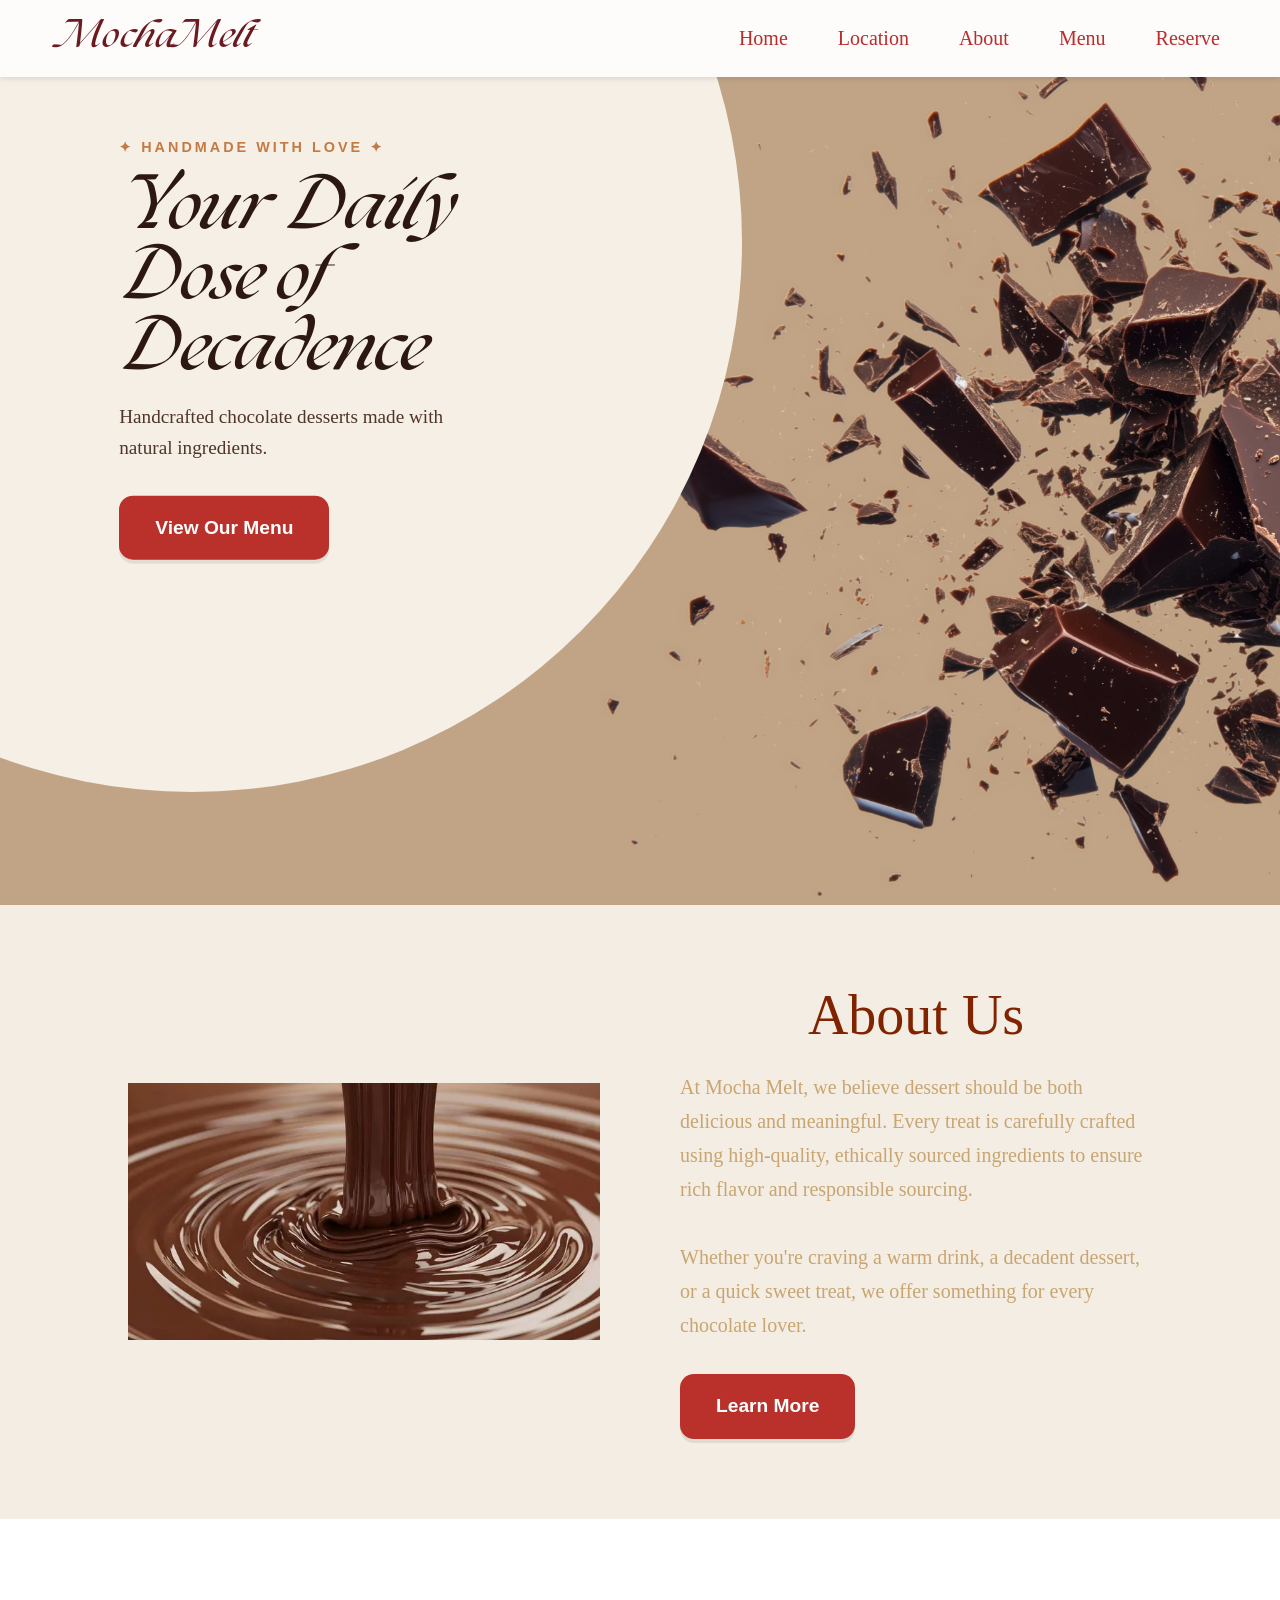
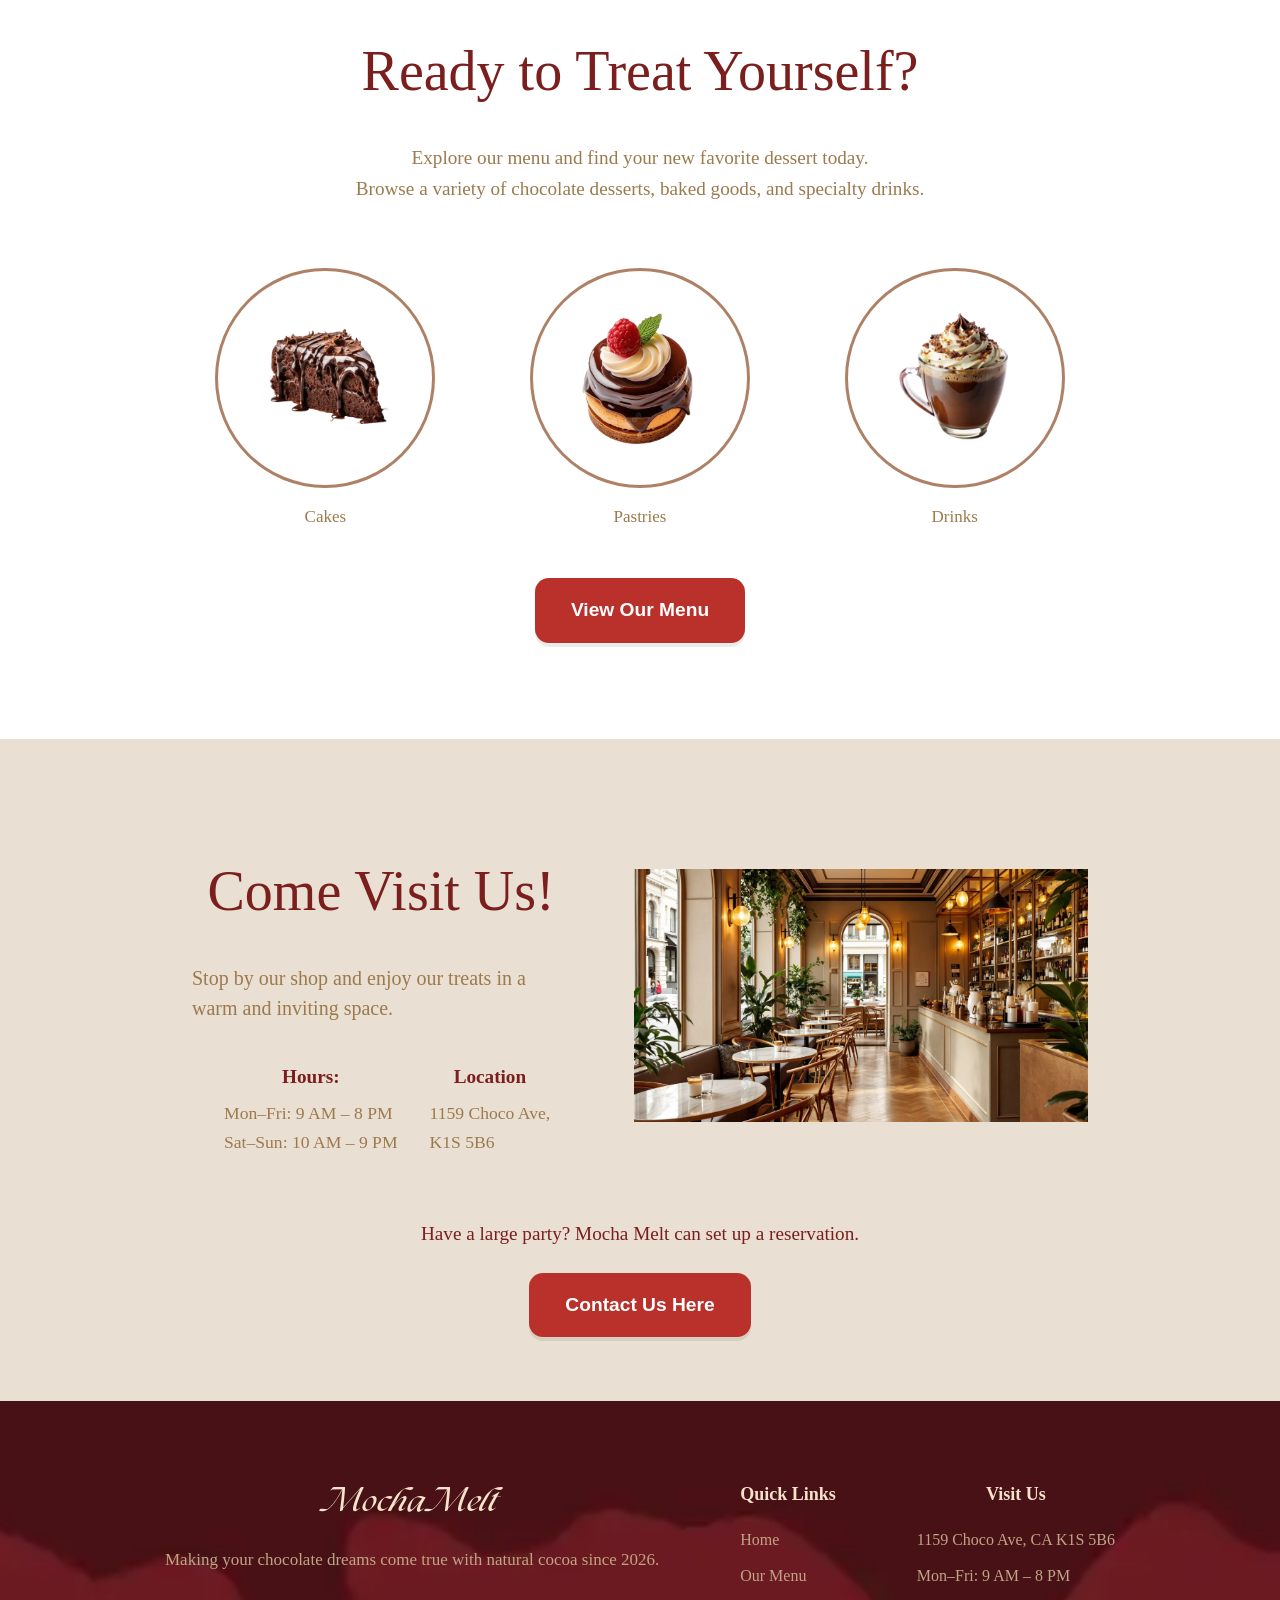
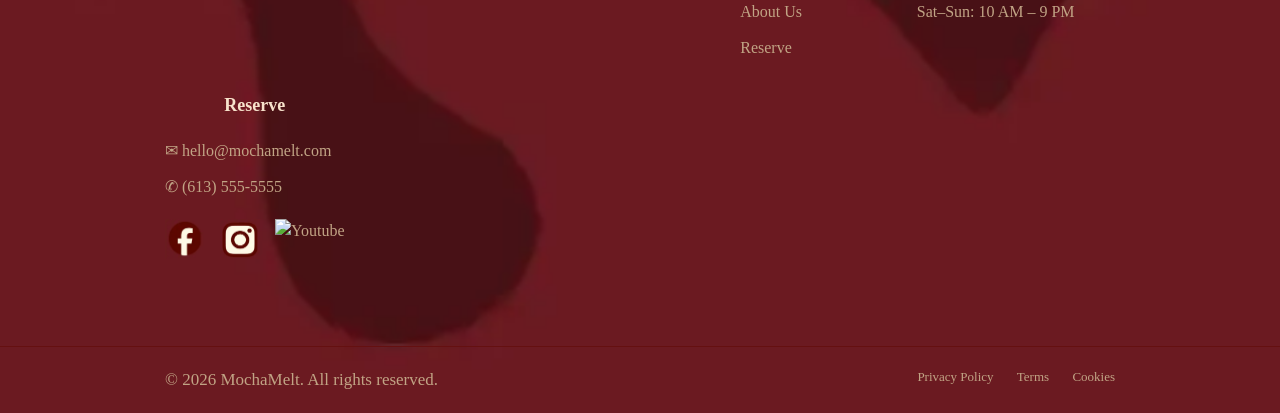
==== index.html @ 1f212d86 "loction contact" ====
<!DOCTYPE html>
<html lang="en">
<head>
  <meta charset="UTF-8">
  <meta name="viewport" content="width=device-width, initial-scale=1.0, viewport-fit=cover">
  <title>Mocha Melt | Home page</title>
  <link rel="stylesheet" href="style.css">
</head>
<body>

<!--update check-->
<!------------------NAVIGATION--------------->
<nav class="navbar">
  <a href="index.html"> 
      <h1>MochaMelt</h1></a> 
  
  <ul class="nav-menu">
      <li class="nav-item">
          <a href="index.html" >Home</a></li>

      <li class="nav-item">
          <a href="index.html#Location">Location</a></li>

      <li class="nav-item">
          <a href="about.html">About</a></li>

      <li class="nav-item">
          <a href="menu.html">Menu</a></li>

      <li class="nav-item">
          <a href="contacts.html">Reserve</a></li>
  </ul>
  <div class="hamburger">
      <span class="bar"></span>
      <span class="bar"></span>
      <span class="bar"></span>
  </div>
</nav> 

<main>
  <!-- Hero Section (home) -->
  <section id="home" class="hero">
    <div class="hero-bg"></div>
    <div class="container">
      <div class="hero-content">
        <div class="hero-badge">✦ handmade with love ✦</div>
        <h1 class="hero-title">Your Daily<br>Dose of<br>Decadence</h1>
        <p class="hero-desc">
          Handcrafted chocolate desserts made with natural ingredients.
        </p>
        <a href="menu.html" class="home-button" id="viewMenu">View Our Menu</a>
      </div>
    </div>
  </section>

  <!-- About Us section with Learn More & View Our Menu buttons -->
  <section id="about" class="about-section">
    <div class="about-wrapper">
      <div class="about-image">
        <img src="Assets/choco_pour.webp" alt="Chocolate pouring">
      </div>
      <div class="about-text">
        <h3>About Us</h3>
        <p>At Mocha Melt, we believe dessert should be both delicious and meaningful. Every treat is carefully crafted using high-quality, ethically sourced ingredients to ensure rich flavor and responsible sourcing.<br><br>Whether you're craving a warm drink, a decadent dessert, or a quick sweet treat, we offer something for every chocolate lover.</p>
        <div class="button-group">
          <a href="about.html" class="home-button" id="learnMore">Learn More</a>
        </div>
      </div>
    </div>
  </section>

  <!-- Menu Highlights (Drinks, Pastries, Cake) -->
  <section id="menu-highlight" class="menu-highlight">
    <div class="container">
      <div class="section-header">
        <h2>Ready to Treat Yourself?</h2>
        <p>Explore our menu and find your new favorite dessert today.<br>Browse a variety of chocolate desserts, baked goods, and specialty drinks.</p>
      </div>
      <div class="cards-grid">
        <!-- Drinks card -->
        <div class="home-menucard">
          <div class="homeMenuCircle">
            <img src="Assets/cake1.webp" alt="Chocolate Cakes" class="homeMenuImg">
          </div>
          <p>Cakes</p>
        </div>
        <!-- Pastries card -->
        <div class="home-menucard">
          <div class="homeMenuCircle">
            <img src="Assets/cake2.webp" alt="Chocolate Pastries" class="homeMenuImg">
          </div>
          <p>Pastries</p>
        </div>
        <!-- Cake card -->
        <div class="home-menucard">
          <div class="homeMenuCircle">
            <img src="Assets/drink2.webp" alt="Chocolate Drinks" class="homeMenuImg">
          </div>
          <p>Drinks</p>
        </div>
      </div>
      <a href="menu.html" class="home-button" id="viewMenu">View Our Menu</a>
    </div>
  </section>

  <!-- Location -->
  <section id="visit" class="visit-section">
    <div class="container visit-grid">
      <div class="visit-left">
        <h2>Come Visit Us!</h2>
        <p class="visit-desc">
          Stop by our shop and enjoy our treats in a warm and inviting space.
        </p>
  
        <div class="visit-details">
          <div class="visit-item">
            <div class="visit-icon">
              <i class="fas fa-map-marker-alt"></i>
            </div>
  
            <div class="visit-text">
              <h4>Hours:</h4>
              <p>Mon–Fri: 9 AM – 8 PM<br>Sat–Sun: 10 AM – 9 PM</p>
            </div>
  
            <div class="visit-text">
              <h4>Location</h4>
              <p>1159 Choco Ave,<br>K1S 5B6</p>
            </div>
          </div>
        </div>
      </div>
  
      <div class="visit-right">
        <img src="Assets/shop.webp" alt="Cafe interior">
      </div>
  
    </div>
  
    <div class="visit-cta">
      <p>Have a large party? Mocha Melt can set up a reservation.</p>
      <a href="contacts.html" class="home-button">Contact Us Here</a>
    </div>
  </section>

</main>

<footer class="footer">
  <div class="footer-top">

      <div class="footer-column">
          <h3>Mocha Melt</h3>
          <p>Making your chocolate dreams come true with natural cocoa since 2026.</p>
      </div>
      
      <div class="footer-column">
          <h4>Quick Links</h4>
          <ul>
              <li><a href="index.html">Home</a></li>
              <li><a href="menu.html">Our Menu</a></li>
              <li><a href="about.html">About Us</a></li>
              <li><a href="contacts.html">Reserve</a></li>
          </ul>
      </div>

      <div class="footer-column">
          <h4>Visit Us</h4>
          <ul>
              <li>1159 Choco Ave, CA K1S 5B6</li>
              <li>Mon–Fri: 9 AM – 8 PM</li>
              <li>Sat–Sun: 10 AM – 9 PM</li>
          </ul>
      </div>

      <div class="footer-column">
          <h4>Reserve</h4>
          <ul>
              <li>✉ hello@mochamelt.com</li>
              <li>✆ (613) 555-5555</li>
          </ul>

          <div class="socials">
              <a href="#"><img src="Assets/facebook.webp" alt="Facebook"></a>
              <a href="#"><img src="Assets/insta.webp" alt="Instagram"></a>
              <a href="#"><img src="Assets/youtube.webp" alt="Youtube"></a>
          </div>
      </div>
  </div>    

  <div class="footer-bottom">
      <p>© 2026 MochaMelt. All rights reserved.</p>
      <div>
          <a href="#">Privacy Policy</a>
          <a href="#">Terms</a>
          <a href="#">Cookies</a>
      </div>
  </div>
</footer>



<button id="back-to-top">↑</button>
<!--JS Link-->
<script src="file.js"></script>
<script src="file.js" defer></script>

</body>
</html>
---- style.css ----
/*------------------- FONTS ---------------------*/

@font-face{
    font-family: 'Jost';
    src: url('fonts/Jost-VariableFont_wght.ttf');

    font-family: 'The Seasons';
    src: url('fonts/Fontspring-DEMO-theseasons-it.otf');

    font-family: 'The Seasons bdit';
    src: url('fonts/Fontspring-DEMO-theseasons-bdit.otf');
}  


/*---------------------------------- UNIVERSAL ---------------------------------*/
* {
    margin: 0;
    padding: 0;
    box-sizing: border-box;
}
h2 {
    font-size: 55px;
    color: #6b1a21;
    line-height: 2;
    text-align: center;
    font-weight: 50;
    font-family: 'The Seasons';
}
p {
    font-family: 'Jost';
    font-size: 17px;
}
h3{
    font-family: 'The Seasons';
    font-size: 50px;
    text-align: center;
    color: #802301;
    font-weight: 20;
}
h4 {
    font-family: 'Jost';
    color: #802301;
    text-align: center;
}


.home-button{
    display: inline-block;
    background-color: #B9312A; /* deep red */
    color: #ffffff;            /* soft white */
    
    padding: 18px 36px;
    border-radius: 14px;
    
    font-size: 1.2rem;
    font-weight: 600;
    text-decoration: none;
    
    box-shadow: 0 4px 0 rgba(0, 0, 0, 0.08);
    
    transition: all 0.2s ease;
}
.home-button:hover {
    background-color: #9E2620;
    transform: translateY(2px);
}

/*---------------------------------- NAV ----------------------------------*/
h1 {
    color: #6b1a21;
    font-size: 35px;
    font-weight: bold;
    letter-spacing: 0.3px;
    font-family: 'The Seasons bdit';
    font-weight: 150;
    animation: slideInLeft 1s ease-out forwards;
    display: inline-block;
}

.navbar {
    display: flex;
    justify-content: space-between;
    align-items: center;
    padding: 12px 60px;    
    background-color: #fefcfa;
    box-shadow: 0 2px 5px rgb(0,0,0,0.1);
    position: sticky;
    top: 0;
    z-index: 1000;
    width: 100%;
}

.nav-menu {
    display: flex;
    align-items: center;
    gap: 30px;
}

.navbar a {
    font-size: 20px;
    font-family: 'Jost';   
    text-decoration: none;
    color: #b72d2c;
}
.navbar ul {
    display: flex;
    list-style: none;
    margin: 0;       
    padding: 0;  
    gap: 50px;
    align-items: center;
}
.navbar a:hover {
    color: #651010;
    transform: scale(1.05);
    display:inline-block;
}

/* Responsive Hamburger */
.hamburger{
    display: none;
    cursor: pointer;
}
.bar{
    display: block;
    width: 25px;
    height: 3px;
    margin: 5px auto;
    background-color: #6b1a21;
}

body {
    font-family: 'Inter', sans-serif;
    background-color: #FFFCF7;
    color: #2C1810;
    line-height: 1.5;
    scroll-behavior: smooth;
}

/* ===== HERO SECTION ===== */

.hero {
/*---Animation---*/ /*AI-Assisted: How to use keyframes*/
@keyframes slideInLeft {
    from {
        opacity: 0;
        transform: translateX(-50px);
    }
    to {
        opacity: 1;
        transform: translateX(0); 
    }
}
@keyframes slideInRight {
    from {
        opacity: 0;
        transform: translateX(50px);
    }
    to {
        opacity: 1;
        transform: translateX(0); 
    }
}
@keyframes slideInUp {
    from {
        transform: translateY(50px);
        opacity: 0;
    }
    to {
        transform: translateY(0); 
        opacity: 1;
    }
}
}
/*---------------------------------- HOME PAGE ---------------------------------*/

/* ===== HERO SECTION =====/* ===== HERO SECTION – circle centered on text ===== */
.hero {
    background: linear-gradient(107deg, #F9EFE2 0%, #FCF5EA 100%);
    padding: 4rem 0 5rem 0;
    position: relative;
    overflow: hidden;

    position: relative;
    min-height: 92vh;
    display: flex;
    align-items: flex-start;   
    padding-top: 8%;
    background: #c1a485;
}

.hero-bg {
    position: absolute;
    inset: 0;
    background-image: url("Assets/Choco_hero.webp");
    background-size: 100%; 
    background-position: 600px center; 
    background-repeat: no-repeat;
    z-index: 0;
}

.hero::before {
    content: '';
    position: absolute;
  
    width: 1100px;
    height: 1100px;
  
    background: #F5EFE6;
    border-radius: 50%;
  
    top: 20%;
    left: 15%; 
    transform: translate(-50%, -50%);
  
    z-index: 2;
}
  
.container {
    position: relative;
    z-index: 3;
}
  
.hero-content {
    margin-left: 25%;
    transform: translateY(-10%);
    max-width: 1800px;
}

.hero-desc{
    font-size: 1.35rem;
    line-height: 1.6;
}

.hero-img {
    position: absolute;
    top: 0;
    right: 0;
    width: 55%;
    height: 100%;
    z-index: 1;
    overflow: hidden;
}

.hero-img img {
    width: 100%;
    height: 100%;
    object-fit: cover;
    object-position: center right;
}

.hero-badge {
    font-size: 0.9rem;
    text-transform: uppercase;
    letter-spacing: 3px;
    color: #C47A44;
    font-weight: 600;
}

.hero-title {
    font-size: 4.2rem;   
    line-height: 1.05;
    letter-spacing: -1px;
    margin: 1rem 0 1rem 0;
    color: #2C1810;
}
.hero-desc {
    font-size: 1.2rem;
    color: #4F3527;
    margin-bottom: 2rem;
    max-width: 500px;
}
  
/*------Hero for all non-home pages--------*/
.extra-hero {
    background-color: #c1a485; 
    height: 300px;
    position: relative;
    display: flex;
    justify-content: center;
    align-items: flex-end; /*AI-Assisted: how to push the circle down */
}
.circle p {
    color: #a38b54;
    max-width: 500px;
    margin: 0 auto;
    font-style: italic;
}
.circle {
    background-color: #f2ecde; 
    width: 530px;
    height: 250px;
    border-top-left-radius: 250px;
    border-top-right-radius: 250px;
    border: 5px solid #9a7c39;
    border-bottom: none; 
    display: flex;
    flex-direction: column;
    justify-content: center;
    align-items: center;
    text-align: center;
    padding: 40px;
}



/*---------------------------------- FOOTER ---------------------------------*/
.footer {
    background-image: url("Assets/Footerbg.webp"); 
    background-size: cover;
    background-position: center;
    color: #c1a485;
    font-family: 'Jost';
}

/* TOP SECTION */
.footer-top {
    display: flex;
    flex-wrap: wrap;
    justify-content: space-between;
    padding: 80px 165px; 
    gap: 20px;
}

/* Headings */
.footer-column h3 {
    margin-bottom: 20px;
    font-size: 30px;
    color: #f7e2cb;
    font-family: 'The Seasons bdit';
}
.footer-column h4 {
    margin-bottom: 20px;
    color: #f7e2cb;
    font-size: 18px;
}

/* Text */
.footer-column p {
    line-height: 1.6;
}
.footer-column ul {
    list-style: none;
    padding: 0;
}
.footer-column li {
    margin-bottom: 12px;
}
.footer-column a {
    text-decoration: none;
    color: #c1a485;
    transition: 0.3s;
}
.footer-column a:hover {
    color: #fefcfa;
}

/* Socials */
.socials {
    display: flex;
    gap: 15px;
    margin-top: 20px;
}

.socials img {
    width: 40px;
    height: 40px;
}

/* BOTTOM SECTION */
.footer-bottom {
    border-top: 1px solid #651010;
    display: flex;
    justify-content: space-between;
    padding: 20px 165px;
    font-size: 13px;
}
.footer-bottom a {
    margin-left: 20px;
    text-decoration: none;
    color: #c1a485;
}
.footer-bottom a:hover {
    color: #f7e2cb;
}



/*---------------------------------- Back to Top button ---------------------------------*/
#back-to-top {
    position: fixed;
    bottom: 30px;
    right: 30px;
    width: 50px;
    height: 50px;
    border-radius: 50%;
    background-color: #651010;
    color: white;
    font-size: 25px;
    padding: 40px;
    border: none;
    display: flex;
    align-items: center;
    justify-content: center;
    opacity: 0;
    pointer-events: none; 
    transition: opacity 0.4s;
}

#back-to-top:hover {
    background-color: #b72d2c;
}

#back-to-top.active {
    opacity: 1;
    pointer-events: auto;
}



/*------About for Homepage------*/
.about-section {
    padding: 5rem 0;
    background: #F3EDE4; /* soft beige */
}

.about-wrapper {
    display: flex;
    align-items: center;
    justify-content: space-between;
    gap: 5rem;
    flex-wrap: wrap;
    margin-left: 10%;
    margin-right: 10%;
}
  
.about-image {
    flex: 1;
    max-width: 520px;
}
  
.about-image img {
    width: 100%;
    height: auto;
    display: block;
}
  
.about-text {
    flex: 1;
    max-width: 520px;
}
  
.about-text h3 {
    font-size: 3.5rem;
    line-height: 1.1;
    margin-bottom: 1.5rem;
    font-family: "The Seasons";
}
  
.about-text p {
    font-size: 1.25rem;
    line-height: 1.7;
    margin-bottom: 2rem;
    color: rgb(201, 165, 113);
    font-family: "Jost";
}
  
.button-group {
    display: flex;
    gap: 1.2rem;
    flex-wrap: wrap;
}


/*---------------------------------- Menu Homepage ---------------------------------*/
.menu-highlight {
    padding: 6rem 0;
    background: #ffffff;
    text-align: center;
}

.section-header h2 {
    font-size: 3.5rem;
    color: #7A1E1E;
    font-family: 'Playfair Display', serif;
    margin-bottom: 1rem;
}

.section-header p {
    font-size: 1.2rem;
    color: #9C7A4D;
    line-height: 1.6;
    max-width: 700px;
    margin: 0 auto 4rem;
}

.cards-grid {
    display: flex;
    justify-content: center;
    gap:3rem;
    margin-left: 15%;
    margin-right: 15%;
    flex-wrap: wrap;
    margin-bottom: 3rem;
}

.home-menucard {
    text-align: center;
}

.cards-grid div {
    display: flex;
    flex-direction: column;
    align-items: center; 
    text-align: center;
    max-width: 280px; 
    margin: 0 auto; 
    padding-left: 0;
}

.homeMenuCircle {
    width: 220px;
    height: 220px;
    background: #ffffff; 
    border-radius: 50%;
    border: #a16d4fdb, solid, 3px;
  
    display: flex;
    align-items: center;
    justify-content: center;
  
    margin-bottom: 1.5rem;
}

.homeMenuCircle img {
    width: 140px;
    height: auto;
    object-fit: contain;
}

.home-menucard:hover{
    transform: scale(1.05);
    transition: transform 0.3s ease;        
}

.home-menucard h3 {
    font-size: 1.3rem;
    color: #9C7A4D;
    font-weight: 500;
}
.home-menucard p {
    margin-top: 1rem;
    color: #9C7A4D;
}

/*----------------- Home Contact Section ------------------*/
.visit-section {
    background: #E9DFD2;
    padding: 6rem 0 4rem;
}

.visit-grid {
    display: grid;
    margin-left: 15%;
    margin-right: 15%;
    grid-template-columns: 1fr 1.2fr;
    align-items: center;
    gap: 4rem;
}

.visit-left h2 {
    font-size: 3.5rem;
    color: #7A1E1E;
    font-family: 'Playfair Display', serif;
    margin-bottom: 1rem;
}
  
.visit-desc {
    font-size: 1.25rem;
    color: #9C7A4D;
    margin-bottom: 2.5rem;
}
  
.visit-item {
    display: flex;
    align-items: flex-start;
    gap: 2rem;
}
  
.visit-icon {
    font-size: 3rem;
    color: #C7342E;
}
  
.visit-text h4 {
    font-size: 1.2rem;
    color: #7A1E1E;
    margin-bottom: 0.5rem;
}
  
.visit-text p {
    font-size: 1.1rem;
    color: #9C7A4D;
    line-height: 1.6;
}
  
.visit-right img {
    width: 100%;
    display: block;
}
  
.visit-cta {
    text-align: center;
    margin-top: 4rem;
}
  
.visit-cta p {
    font-size: 1.2rem;
    color: #7A1E1E;
    margin-bottom: 1.5rem;
}
  
.visit-cta .btn {
    padding: 18px 40px;
    font-size: 1.2rem;
    border-radius: 12px;
}


/*------------------------Story Section -------------------------*/

.Story-section{
    display: flex;
    flex-direction: row; 
    background-color: #f2ecde;
    margin: 0 auto;
    padding: 70px 10% 80px 10%;  
    align-items: flex-start;  
    justify-content: center;
    gap: 80px;  
}
/* LEFT SIDE: TEXT */
.OurStory {
    display: flex;
    flex-direction: column;
    align-items: flex-start;
    max-width: 500px;
    animation: slideInLeft 1s ease-out forwards;
    display: inline-block;     
 
}
.Story-section h3 {
    color: #6b1a21;
    letter-spacing: 3px;
    text-align: left;
    margin-top:0;
}
.Story-section p {
    display:flex;
    margin-top: 25px;
    color:#98562a;
    text-align: justify;
    max-width: 700px;
}
.story-image-container{
    display:flex;                    
    padding-left:3px;                       
}
.story-image-container img {
    width: 100%;                                                      
    max-width: 350px;          
    height: auto;
    border-radius: 15px;
    border: 4px solid #673700;
    border-radius: 10px;
    box-shadow: 15px 15px 0px  #6d3d013a;
    animation: slideInRight 1s ease-out forwards;
    display: inline-block;                                                                                               
}



/********************* First Accordion - Section: Making Treats *****************/
.Treats-header{
    margin-Top: 80px;
}
.Treats-header h3 {
    text-align: center;
    letter-spacing: 3px;
    margin-bottom: 10px;
}
.Treats-header p {
    color:#9b6a49;
    margin: 0 auto 5px auto;
    max-width: 1100px;
    text-align: center;
    margin-bottom: 80px;
}
.accordion-container {
    display: flex;
    padding-top: 50px;
    align-items: center; 
    justify-content: center;
    gap: 50px;                                                                                     
    max-width: 1100px;  
    margin: 0px auto;                                                                             
    padding: 40px 20px;
}
/* THE IMAGE SIDE */
.accordion-image-side {
   flex: 1;
   display: flex;
   justify-content: flex-end;              
   border-radius: 13px;
   overflow: hidden;
   padding-right:1px;
}
.accordion-image-side img {
    margin-top: 0; 
    max-width: 400px;
    max-height: 550px;        
    width: 100%;
    height: auto;
    border: 2px solid #a45801;
    border-radius: 10px;
}
.accordion-image-side:hover{
    transform: scale(1.02);
    transition: transform 0.7s ease;  
}
/* THE ACCORDION LIST SIDE */
.Treats-accordion {
    flex: 1;
    padding: 3px;
    margin: 3px;
    text-align:left;
}
.accordion-image-side img {
    transition: opacity 0.3s ease-in-out;
}

/*-------------- INDIVIDUAL ITEMS labels of the accordion -------------*/
.Treats-accordion li {
    list-style: none;
    margin-bottom: 17px;
    padding: 7px;
    border: 2px solid #9632004d;
    border-radius: 7px;
    background-color: #f2ecde;
    box-shadow: 4px 4px 10px rgba(172, 119, 101, 0.358);
}

/* Accordion Header: Styles the clickable title area (Jost font, dark red color) */
.Treats-accordion label{
    display:flex;
    align-items: center;
    padding: 10px 20px;
    cursor: pointer;
    font-size:medium;
    font-weight: bold;
    color: #651010;
    font-family: "Jost";
} 
.Treats-accordion li:hover {
    transform: scale(0.99);
    transition: transform 0.3s ease;  
        
}
/* Icon: Adds the '+' sign before the label text, what it looks before being cliked/checked */
label::before{
    content: url('Assets/Plus-sign.png');
    margin-right: 10px;
}
/* Functional: Hides the actual radio button circles so they don't clutter the design */
input[type="radio"]{
    display: none;
}
/* Hidden Content: The 'box' that holds the description. Starts at 0 height to stay hidden. */
.Treats-accordion .content{
    color: #98562a;
    padding: 0px 15px;      
    line-height: 24px;
    max-height: 0;
    overflow: hidden;
    background-color: #fffde8a7;       
    border-radius: 7px;
    transition:max-height 0.7s ease;
}
/* Opening Logic: When a radio button is clicked, expand the content box below it */
.Treats-accordion input[type='radio']:checked + label + .content{
   max-height: 450px;
    padding: 10px 15px 25px 15px;
    border: 2px solid #87401c82;
    border-radius: 10px;
}
/* Icon Change: Swaps the '+' for '---' when the section is active/open */
.Treats-accordion input[type='radio']:checked + label::before{
    content: url('Assets/minus-sign.png');
    color: #080300;        
}

/* Word Color Change: Changes the label text color when the radio is checked */
.Treats-accordion input[type='radio']:checked + label {
    color: #ffffff;
    transform: scale(1.05);
}

/* This targets the container when the radio inside it is checked */
.Treats-accordion li:has(input[type='radio']:checked) {
    background-color:#C1A485;
    transition: background-color 0.3s ease; 
}

/* Inner Text: Styles the paragraph inside the opened content area */
.Treats-accordion .content p {
    margin: 15px 10px 1px 13px ;  
    font-weight: smaller;  
}



/*********************** Values section Attributes  ********************/

/*Values parent fex container:*/ 
.OurValues {
    background-color: #f2ecde;
    display: flex;
    flex-direction: column;
    align-items: center; 
    gap: 40px;
    padding: 80px 50px;
}
.Values-header h3 {
    letter-spacing: 3px;
}

.Values-header p {
    font-size: 17px;
    color:#9b6a49;
    text-align: center;
    max-width: 970px;
    margin-bottom: 15px;
}
/* The Actual Grid: Handles the 4 columns */
.Values-grid {
    display: grid;
    grid-template-columns:repeat(4, 1fr);
    gap: 30px;
    width: 100%;
    max-width: 1200px;
}
.Values-grid h4 {
    margin-top: 21px;
    font-size: 17px;
    color: #9d3e0a;
}
.Values-grid p {
    margin-top: 12px;
    max-width: 800px;  
    font-size: 15px;
    color: #a8836b;
    line-height: 22px;
}
/*Individual Items: Center the icon and text inside each box */
.Values-grid div {
    display: flex;
    flex-direction: column;
    align-items: center; 
    text-align: center;
    max-width: 280px; 
    margin: 0 auto; 
    padding-left: 0;
}
.Val-Icons {
    width: 180px;
    height: auto;
    margin-bottom: 15px;
    border-radius: 50%;
    padding: 30px;
    background-color: #fefcfa;
    border: #a16d4fdb 3.37px solid;
    object-fit: cover;
}
.Quality-section:hover,
.Ethical-section:hover,
.Transperency-Section:hover,
.Customer-Section:hover {
    transform: scale(1.05);
    transition: transform 0.3s ease;        
}



/********** Second Accordion- Section: FAQ  **********/

.Asked-Questions {
    display: flex;
    flex-direction: column; 
    align-items: center; 
    justify-content: center; 
    width: 100%;
    padding: 70px 20px 70px 20px;
    background-color: #fefcfa;
}
/*--------- INDIVIDUAL ITEMS labels of the accordion ----------*/
.Frequent-QNA {
    width: 90%;               
    max-width: 800px;         
    margin: 0 auto;           
    padding: 0;
    list-style: none;
    text-align: left;          
}
.questions-header h3 {
    margin-top: 20px;
    letter-spacing: 4px;
    padding-bottom: 15px;
    text-align: center;
}
.questions-header p {
    font-size: 17px;
    color:#a07b62;
    text-align: center;
    max-width: 800px;
    margin: 0 auto 15px auto; 
    padding: 0 20px 53px 20px;
}

.Frequent-QNA li {
    width: 100%;
     border: 2px solid #b67d3c6b;
    border-radius: 10px;
    margin-bottom: 20px;
    padding: 10px;
    border-radius: 7px;
    background-color: #f2ecde;
    border-radius: 7px;
    
}

.Frequent-QNA li label {
    display: flex;
    align-items: center;
    padding: 20px 20px;
    cursor: pointer;
    font-size: 18px;
    font-weight: bold;
    color: #651010;
    font-family: "Jost";
    width: 100%;
}
.Frequent-QNA li:hover {
    transform: scale(0.99);
    transition: transform 0.3s ease;
    box-shadow: 0px 2px 10px rgba(0,0,0,0.25);        
}
/* Icon: Adds the '+' sign before the label text */
label::before{ content:
     url('Assets/Plus-sign.png');
    margin-right: 10px;
}
input[type="radio"]{
    display: none;
}
/* Hidden content*/
.Frequent-QNA .content{
color: #98562a;
    padding: 0 15px;      
    line-height: 24px;
    max-height: 0;
    overflow: hidden;
    background-color: #fffde8a7;       
    border-radius: 7px;
    transition:max-height 0.7s ease;
}
/* Opening Logic*/
.Frequent-QNA input[type='radio']:checked + label + .content {
    max-height: 450px;
    padding: 10px 15px 25px 15px;
    border: 2px solid #87401c82;
    border-radius: 10px;
}
/* sSwaps the '+' for '---' when the section is active/open */
.Frequent-QNA input[type='radio']:checked + label::before{
    content: url('Assets/minus-sign.png');
    color: #c84d00;        
}

.Frequent-QNA input[type='radio']:checked + label {
    color: #ffffff;
}
.Frequent-QNA li:has(input[type='radio']:checked) {
   background-color:#C1A485;
    transition: background-color 0.3s ease;
}
.Frequent-QNA .content p {
    margin: 20px 10px 1px 13px ; 
    font-weight: normal;                                                                     
}







/*---------------------------------- MENU PAGE ---------------------------------*/
/*text*/
.Menu-text{
    animation: slideInUp 1s ease-out forwards;
}
.Menu-text p {
    font-size: 20px;
    text-align: center;
    color: #651010;
}

.Menu-text a{
    color: #b72d2c;
    text-decoration: none;
    font-weight: 500;
    padding: 10px;
    transition: transform 0.2s ease;
    display: inline-block; /*AI-Assisted: Solved why animation was not working by adding this line*/

}
.Menu-text a:hover{
    color: #651010;
}

.JS-Menu-controls {
    display: flex;
    justify-content: center; 
    align-items: flex-end; /*AI-Assisted: Resolved height issue by using flex-end instead of center*/
    gap: 30px;
    margin: 10px;
}


/* Search Bar */
.menu-search input {
    padding: 5px 15px;
    font-size: 16px;
    border-radius: 30px;
    border: 2px solid #cda258;
    outline: none;
    width: 250px;
    font-family: 'Jost';
    color: #651010;
    background-color: #fefcfa;
}
.menu-search input::placeholder{
    color:#c1a485
}


/* FILTER BUTTONS */
.filter-buttons {
    display: flex;
    flex-wrap: wrap; 
    gap: 20px;
    margin-bottom: 0;
}

.filter-btn {
    padding: 5px 15px;
    background-color: #c1a485;
    color: white;
    border: none;
    border-radius: 7px;
    cursor: pointer;
    font-family: 'Jost';
    font-size: 14px;
    transition: 0.2s;
    font-weight: 400;
    max-width: 70px;
}

.filter-btn:hover {
    background-color: #c1a485;
    transform: scale(1.1);
}

.filter-btn.active {
    background-color: #8c6d4c;
}




/*------CARDS----------*/
#menu {
    padding: 100px 20px;
    background-color: #f2ecde;
}
.apology {
    color:#a38b54 ;
}
.menu-gallery {
    display: grid;
    grid-template-columns: repeat(3, 300px);
    gap: 30px;
    justify-content: center;
    margin-top: 30px;
}

.menu-card {
    background: #fefcfa;
    border-radius: 10px;
    padding: 25px;
    text-align: left;
    box-shadow: 0px 5px 25px rgba(0,0,0,0.25);

    display: flex;
    flex-direction: column;
    height: 100%;
    margin: 0 auto;
}
.menu-card:hover{
    box-shadow: 0px 15px 25px rgba(144, 80, 67, 0.25);
}
.menu-card img {
    width: 100%;
    height: 270px;
    object-fit: cover;
    background-color: #651010;
    border-radius: 10px;
    margin-bottom: 16px;
}

/* -------- INFO -------- */
.content {
    flex-grow: 1;
    display: flex;
    flex-direction: column;
    justify-content: space-between;
}
.menu-header {
    display: flex;
    justify-content: space-between;
    align-items: center;
    min-height: 40px;
}

.menu-header h4 {
    font-size: 22px;
    font-weight: 600;
    color: #651010;
    text-align: left;
}

.price {
    color: #651010;
    font-size: 16px;
    font-family: 'Jost';
}

/* TEXT ROWS */
.calories {
    color: #651010;
    font-size: 16px;
    font-weight: 600;
    min-height: 20px;
    padding: 5px 0;
}

.desc {
    color: #98562a;
    font-size: 15px;
    min-height: 60px;
    padding: 5px 0;
}

/* AI-Assisted: remove uneven spacing */
.menu-header,
.calories,
.desc {
    margin-bottom: 5px;
}

/* -------- BUTTON -------- */
.button {
    margin-top: auto;
    width: 100%;
    padding: 10px;
    border: solid 2px #cda258;
    border-radius: 30px;
    color: #b72d2c;
    background-color: #fdfbf4;

    font-family: 'Jost';
    font-size: 16px;
    font-weight: 500;

    cursor: pointer;
    transition: 0.3s;
    display: flex;
    justify-content: center;
    align-items: center;
}

.button:hover {
    background-color: #fdfbf4;
    transform: scale(0.9);
    border: solid 2px #98562a;
}
















/*---------------------------------- CONTACT PAGE ---------------------------------*/

.contact-wrapper {
    background-color: #f2ecde;
    display: flex;
    justify-content: center;
    padding: 120px 0 80px;
}

.form-card {
    background: #fefcfa;
    width: 550px;
    padding: 40px;
    border-radius: 6px;
    box-shadow: 0 6px 14px rgba(0,0,0,0.15);
    animation: slideInUp 1s ease-out forwards;
}


/*text*/
.form-card h3 {
    margin-bottom: 8px;
    text-align: left;
}
.form-card p {
    margin-bottom: 20px;
    color: #a38b54;
}


/*labels*/
label {
    display: block;
    font-size: 14px;  
    font-family: 'Jost';
    color: #7b2b2b; 
    margin: 15px 0 5px; 
    font-weight: 600;
}

/* Ai-Assisted: Blocks  + signs that were appearing*/
.contact-page label::before {
    content: none !important;
}

input, textarea {
    width: 100%;
    padding: 12px;
    border: 1px solid #cda258;
    background: #ffffff; 
    outline: none;
    font-family: 'Jost';
    border-radius: 4px;
}

input:focus, textarea:focus {
    border-color: #7b2b2b;
    box-shadow: 0 0 5px rgba(123, 43, 43, 0.1);
}


button {
    margin-top: 30px;
    padding: 12px;
    border: none;
    background: #7b2b2b;
    color: white;
    font-family: 'Jost';
    font-size: 14px;
    font-weight: bold;
    border-radius: 4px;
    cursor: pointer;
    width: 130px;
    display: block;
    margin-left: auto;
    margin-right: auto;
    margin-top: 30px;    
    transition: ease-in 0.1s;
}

button:hover {
    background: #5c1f1f;
    transform: scale(0.9);
}

.thank-you-message {
    margin-top: 20px;
}

#thankYouMessage{
    font-size: 16px;
    font-family: 'Jost';
    color: #6b1a21;
    text-align: center;
}



/*---------------------------------- RESPONSIVENESS ---------------------------------*/

/*---------------------------------- PHONE ---------------------------------*/
@media (max-width: 768px) {

    /* -------- NAV -------- */
    .hamburger{
        display:block;
    }

    .navbar {
        padding: 12px 20px;
    }

    .navbar ul{
        gap: 15px;
    }

    .nav-menu{
        position: fixed;
        left: -100%;
        top: 60px;
        flex-direction: column;
        width: 100%;
        text-align: center;
        transition: 0.3s;
        background-color: #fefcfa; 
    }

    .nav-item{
        margin: 16px 0;
    }

    .nav-menu.active{
        left: 0;
    }

    /* ------------------ Hero ------------------ */
    .hero-grid {
        grid-template-columns: 1fr;
        gap: 2rem;
    }
    .hero::before {
        left: 50%;
        transform: translate(-50%, -50%);
        width: 85vw;
        top: 45%;
    }
    .hero-title {
        font-size: 2.5rem;
    }
    .hero-img {
        position: relative;
        width: 100%;
        height: 300px;
    }

    .hero-img img {
        object-position: center;
    }

    /* ------------ Home ------------ */
    .about-wrapper {
        flex-direction: column;
    }
    
    .about-text {
        max-width: 100%;
    }
    
    .about-text h2 {
        font-size: 2.3rem;
    }
    
    .about-text p {
        font-size: 1.1rem;
    }
    
    .button-group {
        justify-content: center;
    }
    
    .visit-grid {
        grid-template-columns: 1fr;  
        gap: 2rem;
    }

    .visit-left {
        text-align: center;
    }
    
    .visit-item {
        flex-direction: column;
        align-items: center;
        gap: 1.5rem;
    }
    
    .visit-text {
        text-align: center;
    }
    
      .visit-right img {
        margin-top: 1rem;
    }
    
    .visit-left h2 {
        font-size: 2.3rem;
    }
    
    .visit-desc {
        font-size: 1.1rem;
    }
    /* ------------ About Page ------------ */
    .accordion-container {
        flex-direction: column;
        align-items: center;
        gap: 20px;
        padding: 0 20px;
    }

    .accordion-image-side {
        width: 100%;
        max-width: 400px;
        order: 1;
    }

    .Treats-accordion {
        width: 100%;
        order: 2;
    }

    .Values-grid {
        grid-template-columns: 1fr;
        gap: 40px;
    }

    .Story-section {
        flex-direction: column;
        align-items: center;
        text-align: center;
        padding: 40px 20px;
        gap: 30px;
    }

    .story-image-container img {
        width: 100%;
        max-width: 350px;
    }

    @keyframes appear {
        from { 
            opacity: 0;
            transform: translateY(30px) scale(0.8); /* Starts lower and smaller */
        }
        to {
            opacity: 1;
            transform: translateY(0) scale(1); /* Ends at natural position and size */
        }
    }

    /* ------------ Menu Page ------------ */
    .JS-Menu-controls {
        flex-direction: column;
        align-items: center;
        gap: 15px;
    }

    .menu-search input {
        width: 100%;
        max-width: 300px;
    }

    .menu-gallery {
        grid-template-columns: 1fr;
        gap: 20px;
    }
    .filter-buttons {
        display: flex;
        flex-wrap: wrap;
        justify-content: center;
        gap: 10px;
        max-width: 320px;
        margin: 0 auto;
    }
    /*AI-Assisted: Gave responsive spacing to buttons*/
    .filter-btn {
        flex: 1 1 auto; 
        min-width: 80px;
        text-align: center;
    }

    .menu-card img {
        width: 100%;
        aspect-ratio: 1; /*AI-Assisted: Helped maintian image sizing*/
    }

    .menu-gallery {
        grid-template-columns: 1fr;
        gap: 20px;
        max-width: 300px;
        margin: 0 auto; 
    }

    /* ------------ Contact/Reserve Page ------------ */
    .contact-wrapper {
        padding: 60px 20px;
    }

    .form-card {
        width: 100%;
        padding: 25px 20px;
    }

    button {
        width: 100%;
    }

    /* ------ Footer ----- */
    .footer-top {
        flex-direction: column;
        padding: 40px 20px;
        text-align: center;
    }

    .footer-bottom {
        flex-direction: column;
        padding: 20px;
        gap: 10px;
        text-align: center;
    }

    .socials {
    flex-direction: column;
    text-align: center;
    }

    #back-to-top {
        width: 45px;
        height: 45px;
        padding: 0;
        font-size: 20px;
    }
}

/*---------------------------------- TABLET ---------------------------------*/
@media (min-width: 768px) and (max-width: 1024px) {

    /* -------- NAV -------- */
    .navbar {
        padding: 15px 40px;
    }

    /* -------- Other heroes -------- */
    .extra-hero {
        height: 250px;
    }

    .circle {
        width: 400px;
        height: 220px;
    }

    /* ------------ About Page ------------ */
    .accordion-container {
        flex-direction: column;
        align-items: center;
    }

    .Values-grid {
        grid-template-columns: repeat(2, 1fr);
    }
    .Treats-header p {
        max-width: 700px;
        width: 100%;
        margin: 0 auto;
        padding: 0 20px;
    }
    /* ------------ Menu Page ------------ */
    .menu-gallery {
        grid-template-columns: repeat(2, 300px); /* 2 cards */
        justify-content: center;
    }

    /* ------------ Reserve Page ------------ */
    .form-card {
        width: 90%;
        max-width: 500px;
    }

    /* -------- FOOTER -------- */
    .footer-top {
        display: grid;
        grid-template-columns: repeat(2, 1fr);
        padding: 60px;
    }

    .footer-bottom {
        padding: 20px 60px;
    }
    
}
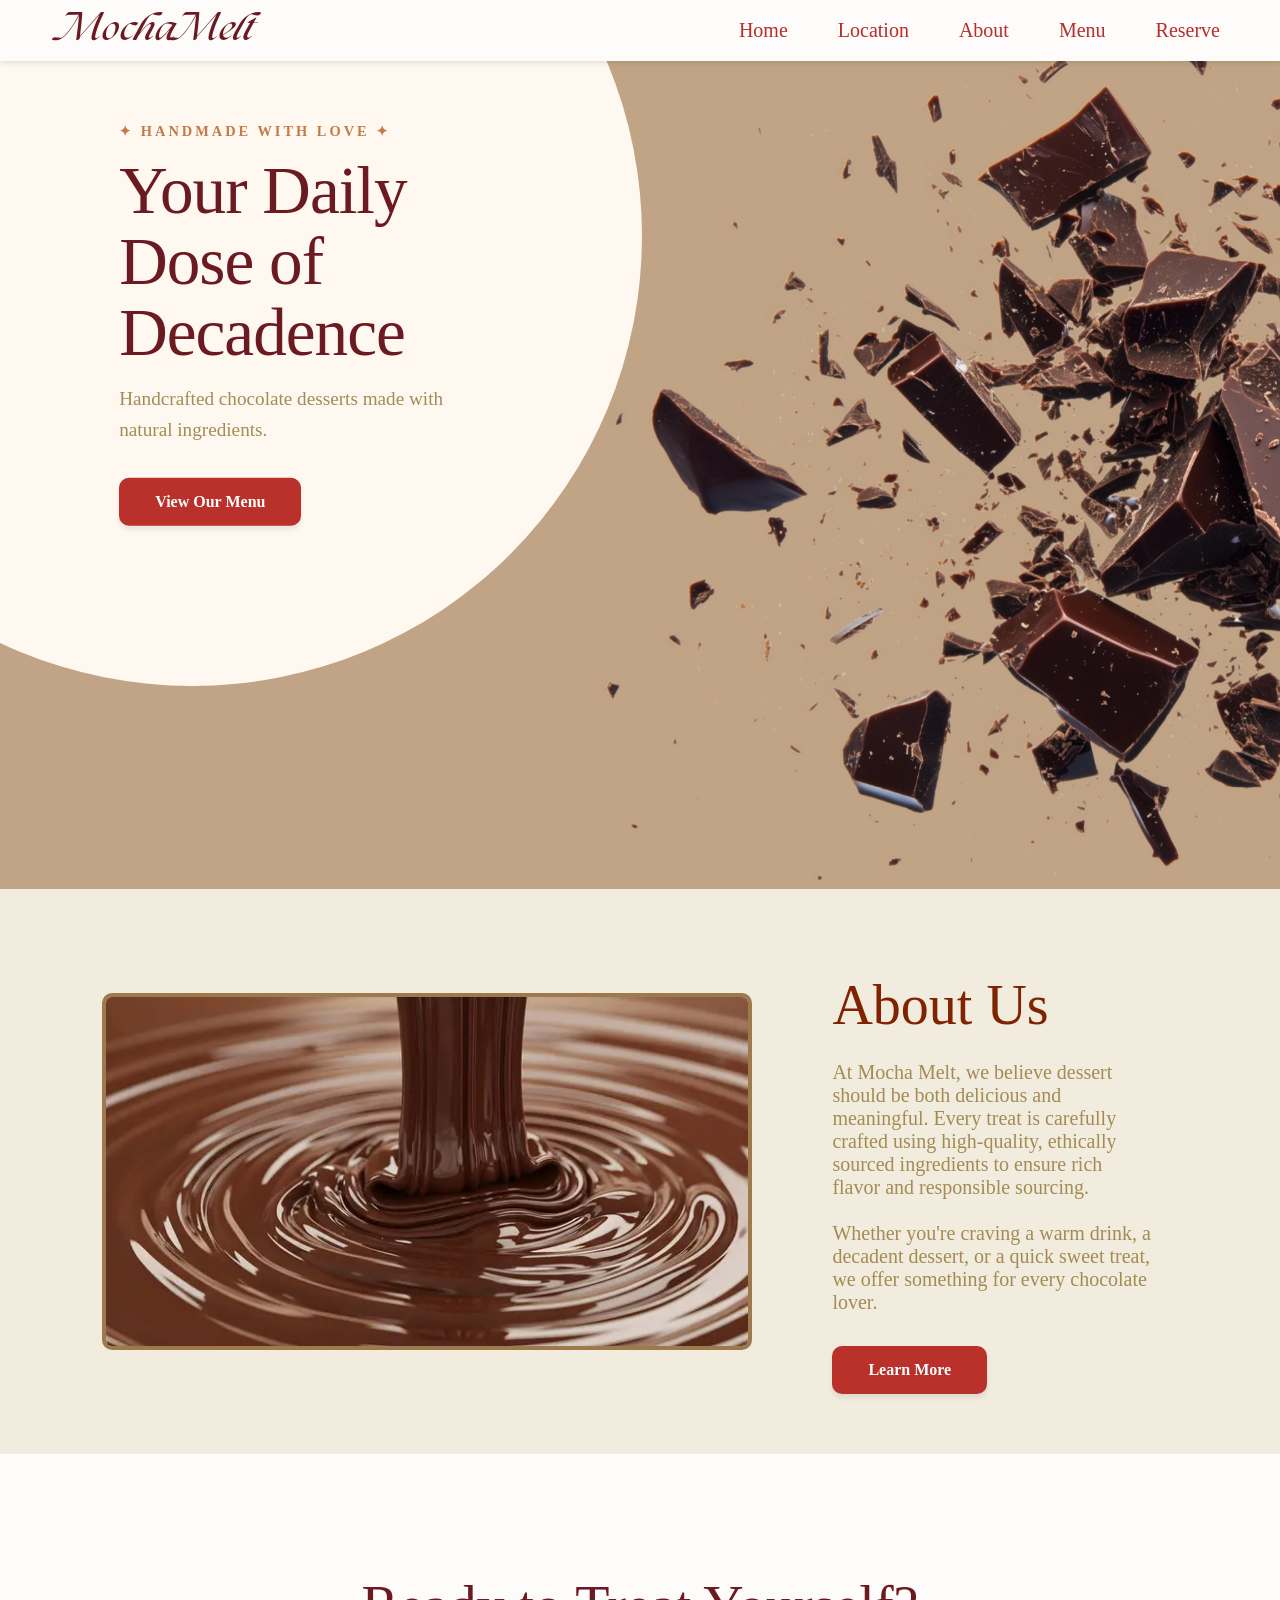
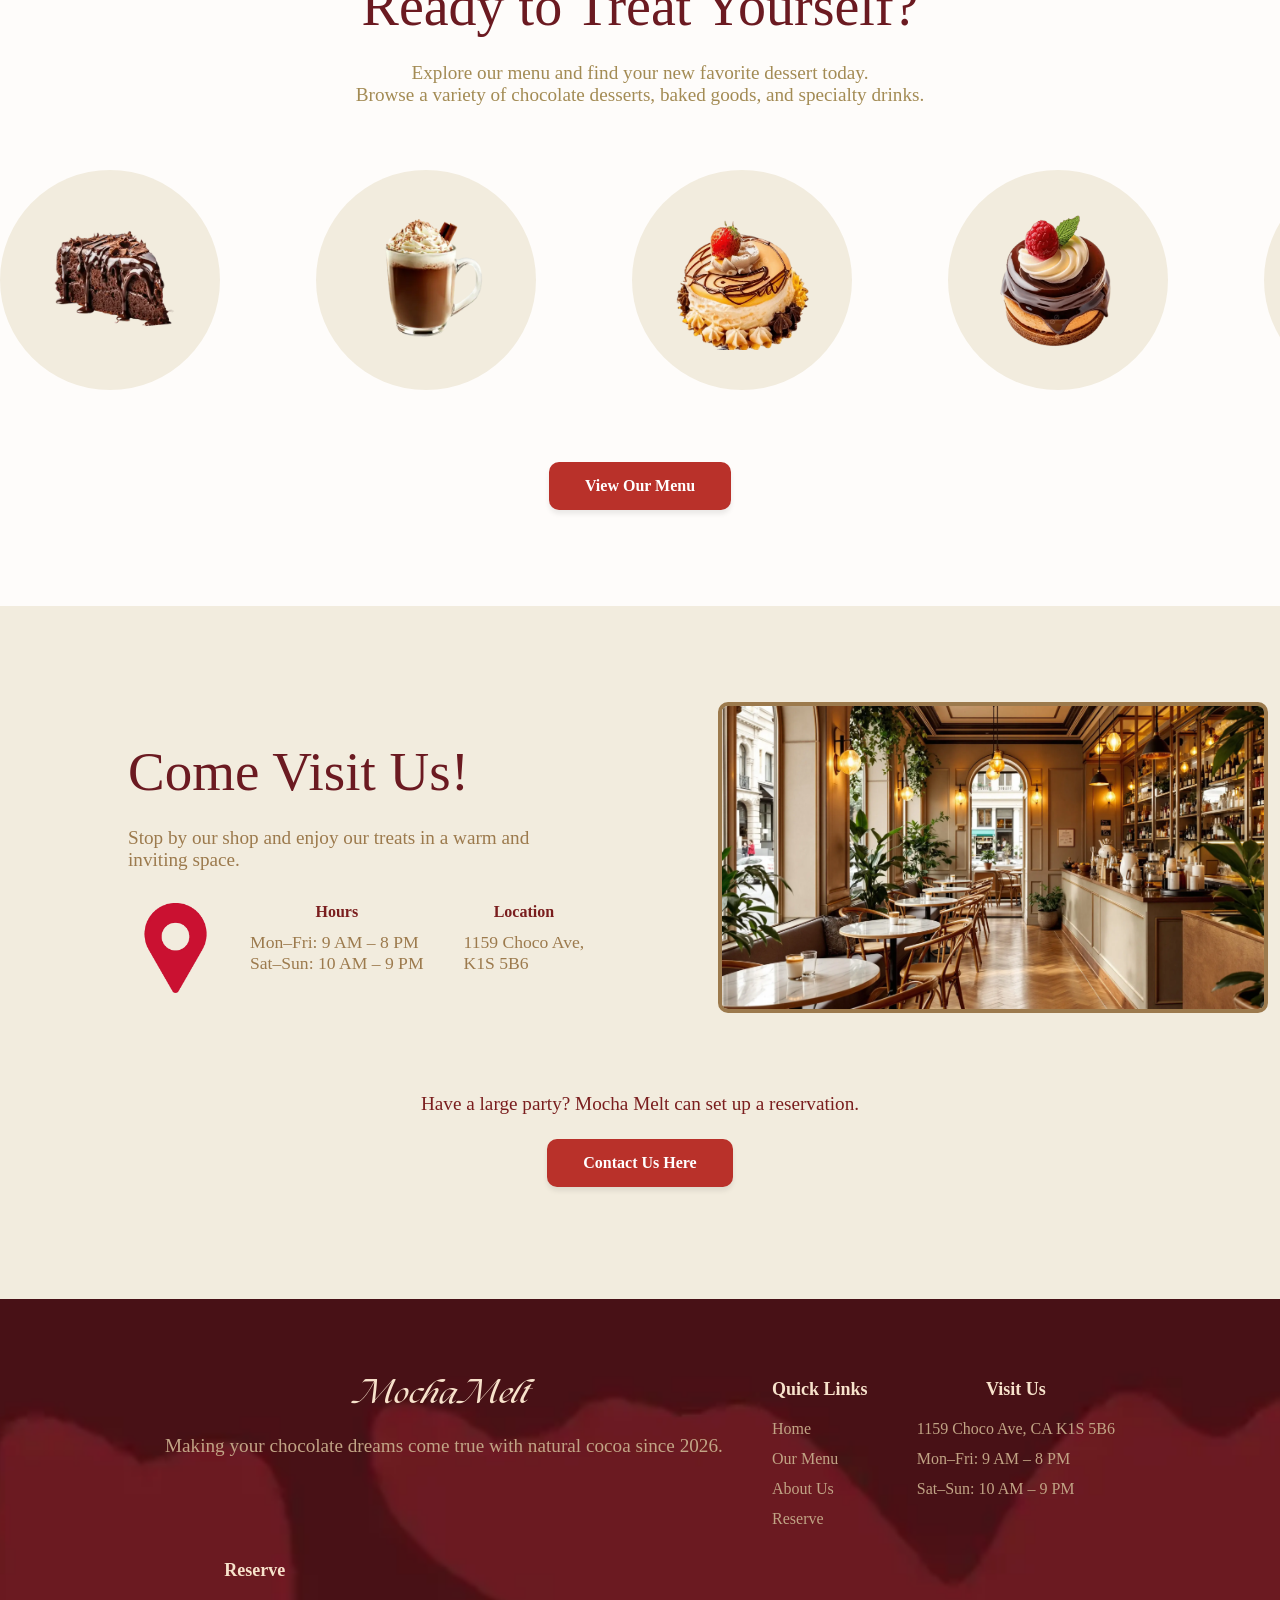
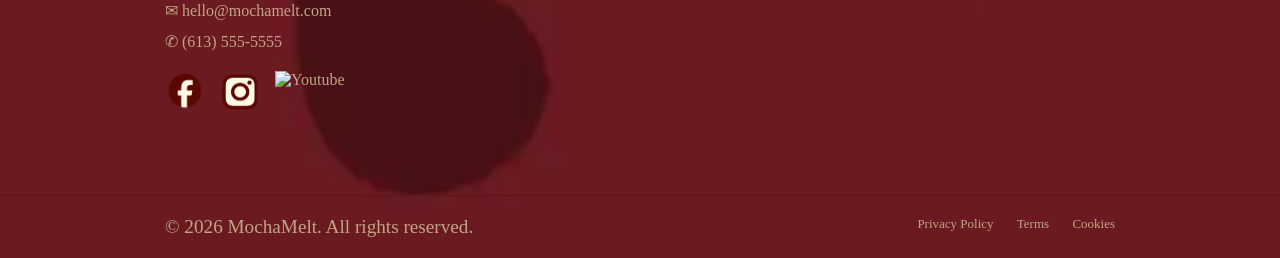
==== commit c281cb5b: "Home carousel + overall review and polish" ====
--- a/index.html
+++ b/index.html
@@ -44,7 +44,7 @@
     <div class="container">
       <div class="hero-content">
         <div class="hero-badge">✦ handmade with love ✦</div>
-        <h1 class="hero-title">Your Daily<br>Dose of<br>Decadence</h1>
+        <h2 class="hero-title">Your Daily<br>Dose of<br>Decadence</h2>
         <p class="hero-desc">
           Handcrafted chocolate desserts made with natural ingredients.
         </p>
@@ -57,7 +57,7 @@
   <section id="about" class="about-section">
     <div class="about-wrapper">
       <div class="about-image">
-        <img src="Assets/choco_pour.webp" alt="Chocolate pouring">
+        <img src="Assets/choco_pour.webp" alt="Chocolate pouring" loading="lazy">
       </div>
       <div class="about-text">
         <h3>About Us</h3>
@@ -69,79 +69,140 @@
     </div>
   </section>
 
-  <!-- Menu Highlights (Drinks, Pastries, Cake) -->
+  <!-- Menu Highlights -->
   <section id="menu-highlight" class="menu-highlight">
     <div class="container">
       <div class="section-header">
         <h2>Ready to Treat Yourself?</h2>
         <p>Explore our menu and find your new favorite dessert today.<br>Browse a variety of chocolate desserts, baked goods, and specialty drinks.</p>
       </div>
-      <div class="cards-grid">
-        <!-- Drinks card -->
-        <div class="home-menucard">
-          <div class="homeMenuCircle">
-            <img src="Assets/cake1.webp" alt="Chocolate Cakes" class="homeMenuImg">
-          </div>
-          <p>Cakes</p>
-        </div>
-        <!-- Pastries card -->
-        <div class="home-menucard">
-          <div class="homeMenuCircle">
-            <img src="Assets/cake2.webp" alt="Chocolate Pastries" class="homeMenuImg">
-          </div>
-          <p>Pastries</p>
-        </div>
-        <!-- Cake card -->
-        <div class="home-menucard">
-          <div class="homeMenuCircle">
-            <img src="Assets/drink2.webp" alt="Chocolate Drinks" class="homeMenuImg">
-          </div>
-          <p>Drinks</p>
-        </div>
-      </div>
-      <a href="menu.html" class="home-button" id="viewMenu">View Our Menu</a>
-    </div>
+
+   <!-- Carousel-->
+    <div class="cards-wrapper">
+      <div class="cards-track">
+
+        <div class="home-menucard">
+          <div class="homeMenuCircle">
+            <img src="Assets/cake1.webp" alt="Chocolate Cakes"loading="lazy">
+          </div>
+        </div>
+
+        <div class="home-menucard">
+          <div class="homeMenuCircle">
+            <img src="Assets/drink1.webp" alt="Chocolate Drinks"loading="lazy">
+          </div>
+        </div>
+
+        <div class="home-menucard">
+          <div class="homeMenuCircle">
+            <img src="Assets/cake3.webp" alt="Chocolate Cakes"loading="lazy">
+          </div>
+        </div>                 
+
+        <div class="home-menucard">
+          <div class="homeMenuCircle">
+            <img src="Assets/cake2.webp" alt="Chocolate Pastries"loading="lazy">
+          </div>
+        </div>
+
+        <div class="home-menucard">
+          <div class="homeMenuCircle">
+            <img src="Assets/drink2.webp" alt="Chocolate Drinks"loading="lazy">
+          </div>
+        </div>
+
+        <div class="home-menucard">
+          <div class="homeMenuCircle">
+            <img src="Assets/cake4.webp" alt="Chocolate Cakes"loading="lazy">
+          </div>
+        </div> 
+
+        <div class="home-menucard">
+          <div class="homeMenuCircle">
+            <img src="Assets/drink3.webp" alt="Chocolate Drinks"loading="lazy">
+          </div>
+        </div>
+
+        <div class="home-menucard">
+          <div class="homeMenuCircle">
+            <img src="Assets/cake8.webp" alt="Chocolate Cakes"loading="lazy">
+          </div>
+        </div> 
+        
+        <div class="home-menucard">
+          <div class="homeMenuCircle">
+            <img src="Assets/drink1.webp" alt="Chocolate Drinks"loading="lazy">
+          </div>
+        </div>
+
+        <div class="home-menucard">
+          <div class="homeMenuCircle">
+            <img src="Assets/cake6.webp" alt="Chocolate Cakes"loading="lazy">
+          </div>
+        </div>
+        
+        <div class="home-menucard">
+          <div class="homeMenuCircle">
+            <img src="Assets/cake7.webp" alt="Chocolate Cakes"loading="lazy">
+          </div>
+        </div> 
+      </div>
+    </div>
+
+    <a href="menu.html" class="home-button">View Our Menu</a>
+
+  </div>
+</section>
   </section>
 
-  <!-- Location -->
-  <section id="visit" class="visit-section">
-    <div class="container visit-grid">
-      <div class="visit-left">
-        <h2>Come Visit Us!</h2>
-        <p class="visit-desc">
-          Stop by our shop and enjoy our treats in a warm and inviting space.
-        </p>
-  
-        <div class="visit-details">
-          <div class="visit-item">
-            <div class="visit-icon">
-              <i class="fas fa-map-marker-alt"></i>
+ <!-- Location -->
+<section id="Location" class="visit-section">
+  <div class="container visit-grid">
+
+    <div class="visit-left">
+      <h2>Come Visit Us!</h2>
+      <p class="visit-desc">
+        Stop by our shop and enjoy our treats in a warm and inviting space.
+      </p>
+
+      <div class="visit-details">
+        <div class="visit-item">
+          <div class="visit-icon">
+            <img src="Assets/pin.webp" alt="Location pin" loading="lazy">
+          </div>
+
+          <div class="visit-info">
+            <div class="visit-text">
+              <h4>Hours</h4>
+              <p>
+                Mon–Fri: 9 AM – 8 PM<br>
+                Sat–Sun: 10 AM – 9 PM
+              </p>
             </div>
-  
-            <div class="visit-text">
-              <h4>Hours:</h4>
-              <p>Mon–Fri: 9 AM – 8 PM<br>Sat–Sun: 10 AM – 9 PM</p>
-            </div>
-  
             <div class="visit-text">
               <h4>Location</h4>
-              <p>1159 Choco Ave,<br>K1S 5B6</p>
+              <p>
+                1159 Choco Ave,<br>
+                K1S 5B6
+              </p>
             </div>
           </div>
         </div>
       </div>
-  
-      <div class="visit-right">
-        <img src="Assets/shop.webp" alt="Cafe interior">
-      </div>
-  
-    </div>
-  
-    <div class="visit-cta">
-      <p>Have a large party? Mocha Melt can set up a reservation.</p>
-      <a href="contacts.html" class="home-button">Contact Us Here</a>
-    </div>
-  </section>
+    </div>
+
+    <div class="visit-right">
+      <img src="Assets/shop.webp" alt="Cafe interior" loading="lazy">
+    </div>
+
+  </div>
+
+  <div class="visit-cta">
+    <p>Have a large party? Mocha Melt can set up a reservation.</p>
+    <a href="contacts.html" class="home-button">Contact Us Here</a>
+  </div>
+
+</section>
 
 </main>
 
@@ -201,7 +262,6 @@
 
 <button id="back-to-top">↑</button>
 <!--JS Link-->
-<script src="file.js"></script>
 <script src="file.js" defer></script>
 
 </body>
--- a/style.css
+++ b/style.css
@@ -17,6 +17,9 @@
     margin: 0;
     padding: 0;
     box-sizing: border-box;
+}
+html {
+    scroll-behavior: smooth;
 }
 h2 {
     font-size: 55px;
@@ -28,7 +31,7 @@
 }
 p {
     font-family: 'Jost';
-    font-size: 17px;
+    font-size: 1.2rem;
 }
 h3{
     font-family: 'The Seasons';
@@ -43,27 +46,6 @@
     text-align: center;
 }
 
-
-.home-button{
-    display: inline-block;
-    background-color: #B9312A; /* deep red */
-    color: #ffffff;            /* soft white */
-    
-    padding: 18px 36px;
-    border-radius: 14px;
-    
-    font-size: 1.2rem;
-    font-weight: 600;
-    text-decoration: none;
-    
-    box-shadow: 0 4px 0 rgba(0, 0, 0, 0.08);
-    
-    transition: all 0.2s ease;
-}
-.home-button:hover {
-    background-color: #9E2620;
-    transform: translateY(2px);
-}
 
 /*---------------------------------- NAV ----------------------------------*/
 h1 {
@@ -129,148 +111,7 @@
     background-color: #6b1a21;
 }
 
-body {
-    font-family: 'Inter', sans-serif;
-    background-color: #FFFCF7;
-    color: #2C1810;
-    line-height: 1.5;
-    scroll-behavior: smooth;
-}
-
-/* ===== HERO SECTION ===== */
-
-.hero {
-/*---Animation---*/ /*AI-Assisted: How to use keyframes*/
-@keyframes slideInLeft {
-    from {
-        opacity: 0;
-        transform: translateX(-50px);
-    }
-    to {
-        opacity: 1;
-        transform: translateX(0); 
-    }
-}
-@keyframes slideInRight {
-    from {
-        opacity: 0;
-        transform: translateX(50px);
-    }
-    to {
-        opacity: 1;
-        transform: translateX(0); 
-    }
-}
-@keyframes slideInUp {
-    from {
-        transform: translateY(50px);
-        opacity: 0;
-    }
-    to {
-        transform: translateY(0); 
-        opacity: 1;
-    }
-}
-}
-/*---------------------------------- HOME PAGE ---------------------------------*/
-
-/* ===== HERO SECTION =====/* ===== HERO SECTION – circle centered on text ===== */
-.hero {
-    background: linear-gradient(107deg, #F9EFE2 0%, #FCF5EA 100%);
-    padding: 4rem 0 5rem 0;
-    position: relative;
-    overflow: hidden;
-
-    position: relative;
-    min-height: 92vh;
-    display: flex;
-    align-items: flex-start;   
-    padding-top: 8%;
-    background: #c1a485;
-}
-
-.hero-bg {
-    position: absolute;
-    inset: 0;
-    background-image: url("Assets/Choco_hero.webp");
-    background-size: 100%; 
-    background-position: 600px center; 
-    background-repeat: no-repeat;
-    z-index: 0;
-}
-
-.hero::before {
-    content: '';
-    position: absolute;
-  
-    width: 1100px;
-    height: 1100px;
-  
-    background: #F5EFE6;
-    border-radius: 50%;
-  
-    top: 20%;
-    left: 15%; 
-    transform: translate(-50%, -50%);
-  
-    z-index: 2;
-}
-  
-.container {
-    position: relative;
-    z-index: 3;
-}
-  
-.hero-content {
-    margin-left: 25%;
-    transform: translateY(-10%);
-    max-width: 1800px;
-}
-
-.hero-desc{
-    font-size: 1.35rem;
-    line-height: 1.6;
-}
-
-.hero-img {
-    position: absolute;
-    top: 0;
-    right: 0;
-    width: 55%;
-    height: 100%;
-    z-index: 1;
-    overflow: hidden;
-}
-
-.hero-img img {
-    width: 100%;
-    height: 100%;
-    object-fit: cover;
-    object-position: center right;
-}
-
-.hero-badge {
-    font-size: 0.9rem;
-    text-transform: uppercase;
-    letter-spacing: 3px;
-    color: #C47A44;
-    font-weight: 600;
-}
-
-.hero-title {
-    font-size: 4.2rem;   
-    line-height: 1.05;
-    letter-spacing: -1px;
-    margin: 1rem 0 1rem 0;
-    color: #2C1810;
-}
-.hero-desc {
-    font-size: 1.2rem;
-    color: #4F3527;
-    margin-bottom: 2rem;
-    max-width: 500px;
-}
-  
+
 /*------Hero for all non-home pages--------*/
 .extra-hero {
     background-color: #c1a485; 
@@ -302,6 +143,45 @@
     padding: 40px;
 }
 
+/*---Animation---*/ /*AI-Assisted: How to use keyframes*/
+@keyframes slideInLeft {
+    from {
+        opacity: 0;
+        transform: translateX(-50px);
+    }
+    to {
+        opacity: 1;
+        transform: translateX(0); 
+    }
+}
+@keyframes slideInRight {
+    from {
+        opacity: 0;
+        transform: translateX(50px);
+    }
+    to {
+        opacity: 1;
+        transform: translateX(0); 
+    }
+}
+@keyframes slideInUp {
+    from {
+        transform: translateY(50px);
+        opacity: 0;
+    }
+    to {
+        transform: translateY(0); 
+        opacity: 1;
+    }
+}
+@keyframes scrollMenu {
+    from {
+        transform: translateX(0);
+    }
+    to {
+        transform: translateX(-50%);
+    }
+}
 
 
 /*---------------------------------- FOOTER ---------------------------------*/
@@ -383,8 +263,6 @@
 .footer-bottom a:hover {
     color: #f7e2cb;
 }
-
-
 
 /*---------------------------------- Back to Top button ---------------------------------*/
 #back-to-top {
@@ -418,50 +296,184 @@
 
 
 
+
+/*---------------------------------- HOME PAGE ---------------------------------*/
+
+/* ===== HERO SECTION – circle centered on text ===== */
+.hero {
+    background: linear-gradient(107deg, #F9EFE2 0%, #FCF5EA 100%);
+    padding: 4rem 0 5rem 0;
+    position: relative;
+    overflow: hidden;
+
+    position: relative;
+    min-height: 92vh;
+    display: flex;
+    align-items: flex-start;   
+    padding-top: 8%;
+    background: #c1a485;
+}
+
+.hero-bg {
+    position: absolute;
+    inset: 0;
+    background-image: url("Assets/Choco_hero.webp");
+    background-size: 100%; 
+    background-position: 600px center; 
+    background-repeat: no-repeat;
+    z-index: 0;
+    animation: slideInRight 2s ease-out forwards;
+
+}
+
+.hero::before {
+    content: '';
+    position: absolute;
+  
+    width: 900px;
+    height: 900px;
+  
+    background: #fff8f0;
+    border-radius: 50%;
+  
+    top: 20%;
+    left: 15%; 
+    transform: translate(-50%, -49%);
+  
+    z-index: 2;
+}
+  
+.container {
+    position: relative;
+    z-index: 3;
+}
+  
+.hero-content {
+    margin-left: 25%;
+    transform: translateY(-10%);
+    max-width: 1800px;
+}
+
+.hero-desc{
+    font-size: 1.35rem;
+    line-height: 1.6;
+}
+
+.hero-img {
+    position: absolute;
+    top: 0;
+    right: 0;
+    width: 55%;
+    height: 100%;
+    z-index: 1;
+    overflow: hidden;
+}
+
+.hero-img img {
+    width: 100%;
+    height: 100%;
+    object-fit: cover;
+    object-position: center right;
+}
+
+.hero-badge {
+    font-size: 0.9rem;
+    text-transform: uppercase;
+    letter-spacing: 3px;
+    color: #C47A44;
+    font-weight: 600;
+}
+
+.hero-title {
+    font-size: 4.2rem;   
+    line-height: 1.05;
+    letter-spacing: -1px;
+    margin: 1rem 0 1rem 0;
+    color: #6b1a21;
+    text-align: left;
+    animation: slideInLeft 1s ease-out forwards;
+}
+.hero-desc {
+    font-size: 1.2rem;
+    color: #a38b54;
+    margin-bottom: 2rem;
+    max-width: 500px;
+}
+
+.home-button{
+    display: inline-block;
+    background-color: #B9312A; 
+    color: #ffffff;
+    
+    padding: 15px 36px;
+    border-radius: 10px;
+    
+    font-size: 1rem;
+    font-weight: 600;
+    font-family: 'Jost';
+    text-decoration: none;
+    
+    box-shadow: 0 4px 5px 0 rgba(0, 0, 0, 0.08);
+    
+    transition: all 0.2s ease;
+}
+.home-button:hover {
+    background-color: #9E2620;
+    transform: translateY(2.5px);
+}
+
+
 /*------About for Homepage------*/
 .about-section {
-    padding: 5rem 0;
-    background: #F3EDE4; /* soft beige */
+    background: #f2ecde; 
+    padding: 60px 0;
+
 }
 
 .about-wrapper {
     display: flex;
     align-items: center;
-    justify-content: space-between;
     gap: 5rem;
     flex-wrap: wrap;
-    margin-left: 10%;
-    margin-right: 10%;
-}
-  
+    padding-right: 10%;
+    padding-left: 8%;
+}
+
 .about-image {
-    flex: 1;
-    max-width: 520px;
-}
-  
+    flex: 1.2;
+}
+
 .about-image img {
-    width: 100%;
-    height: auto;
+    width: 650px;
+    height: 100%;
+    object-fit: cover;
     display: block;
+    border-radius: 10px;
+    border: 4px solid #9C7A4D;
+
+}
+.about-image img:hover{
+    transform: scale(1.02);
+    transition: transform 0.5s ease;  
+    box-shadow: 0px 10px 25px rgba(144, 80, 67, 0.25);
 }
   
 .about-text {
     flex: 1;
-    max-width: 520px;
+    max-width: 550px;
 }
   
 .about-text h3 {
     font-size: 3.5rem;
-    line-height: 1.1;
     margin-bottom: 1.5rem;
-    font-family: "The Seasons";
+    margin-top: 1.5rem;
+    text-align: left;
 }
   
 .about-text p {
     font-size: 1.25rem;
-    line-height: 1.7;
     margin-bottom: 2rem;
-    color: rgb(201, 165, 113);
+    color: #a38b54;
     font-family: "Jost";
 }
   
@@ -472,30 +484,25 @@
 }
 
 
-/*---------------------------------- Menu Homepage ---------------------------------*/
+
+/*-------------- Menu Section -------------------*/
 .menu-highlight {
     padding: 6rem 0;
-    background: #ffffff;
+    background: #fefcfa;
     text-align: center;
 }
 
 .section-header h2 {
     font-size: 3.5rem;
-    color: #7A1E1E;
-    font-family: 'Playfair Display', serif;
-    margin-bottom: 1rem;
 }
 
 .section-header p {
-    font-size: 1.2rem;
-    color: #9C7A4D;
-    line-height: 1.6;
+    color: #a38b54;
     max-width: 700px;
     margin: 0 auto 4rem;
 }
 
 .cards-grid {
-    display: flex;
     justify-content: center;
     gap:3rem;
     margin-left: 15%;
@@ -503,6 +510,18 @@
     flex-wrap: wrap;
     margin-bottom: 3rem;
 }
+.cards-wrapper {
+    overflow: hidden;
+    width: 100%;
+    margin: 3rem 0;
+}
+
+.cards-track {
+    display: flex;
+    gap: 6rem;
+    width: max-content;
+    animation: scrollMenu 25s linear infinite; /*AI-Assisted: How to make animaiton infinite*/
+}
 
 .home-menucard {
     text-align: center;
@@ -521,9 +540,8 @@
 .homeMenuCircle {
     width: 220px;
     height: 220px;
-    background: #ffffff; 
+    background: #f2ecde; 
     border-radius: 50%;
-    border: #a16d4fdb, solid, 3px;
   
     display: flex;
     align-items: center;
@@ -539,7 +557,7 @@
 }
 
 .home-menucard:hover{
-    transform: scale(1.05);
+    transform: scale(0.95);
     transition: transform 0.3s ease;        
 }
 
@@ -548,37 +566,30 @@
     color: #9C7A4D;
     font-weight: 500;
 }
-.home-menucard p {
-    margin-top: 1rem;
-    color: #9C7A4D;
-}
-
-/*----------------- Home Contact Section ------------------*/
+
+/*----------------- Home Location Section ------------------*/
 .visit-section {
-    background: #E9DFD2;
+    background: #f2ecde;
     padding: 6rem 0 4rem;
 }
 
 .visit-grid {
     display: grid;
-    margin-left: 15%;
-    margin-right: 15%;
-    grid-template-columns: 1fr 1.2fr;
+    margin-left: 10%;
+    margin-right: 0;
+    grid-template-columns: 1fr 1.1fr;
     align-items: center;
-    gap: 4rem;
+    gap: 5rem;
 }
 
 .visit-left h2 {
-    font-size: 3.5rem;
-    color: #7A1E1E;
-    font-family: 'Playfair Display', serif;
-    margin-bottom: 1rem;
+    text-align: left;
 }
   
 .visit-desc {
-    font-size: 1.25rem;
     color: #9C7A4D;
-    margin-bottom: 2.5rem;
+    margin-bottom: 2rem;
+    max-width: 420px;
 }
   
 .visit-item {
@@ -587,31 +598,44 @@
     gap: 2rem;
 }
   
-.visit-icon {
-    font-size: 3rem;
-    color: #C7342E;
+.visit-icon img{
+    width: 90px;
+    height: 90px;
+}
+
+.visit-info {
+    display: flex;
+    gap: 2.5rem;
 }
   
 .visit-text h4 {
-    font-size: 1.2rem;
+    font-size: 1rem;
     color: #7A1E1E;
-    margin-bottom: 0.5rem;
+    margin-bottom: 0.7rem;
 }
   
 .visit-text p {
     font-size: 1.1rem;
     color: #9C7A4D;
-    line-height: 1.6;
 }
   
 .visit-right img {
     width: 100%;
+    max-width: 550px;
+    border-radius: 10px;
     display: block;
+    border: 4px solid #9C7A4D;
+}
+.visit-right img:hover{
+    transform: scale(1.03);
+    transition: transform 0.5s ease;
+    box-shadow: 0px 10px 25px rgba(144, 80, 67, 0.25);
 }
   
 .visit-cta {
     text-align: center;
-    margin-top: 4rem;
+    margin-top: 5rem;
+    margin-bottom: 3rem;
 }
   
 .visit-cta p {
@@ -627,8 +651,10 @@
 }
 
 
+
+/*---------------------------------- ABOUT PAGE ---------------------------------*/
+
 /*------------------------Story Section -------------------------*/
-
 .Story-section{
     display: flex;
     flex-direction: row; 
@@ -658,7 +684,7 @@
 .Story-section p {
     display:flex;
     margin-top: 25px;
-    color:#98562a;
+    color:#a38b54;
     text-align: justify;
     max-width: 700px;
 }
@@ -671,7 +697,7 @@
     max-width: 350px;          
     height: auto;
     border-radius: 15px;
-    border: 4px solid #673700;
+    border: 4px solid #9C7A4D;
     border-radius: 10px;
     box-shadow: 15px 15px 0px  #6d3d013a;
     animation: slideInRight 1s ease-out forwards;
@@ -690,11 +716,11 @@
     margin-bottom: 10px;
 }
 .Treats-header p {
-    color:#9b6a49;
+    color:#a38b54;
     margin: 0 auto 5px auto;
     max-width: 1100px;
     text-align: center;
-    margin-bottom: 80px;
+    margin-bottom: 40px;
 }
 .accordion-container {
     display: flex;
@@ -702,7 +728,7 @@
     align-items: center; 
     justify-content: center;
     gap: 50px;                                                                                     
-    max-width: 1100px;  
+    max-width: 1300px;  
     margin: 0px auto;                                                                             
     padding: 40px 20px;
 }
@@ -721,7 +747,7 @@
     max-height: 550px;        
     width: 100%;
     height: auto;
-    border: 2px solid #a45801;
+    border: 4px solid #9C7A4D;
     border-radius: 10px;
 }
 .accordion-image-side:hover{
@@ -835,8 +861,7 @@
 }
 
 .Values-header p {
-    font-size: 17px;
-    color:#9b6a49;
+    color:#a38b54;
     text-align: center;
     max-width: 970px;
     margin-bottom: 15px;
@@ -851,13 +876,13 @@
 }
 .Values-grid h4 {
     margin-top: 21px;
-    font-size: 17px;
+    font-size: 20px;
     color: #9d3e0a;
 }
 .Values-grid p {
     margin-top: 12px;
     max-width: 800px;  
-    font-size: 15px;
+    font-size: 17px;
     color: #a8836b;
     line-height: 22px;
 }
@@ -918,8 +943,7 @@
     text-align: center;
 }
 .questions-header p {
-    font-size: 17px;
-    color:#a07b62;
+    color:#a38b54;
     text-align: center;
     max-width: 800px;
     margin: 0 auto 15px auto; 
@@ -1368,6 +1392,7 @@
     }
     .hero-title {
         font-size: 2.5rem;
+
     }
     .hero-img {
         position: relative;
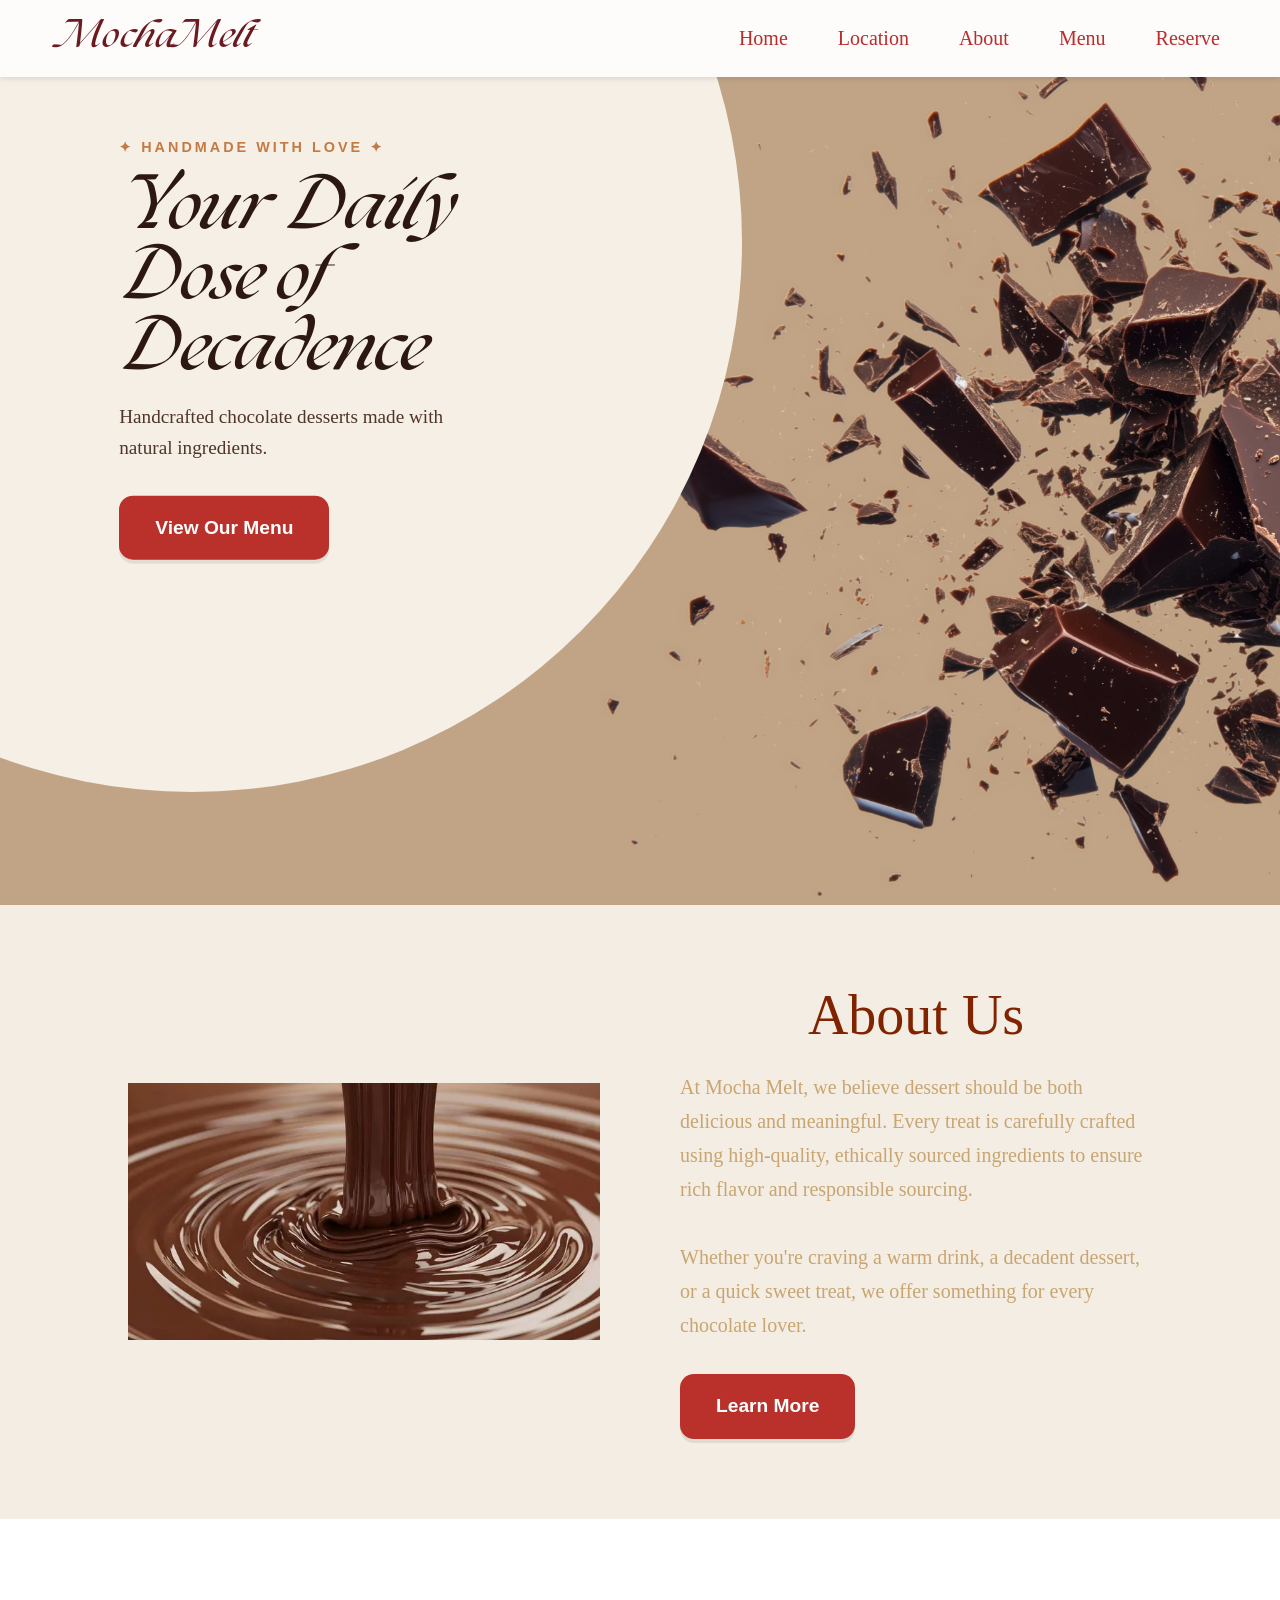
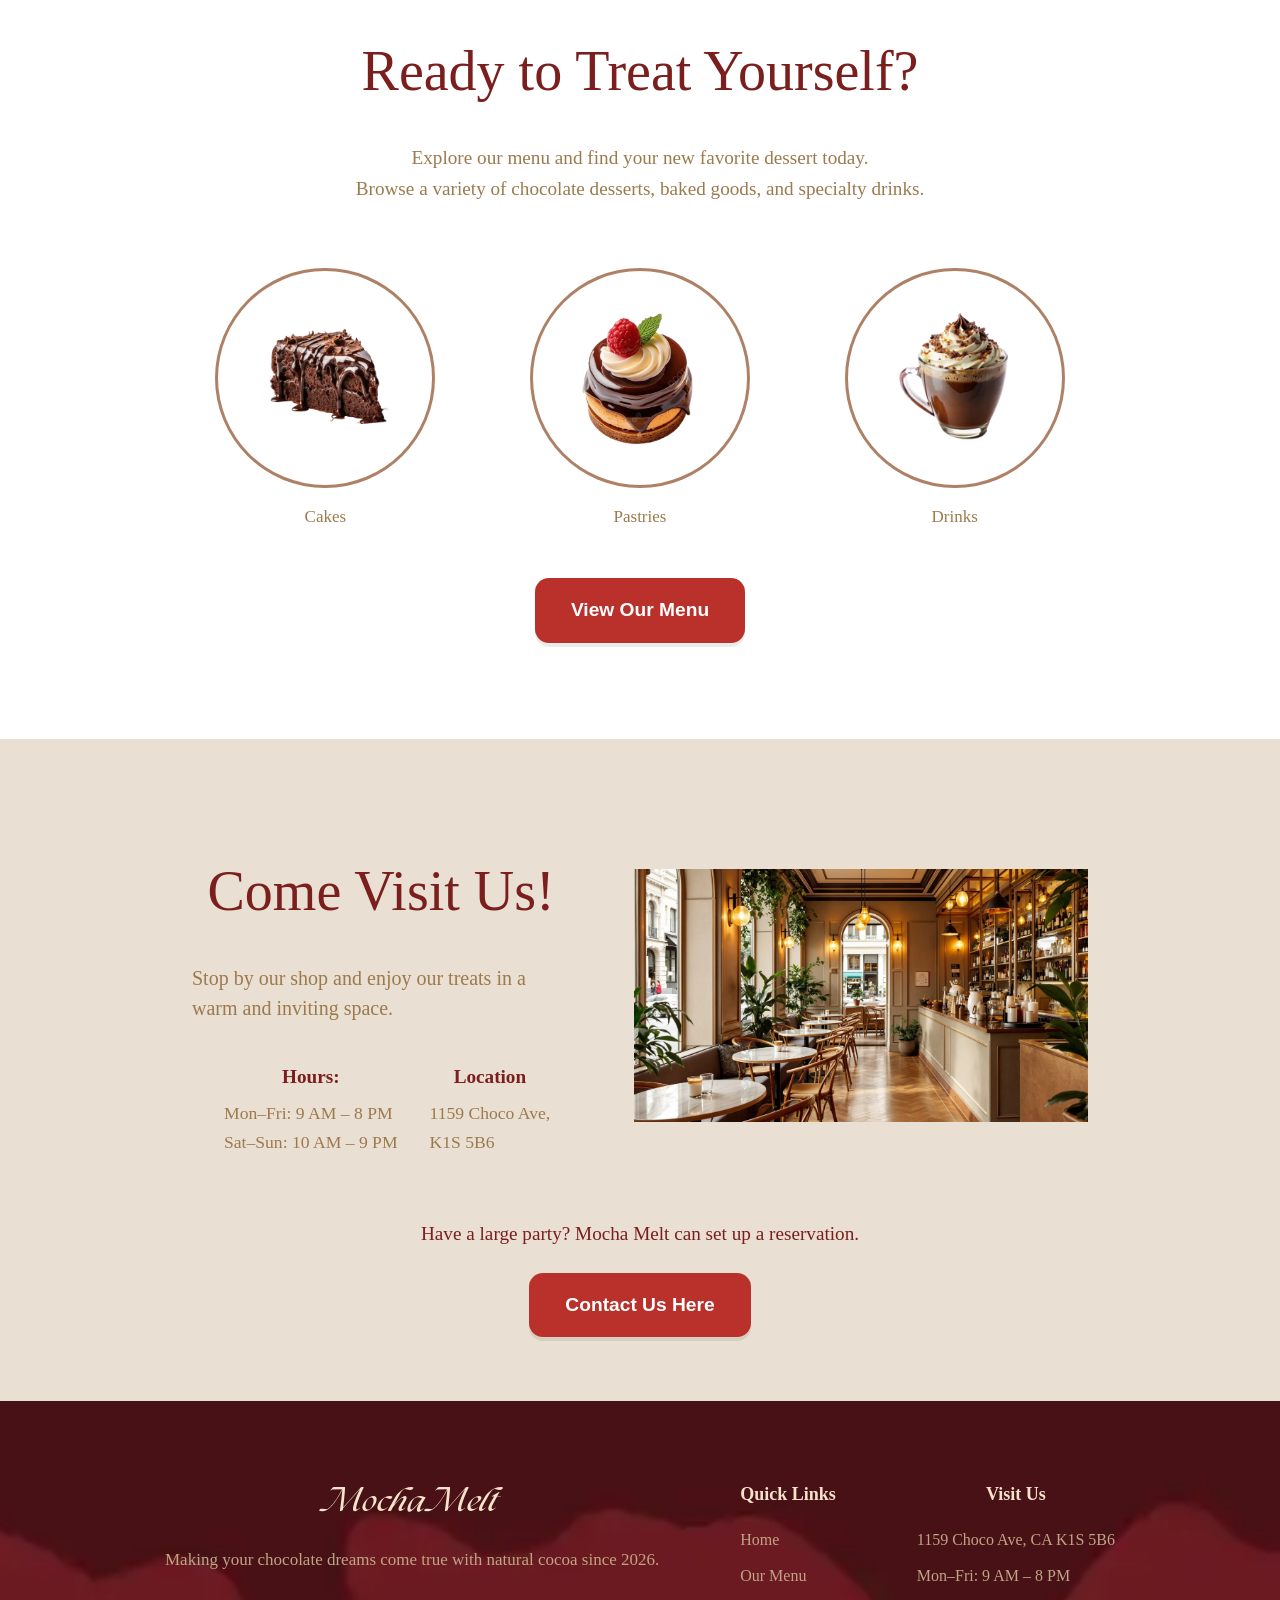
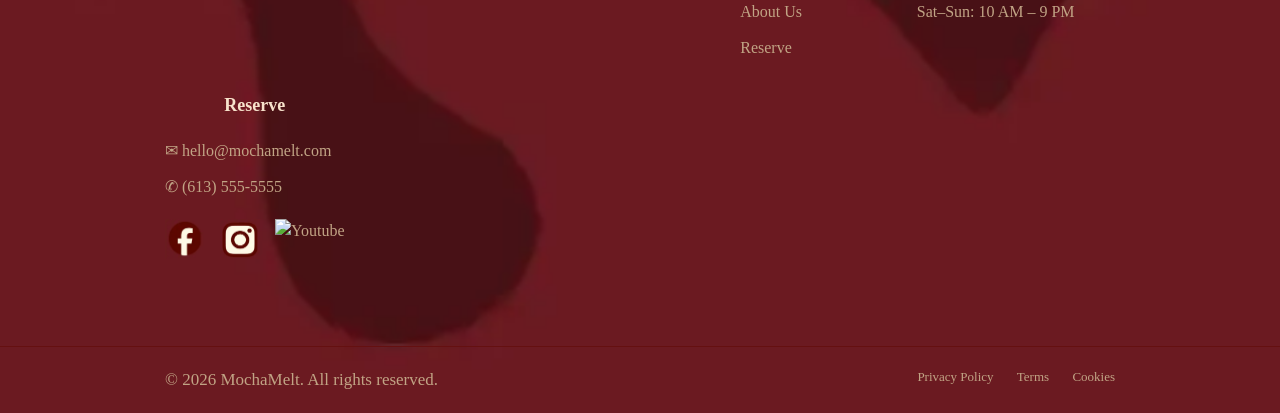
==== commit e415d9d5: "added AI Documentaion" ====
--- a/index.html
+++ b/index.html
@@ -39,12 +39,13 @@
 
 <main>
   <!-- Hero Section (home) -->
+   <!-- ChatGPT used for CSS -->
   <section id="home" class="hero">
     <div class="hero-bg"></div>
     <div class="container">
       <div class="hero-content">
         <div class="hero-badge">✦ handmade with love ✦</div>
-        <h2 class="hero-title">Your Daily<br>Dose of<br>Decadence</h2>
+        <h1 class="hero-title">Your Daily<br>Dose of<br>Decadence</h1>
         <p class="hero-desc">
           Handcrafted chocolate desserts made with natural ingredients.
         </p>
@@ -57,7 +58,7 @@
   <section id="about" class="about-section">
     <div class="about-wrapper">
       <div class="about-image">
-        <img src="Assets/choco_pour.webp" alt="Chocolate pouring" loading="lazy">
+        <img src="Assets/choco_pour.webp" alt="Chocolate pouring">
       </div>
       <div class="about-text">
         <h3>About Us</h3>
@@ -69,140 +70,79 @@
     </div>
   </section>
 
-  <!-- Menu Highlights -->
+  <!-- Menu Highlights (Drinks, Pastries, Cake) -->
   <section id="menu-highlight" class="menu-highlight">
     <div class="container">
       <div class="section-header">
         <h2>Ready to Treat Yourself?</h2>
         <p>Explore our menu and find your new favorite dessert today.<br>Browse a variety of chocolate desserts, baked goods, and specialty drinks.</p>
       </div>
-
-   <!-- Carousel-->
-    <div class="cards-wrapper">
-      <div class="cards-track">
-
+      <div class="cards-grid">
+        <!-- Drinks card -->
         <div class="home-menucard">
           <div class="homeMenuCircle">
-            <img src="Assets/cake1.webp" alt="Chocolate Cakes"loading="lazy">
-          </div>
-        </div>
-
+            <img src="Assets/cake1.webp" alt="Chocolate Cakes" class="homeMenuImg">
+          </div>
+          <p>Cakes</p>
+        </div>
+        <!-- Pastries card -->
         <div class="home-menucard">
           <div class="homeMenuCircle">
-            <img src="Assets/drink1.webp" alt="Chocolate Drinks"loading="lazy">
-          </div>
-        </div>
-
+            <img src="Assets/cake2.webp" alt="Chocolate Pastries" class="homeMenuImg">
+          </div>
+          <p>Pastries</p>
+        </div>
+        <!-- Cake card -->
         <div class="home-menucard">
           <div class="homeMenuCircle">
-            <img src="Assets/cake3.webp" alt="Chocolate Cakes"loading="lazy">
-          </div>
-        </div>                 
-
-        <div class="home-menucard">
-          <div class="homeMenuCircle">
-            <img src="Assets/cake2.webp" alt="Chocolate Pastries"loading="lazy">
-          </div>
-        </div>
-
-        <div class="home-menucard">
-          <div class="homeMenuCircle">
-            <img src="Assets/drink2.webp" alt="Chocolate Drinks"loading="lazy">
-          </div>
-        </div>
-
-        <div class="home-menucard">
-          <div class="homeMenuCircle">
-            <img src="Assets/cake4.webp" alt="Chocolate Cakes"loading="lazy">
-          </div>
-        </div> 
-
-        <div class="home-menucard">
-          <div class="homeMenuCircle">
-            <img src="Assets/drink3.webp" alt="Chocolate Drinks"loading="lazy">
-          </div>
-        </div>
-
-        <div class="home-menucard">
-          <div class="homeMenuCircle">
-            <img src="Assets/cake8.webp" alt="Chocolate Cakes"loading="lazy">
-          </div>
-        </div> 
-        
-        <div class="home-menucard">
-          <div class="homeMenuCircle">
-            <img src="Assets/drink1.webp" alt="Chocolate Drinks"loading="lazy">
-          </div>
-        </div>
-
-        <div class="home-menucard">
-          <div class="homeMenuCircle">
-            <img src="Assets/cake6.webp" alt="Chocolate Cakes"loading="lazy">
-          </div>
-        </div>
-        
-        <div class="home-menucard">
-          <div class="homeMenuCircle">
-            <img src="Assets/cake7.webp" alt="Chocolate Cakes"loading="lazy">
-          </div>
-        </div> 
-      </div>
-    </div>
-
-    <a href="menu.html" class="home-button">View Our Menu</a>
-
-  </div>
-</section>
-  </section>
-
- <!-- Location -->
-<section id="Location" class="visit-section">
-  <div class="container visit-grid">
-
-    <div class="visit-left">
-      <h2>Come Visit Us!</h2>
-      <p class="visit-desc">
-        Stop by our shop and enjoy our treats in a warm and inviting space.
-      </p>
-
-      <div class="visit-details">
-        <div class="visit-item">
-          <div class="visit-icon">
-            <img src="Assets/pin.webp" alt="Location pin" loading="lazy">
-          </div>
-
-          <div class="visit-info">
+            <img src="Assets/drink2.webp" alt="Chocolate Drinks" class="homeMenuImg">
+          </div>
+          <p>Drinks</p>
+        </div>
+      </div>
+      <a href="menu.html" class="home-button" id="viewMenu">View Our Menu</a>
+    </div>
+  </section>
+
+  <!-- Location -->
+  <section id="visit" class="visit-section">
+    <div class="container visit-grid">
+      <div class="visit-left">
+        <h2>Come Visit Us!</h2>
+        <p class="visit-desc">
+          Stop by our shop and enjoy our treats in a warm and inviting space.
+        </p>
+  
+        <div class="visit-details">
+          <div class="visit-item">
+            <div class="visit-icon">
+              <i class="fas fa-map-marker-alt"></i>
+            </div>
+  
             <div class="visit-text">
-              <h4>Hours</h4>
-              <p>
-                Mon–Fri: 9 AM – 8 PM<br>
-                Sat–Sun: 10 AM – 9 PM
-              </p>
+              <h4>Hours:</h4>
+              <p>Mon–Fri: 9 AM – 8 PM<br>Sat–Sun: 10 AM – 9 PM</p>
             </div>
+  
             <div class="visit-text">
               <h4>Location</h4>
-              <p>
-                1159 Choco Ave,<br>
-                K1S 5B6
-              </p>
+              <p>1159 Choco Ave,<br>K1S 5B6</p>
             </div>
           </div>
         </div>
       </div>
-    </div>
-
-    <div class="visit-right">
-      <img src="Assets/shop.webp" alt="Cafe interior" loading="lazy">
-    </div>
-
-  </div>
-
-  <div class="visit-cta">
-    <p>Have a large party? Mocha Melt can set up a reservation.</p>
-    <a href="contacts.html" class="home-button">Contact Us Here</a>
-  </div>
-
-</section>
+  
+      <div class="visit-right">
+        <img src="Assets/shop.webp" alt="Cafe interior">
+      </div>
+  
+    </div>
+  
+    <div class="visit-cta">
+      <p>Have a large party? Mocha Melt can set up a reservation.</p>
+      <a href="contacts.html" class="home-button">Contact Us Here</a>
+    </div>
+  </section>
 
 </main>
 
@@ -262,6 +202,7 @@
 
 <button id="back-to-top">↑</button>
 <!--JS Link-->
+<script src="file.js"></script>
 <script src="file.js" defer></script>
 
 </body>
--- a/style.css
+++ b/style.css
@@ -17,9 +17,6 @@
     margin: 0;
     padding: 0;
     box-sizing: border-box;
-}
-html {
-    scroll-behavior: smooth;
 }
 h2 {
     font-size: 55px;
@@ -31,7 +28,7 @@
 }
 p {
     font-family: 'Jost';
-    font-size: 1.2rem;
+    font-size: 17px;
 }
 h3{
     font-family: 'The Seasons';
@@ -46,6 +43,27 @@
     text-align: center;
 }
 
+
+.home-button{
+    display: inline-block;
+    background-color: #B9312A; /* deep red */
+    color: #ffffff;            /* soft white */
+    
+    padding: 18px 36px;
+    border-radius: 14px;
+    
+    font-size: 1.2rem;
+    font-weight: 600;
+    text-decoration: none;
+    
+    box-shadow: 0 4px 0 rgba(0, 0, 0, 0.08);
+    
+    transition: all 0.2s ease;
+}
+.home-button:hover {
+    background-color: #9E2620;
+    transform: translateY(2px);
+}
 
 /*---------------------------------- NAV ----------------------------------*/
 h1 {
@@ -111,7 +129,148 @@
     background-color: #6b1a21;
 }
 
-
+body {
+    font-family: 'Inter', sans-serif;
+    background-color: #FFFCF7;
+    color: #2C1810;
+    line-height: 1.5;
+    scroll-behavior: smooth;
+}
+
+/* ===== HERO SECTION ===== */
+
+.hero {
+/*---Animation---*/ /*AI-Assisted: How to use keyframes*/
+@keyframes slideInLeft {
+    from {
+        opacity: 0;
+        transform: translateX(-50px);
+    }
+    to {
+        opacity: 1;
+        transform: translateX(0); 
+    }
+}
+@keyframes slideInRight {
+    from {
+        opacity: 0;
+        transform: translateX(50px);
+    }
+    to {
+        opacity: 1;
+        transform: translateX(0); 
+    }
+}
+@keyframes slideInUp {
+    from {
+        transform: translateY(50px);
+        opacity: 0;
+    }
+    to {
+        transform: translateY(0); 
+        opacity: 1;
+    }
+}
+}
+/*---------------------------------- HOME PAGE ---------------------------------*/
+
+/* ===== HERO SECTION =====/* ===== HERO SECTION – circle centered on text ===== /* ===== Fixed by ChatGPT ==== */
+.hero {
+    background: linear-gradient(107deg, #F9EFE2 0%, #FCF5EA 100%);
+    padding: 4rem 0 5rem 0;
+    position: relative;
+    overflow: hidden;
+
+    position: relative;
+    min-height: 92vh;
+    display: flex;
+    align-items: flex-start;   
+    padding-top: 8%;
+    background: #c1a485;
+}
+
+.hero-bg {
+    position: absolute;
+    inset: 0;
+    background-image: url("Assets/Choco_hero.webp");
+    background-size: 100%; 
+    background-position: 600px center; 
+    background-repeat: no-repeat;
+    z-index: 0;
+}
+
+.hero::before {
+    content: '';
+    position: absolute;
+  
+    width: 1100px;
+    height: 1100px;
+  
+    background: #F5EFE6;
+    border-radius: 50%;
+  
+    top: 20%;
+    left: 15%; 
+    transform: translate(-50%, -50%);
+  
+    z-index: 2;
+}
+  
+.container {
+    position: relative;
+    z-index: 3;
+}
+  
+.hero-content {
+    margin-left: 25%;
+    transform: translateY(-10%);
+    max-width: 1800px;
+}
+
+.hero-desc{
+    font-size: 1.35rem;
+    line-height: 1.6;
+}
+
+.hero-img {
+    position: absolute;
+    top: 0;
+    right: 0;
+    width: 55%;
+    height: 100%;
+    z-index: 1;
+    overflow: hidden;
+}
+
+.hero-img img {
+    width: 100%;
+    height: 100%;
+    object-fit: cover;
+    object-position: center right;
+}
+
+.hero-badge {
+    font-size: 0.9rem;
+    text-transform: uppercase;
+    letter-spacing: 3px;
+    color: #C47A44;
+    font-weight: 600;
+}
+
+.hero-title {
+    font-size: 4.2rem;   
+    line-height: 1.05;
+    letter-spacing: -1px;
+    margin: 1rem 0 1rem 0;
+    color: #2C1810;
+}
+.hero-desc {
+    font-size: 1.2rem;
+    color: #4F3527;
+    margin-bottom: 2rem;
+    max-width: 500px;
+}
+  
 /*------Hero for all non-home pages--------*/
 .extra-hero {
     background-color: #c1a485; 
@@ -143,45 +302,6 @@
     padding: 40px;
 }
 
-/*---Animation---*/ /*AI-Assisted: How to use keyframes*/
-@keyframes slideInLeft {
-    from {
-        opacity: 0;
-        transform: translateX(-50px);
-    }
-    to {
-        opacity: 1;
-        transform: translateX(0); 
-    }
-}
-@keyframes slideInRight {
-    from {
-        opacity: 0;
-        transform: translateX(50px);
-    }
-    to {
-        opacity: 1;
-        transform: translateX(0); 
-    }
-}
-@keyframes slideInUp {
-    from {
-        transform: translateY(50px);
-        opacity: 0;
-    }
-    to {
-        transform: translateY(0); 
-        opacity: 1;
-    }
-}
-@keyframes scrollMenu {
-    from {
-        transform: translateX(0);
-    }
-    to {
-        transform: translateX(-50%);
-    }
-}
 
 
 /*---------------------------------- FOOTER ---------------------------------*/
@@ -263,6 +383,8 @@
 .footer-bottom a:hover {
     color: #f7e2cb;
 }
+
+
 
 /*---------------------------------- Back to Top button ---------------------------------*/
 #back-to-top {
@@ -296,184 +418,50 @@
 
 
 
-
-/*---------------------------------- HOME PAGE ---------------------------------*/
-
-/* ===== HERO SECTION – circle centered on text ===== */
-.hero {
-    background: linear-gradient(107deg, #F9EFE2 0%, #FCF5EA 100%);
-    padding: 4rem 0 5rem 0;
-    position: relative;
-    overflow: hidden;
-
-    position: relative;
-    min-height: 92vh;
-    display: flex;
-    align-items: flex-start;   
-    padding-top: 8%;
-    background: #c1a485;
-}
-
-.hero-bg {
-    position: absolute;
-    inset: 0;
-    background-image: url("Assets/Choco_hero.webp");
-    background-size: 100%; 
-    background-position: 600px center; 
-    background-repeat: no-repeat;
-    z-index: 0;
-    animation: slideInRight 2s ease-out forwards;
-
-}
-
-.hero::before {
-    content: '';
-    position: absolute;
-  
-    width: 900px;
-    height: 900px;
-  
-    background: #fff8f0;
-    border-radius: 50%;
-  
-    top: 20%;
-    left: 15%; 
-    transform: translate(-50%, -49%);
-  
-    z-index: 2;
-}
-  
-.container {
-    position: relative;
-    z-index: 3;
-}
-  
-.hero-content {
-    margin-left: 25%;
-    transform: translateY(-10%);
-    max-width: 1800px;
-}
-
-.hero-desc{
-    font-size: 1.35rem;
-    line-height: 1.6;
-}
-
-.hero-img {
-    position: absolute;
-    top: 0;
-    right: 0;
-    width: 55%;
-    height: 100%;
-    z-index: 1;
-    overflow: hidden;
-}
-
-.hero-img img {
-    width: 100%;
-    height: 100%;
-    object-fit: cover;
-    object-position: center right;
-}
-
-.hero-badge {
-    font-size: 0.9rem;
-    text-transform: uppercase;
-    letter-spacing: 3px;
-    color: #C47A44;
-    font-weight: 600;
-}
-
-.hero-title {
-    font-size: 4.2rem;   
-    line-height: 1.05;
-    letter-spacing: -1px;
-    margin: 1rem 0 1rem 0;
-    color: #6b1a21;
-    text-align: left;
-    animation: slideInLeft 1s ease-out forwards;
-}
-.hero-desc {
-    font-size: 1.2rem;
-    color: #a38b54;
-    margin-bottom: 2rem;
-    max-width: 500px;
-}
-
-.home-button{
-    display: inline-block;
-    background-color: #B9312A; 
-    color: #ffffff;
-    
-    padding: 15px 36px;
-    border-radius: 10px;
-    
-    font-size: 1rem;
-    font-weight: 600;
-    font-family: 'Jost';
-    text-decoration: none;
-    
-    box-shadow: 0 4px 5px 0 rgba(0, 0, 0, 0.08);
-    
-    transition: all 0.2s ease;
-}
-.home-button:hover {
-    background-color: #9E2620;
-    transform: translateY(2.5px);
-}
-
-
 /*------About for Homepage------*/
 .about-section {
-    background: #f2ecde; 
-    padding: 60px 0;
-
+    padding: 5rem 0;
+    background: #F3EDE4; /* soft beige */
 }
 
 .about-wrapper {
     display: flex;
     align-items: center;
+    justify-content: space-between;
     gap: 5rem;
     flex-wrap: wrap;
-    padding-right: 10%;
-    padding-left: 8%;
-}
-
+    margin-left: 10%;
+    margin-right: 10%;
+}
+  
 .about-image {
-    flex: 1.2;
-}
-
+    flex: 1;
+    max-width: 520px;
+}
+  
 .about-image img {
-    width: 650px;
-    height: 100%;
-    object-fit: cover;
+    width: 100%;
+    height: auto;
     display: block;
-    border-radius: 10px;
-    border: 4px solid #9C7A4D;
-
-}
-.about-image img:hover{
-    transform: scale(1.02);
-    transition: transform 0.5s ease;  
-    box-shadow: 0px 10px 25px rgba(144, 80, 67, 0.25);
 }
   
 .about-text {
     flex: 1;
-    max-width: 550px;
+    max-width: 520px;
 }
   
 .about-text h3 {
     font-size: 3.5rem;
+    line-height: 1.1;
     margin-bottom: 1.5rem;
-    margin-top: 1.5rem;
-    text-align: left;
+    font-family: "The Seasons";
 }
   
 .about-text p {
     font-size: 1.25rem;
+    line-height: 1.7;
     margin-bottom: 2rem;
-    color: #a38b54;
+    color: rgb(201, 165, 113);
     font-family: "Jost";
 }
   
@@ -484,25 +472,30 @@
 }
 
 
-
-/*-------------- Menu Section -------------------*/
+/*---------------------------------- Menu Homepage ---------------------------------*/
 .menu-highlight {
     padding: 6rem 0;
-    background: #fefcfa;
+    background: #ffffff;
     text-align: center;
 }
 
 .section-header h2 {
     font-size: 3.5rem;
+    color: #7A1E1E;
+    font-family: 'Playfair Display', serif;
+    margin-bottom: 1rem;
 }
 
 .section-header p {
-    color: #a38b54;
+    font-size: 1.2rem;
+    color: #9C7A4D;
+    line-height: 1.6;
     max-width: 700px;
     margin: 0 auto 4rem;
 }
 
 .cards-grid {
+    display: flex;
     justify-content: center;
     gap:3rem;
     margin-left: 15%;
@@ -510,18 +503,6 @@
     flex-wrap: wrap;
     margin-bottom: 3rem;
 }
-.cards-wrapper {
-    overflow: hidden;
-    width: 100%;
-    margin: 3rem 0;
-}
-
-.cards-track {
-    display: flex;
-    gap: 6rem;
-    width: max-content;
-    animation: scrollMenu 25s linear infinite; /*AI-Assisted: How to make animaiton infinite*/
-}
 
 .home-menucard {
     text-align: center;
@@ -540,8 +521,9 @@
 .homeMenuCircle {
     width: 220px;
     height: 220px;
-    background: #f2ecde; 
+    background: #ffffff; 
     border-radius: 50%;
+    border: #a16d4fdb, solid, 3px;
   
     display: flex;
     align-items: center;
@@ -557,7 +539,7 @@
 }
 
 .home-menucard:hover{
-    transform: scale(0.95);
+    transform: scale(1.05);
     transition: transform 0.3s ease;        
 }
 
@@ -566,30 +548,37 @@
     color: #9C7A4D;
     font-weight: 500;
 }
-
-/*----------------- Home Location Section ------------------*/
+.home-menucard p {
+    margin-top: 1rem;
+    color: #9C7A4D;
+}
+
+/*----------------- Home Contact Section ------------------*/
 .visit-section {
-    background: #f2ecde;
+    background: #E9DFD2;
     padding: 6rem 0 4rem;
 }
 
 .visit-grid {
     display: grid;
-    margin-left: 10%;
-    margin-right: 0;
-    grid-template-columns: 1fr 1.1fr;
+    margin-left: 15%;
+    margin-right: 15%;
+    grid-template-columns: 1fr 1.2fr;
     align-items: center;
-    gap: 5rem;
+    gap: 4rem;
 }
 
 .visit-left h2 {
-    text-align: left;
+    font-size: 3.5rem;
+    color: #7A1E1E;
+    font-family: 'Playfair Display', serif;
+    margin-bottom: 1rem;
 }
   
 .visit-desc {
+    font-size: 1.25rem;
     color: #9C7A4D;
-    margin-bottom: 2rem;
-    max-width: 420px;
+    margin-bottom: 2.5rem;
 }
   
 .visit-item {
@@ -598,44 +587,31 @@
     gap: 2rem;
 }
   
-.visit-icon img{
-    width: 90px;
-    height: 90px;
-}
-
-.visit-info {
-    display: flex;
-    gap: 2.5rem;
+.visit-icon {
+    font-size: 3rem;
+    color: #C7342E;
 }
   
 .visit-text h4 {
-    font-size: 1rem;
+    font-size: 1.2rem;
     color: #7A1E1E;
-    margin-bottom: 0.7rem;
+    margin-bottom: 0.5rem;
 }
   
 .visit-text p {
     font-size: 1.1rem;
     color: #9C7A4D;
+    line-height: 1.6;
 }
   
 .visit-right img {
     width: 100%;
-    max-width: 550px;
-    border-radius: 10px;
     display: block;
-    border: 4px solid #9C7A4D;
-}
-.visit-right img:hover{
-    transform: scale(1.03);
-    transition: transform 0.5s ease;
-    box-shadow: 0px 10px 25px rgba(144, 80, 67, 0.25);
 }
   
 .visit-cta {
     text-align: center;
-    margin-top: 5rem;
-    margin-bottom: 3rem;
+    margin-top: 4rem;
 }
   
 .visit-cta p {
@@ -651,10 +627,8 @@
 }
 
 
-
-/*---------------------------------- ABOUT PAGE ---------------------------------*/
-
 /*------------------------Story Section -------------------------*/
+
 .Story-section{
     display: flex;
     flex-direction: row; 
@@ -684,7 +658,7 @@
 .Story-section p {
     display:flex;
     margin-top: 25px;
-    color:#a38b54;
+    color:#98562a;
     text-align: justify;
     max-width: 700px;
 }
@@ -697,7 +671,7 @@
     max-width: 350px;          
     height: auto;
     border-radius: 15px;
-    border: 4px solid #9C7A4D;
+    border: 4px solid #673700;
     border-radius: 10px;
     box-shadow: 15px 15px 0px  #6d3d013a;
     animation: slideInRight 1s ease-out forwards;
@@ -716,11 +690,11 @@
     margin-bottom: 10px;
 }
 .Treats-header p {
-    color:#a38b54;
+    color:#9b6a49;
     margin: 0 auto 5px auto;
     max-width: 1100px;
     text-align: center;
-    margin-bottom: 40px;
+    margin-bottom: 80px;
 }
 .accordion-container {
     display: flex;
@@ -728,7 +702,7 @@
     align-items: center; 
     justify-content: center;
     gap: 50px;                                                                                     
-    max-width: 1300px;  
+    max-width: 1100px;  
     margin: 0px auto;                                                                             
     padding: 40px 20px;
 }
@@ -747,7 +721,7 @@
     max-height: 550px;        
     width: 100%;
     height: auto;
-    border: 4px solid #9C7A4D;
+    border: 2px solid #a45801;
     border-radius: 10px;
 }
 .accordion-image-side:hover{
@@ -861,7 +835,8 @@
 }
 
 .Values-header p {
-    color:#a38b54;
+    font-size: 17px;
+    color:#9b6a49;
     text-align: center;
     max-width: 970px;
     margin-bottom: 15px;
@@ -876,13 +851,13 @@
 }
 .Values-grid h4 {
     margin-top: 21px;
-    font-size: 20px;
+    font-size: 17px;
     color: #9d3e0a;
 }
 .Values-grid p {
     margin-top: 12px;
     max-width: 800px;  
-    font-size: 17px;
+    font-size: 15px;
     color: #a8836b;
     line-height: 22px;
 }
@@ -943,7 +918,8 @@
     text-align: center;
 }
 .questions-header p {
-    color:#a38b54;
+    font-size: 17px;
+    color:#a07b62;
     text-align: center;
     max-width: 800px;
     margin: 0 auto 15px auto; 
@@ -1392,7 +1368,6 @@
     }
     .hero-title {
         font-size: 2.5rem;
-
     }
     .hero-img {
         position: relative;
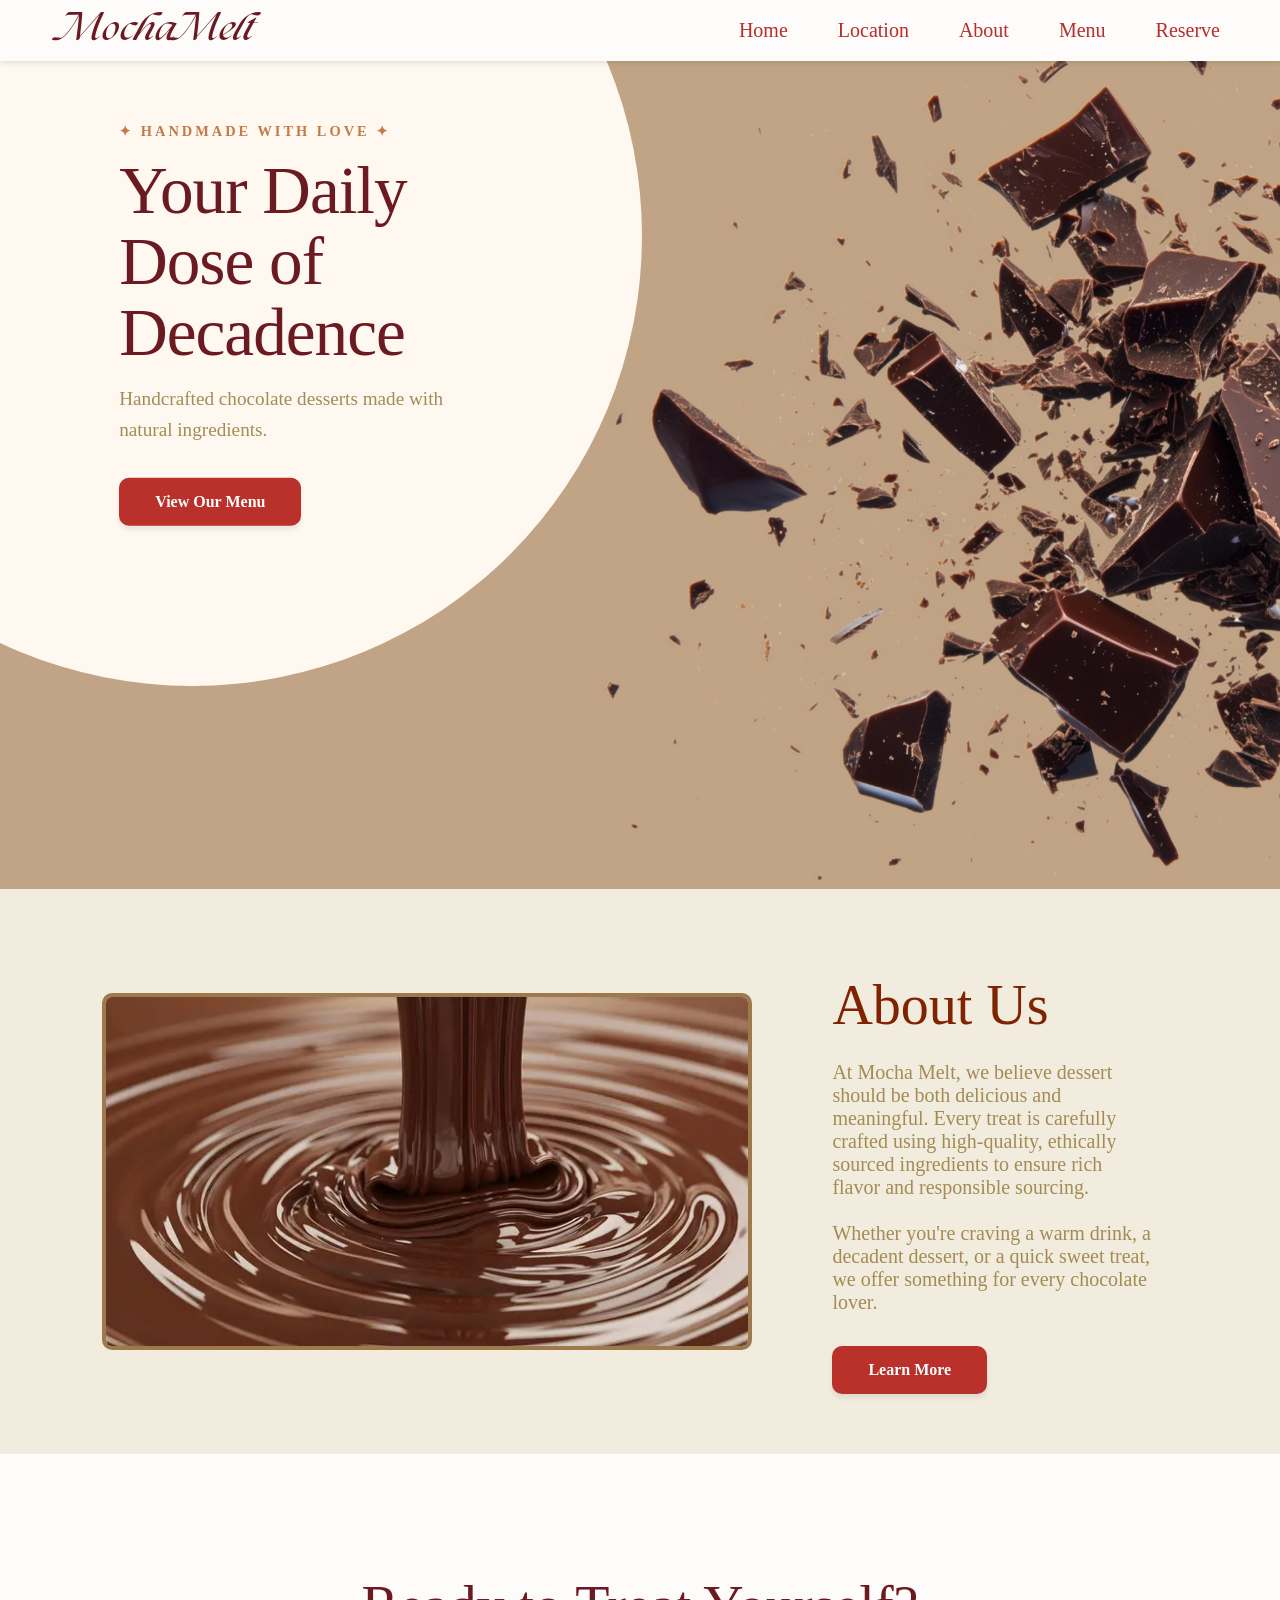
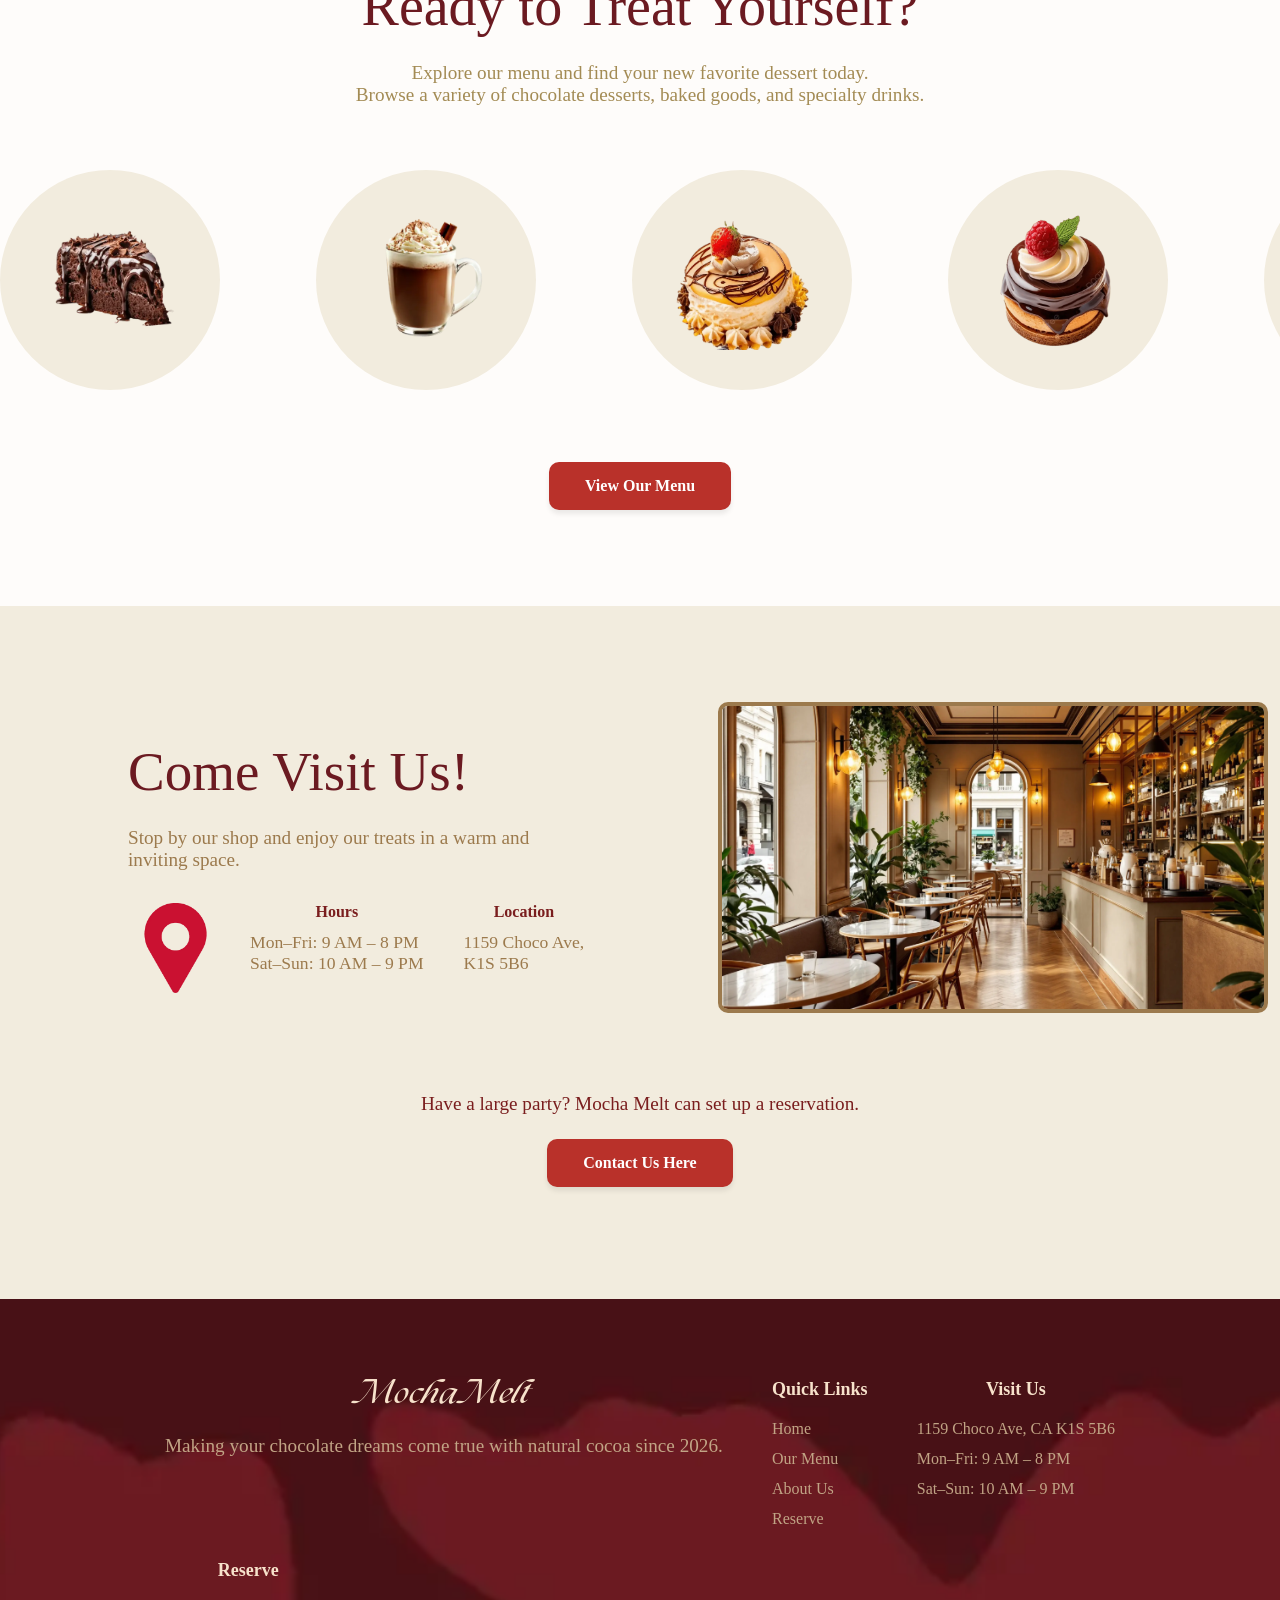
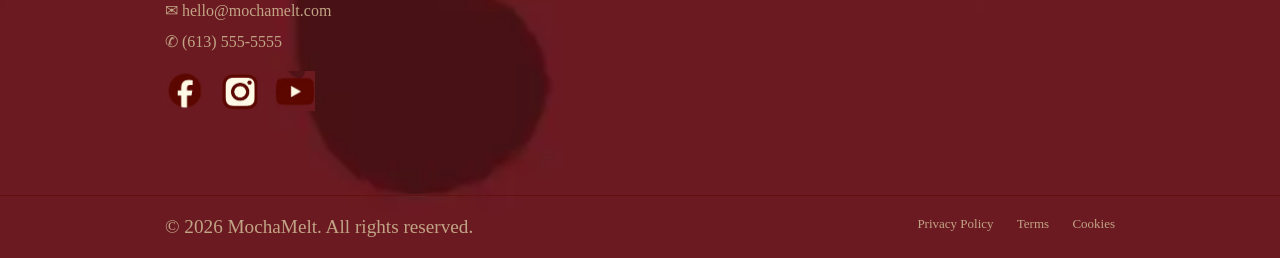
==== commit d4827aba: "youtube icon fix" ====
--- a/index.html
+++ b/index.html
@@ -39,13 +39,12 @@
 
 <main>
   <!-- Hero Section (home) -->
-   <!-- ChatGPT used for CSS -->
   <section id="home" class="hero">
     <div class="hero-bg"></div>
     <div class="container">
       <div class="hero-content">
         <div class="hero-badge">✦ handmade with love ✦</div>
-        <h1 class="hero-title">Your Daily<br>Dose of<br>Decadence</h1>
+        <h2 class="hero-title">Your Daily<br>Dose of<br>Decadence</h2>
         <p class="hero-desc">
           Handcrafted chocolate desserts made with natural ingredients.
         </p>
@@ -58,7 +57,7 @@
   <section id="about" class="about-section">
     <div class="about-wrapper">
       <div class="about-image">
-        <img src="Assets/choco_pour.webp" alt="Chocolate pouring">
+        <img src="Assets/choco_pour.webp" alt="Chocolate pouring" loading="lazy">
       </div>
       <div class="about-text">
         <h3>About Us</h3>
@@ -70,79 +69,140 @@
     </div>
   </section>
 
-  <!-- Menu Highlights (Drinks, Pastries, Cake) -->
+  <!-- Menu Highlights -->
   <section id="menu-highlight" class="menu-highlight">
     <div class="container">
       <div class="section-header">
         <h2>Ready to Treat Yourself?</h2>
         <p>Explore our menu and find your new favorite dessert today.<br>Browse a variety of chocolate desserts, baked goods, and specialty drinks.</p>
       </div>
-      <div class="cards-grid">
-        <!-- Drinks card -->
-        <div class="home-menucard">
-          <div class="homeMenuCircle">
-            <img src="Assets/cake1.webp" alt="Chocolate Cakes" class="homeMenuImg">
-          </div>
-          <p>Cakes</p>
-        </div>
-        <!-- Pastries card -->
-        <div class="home-menucard">
-          <div class="homeMenuCircle">
-            <img src="Assets/cake2.webp" alt="Chocolate Pastries" class="homeMenuImg">
-          </div>
-          <p>Pastries</p>
-        </div>
-        <!-- Cake card -->
-        <div class="home-menucard">
-          <div class="homeMenuCircle">
-            <img src="Assets/drink2.webp" alt="Chocolate Drinks" class="homeMenuImg">
-          </div>
-          <p>Drinks</p>
-        </div>
-      </div>
-      <a href="menu.html" class="home-button" id="viewMenu">View Our Menu</a>
-    </div>
+
+   <!-- Carousel-->
+    <div class="cards-wrapper">
+      <div class="cards-track">
+
+        <div class="home-menucard">
+          <div class="homeMenuCircle">
+            <img src="Assets/cake1.webp" alt="Chocolate Cakes"loading="lazy">
+          </div>
+        </div>
+
+        <div class="home-menucard">
+          <div class="homeMenuCircle">
+            <img src="Assets/drink1.webp" alt="Chocolate Drinks"loading="lazy">
+          </div>
+        </div>
+
+        <div class="home-menucard">
+          <div class="homeMenuCircle">
+            <img src="Assets/cake3.webp" alt="Chocolate Cakes"loading="lazy">
+          </div>
+        </div>                 
+
+        <div class="home-menucard">
+          <div class="homeMenuCircle">
+            <img src="Assets/cake2.webp" alt="Chocolate Pastries"loading="lazy">
+          </div>
+        </div>
+
+        <div class="home-menucard">
+          <div class="homeMenuCircle">
+            <img src="Assets/drink2.webp" alt="Chocolate Drinks"loading="lazy">
+          </div>
+        </div>
+
+        <div class="home-menucard">
+          <div class="homeMenuCircle">
+            <img src="Assets/cake4.webp" alt="Chocolate Cakes"loading="lazy">
+          </div>
+        </div> 
+
+        <div class="home-menucard">
+          <div class="homeMenuCircle">
+            <img src="Assets/drink3.webp" alt="Chocolate Drinks"loading="lazy">
+          </div>
+        </div>
+
+        <div class="home-menucard">
+          <div class="homeMenuCircle">
+            <img src="Assets/cake8.webp" alt="Chocolate Cakes"loading="lazy">
+          </div>
+        </div> 
+        
+        <div class="home-menucard">
+          <div class="homeMenuCircle">
+            <img src="Assets/drink1.webp" alt="Chocolate Drinks"loading="lazy">
+          </div>
+        </div>
+
+        <div class="home-menucard">
+          <div class="homeMenuCircle">
+            <img src="Assets/cake6.webp" alt="Chocolate Cakes"loading="lazy">
+          </div>
+        </div>
+        
+        <div class="home-menucard">
+          <div class="homeMenuCircle">
+            <img src="Assets/cake7.webp" alt="Chocolate Cakes"loading="lazy">
+          </div>
+        </div> 
+      </div>
+    </div>
+
+    <a href="menu.html" class="home-button">View Our Menu</a>
+
+  </div>
+</section>
   </section>
 
-  <!-- Location -->
-  <section id="visit" class="visit-section">
-    <div class="container visit-grid">
-      <div class="visit-left">
-        <h2>Come Visit Us!</h2>
-        <p class="visit-desc">
-          Stop by our shop and enjoy our treats in a warm and inviting space.
-        </p>
-  
-        <div class="visit-details">
-          <div class="visit-item">
-            <div class="visit-icon">
-              <i class="fas fa-map-marker-alt"></i>
+ <!-- Location -->
+<section id="Location" class="visit-section">
+  <div class="container visit-grid">
+
+    <div class="visit-left">
+      <h2>Come Visit Us!</h2>
+      <p class="visit-desc">
+        Stop by our shop and enjoy our treats in a warm and inviting space.
+      </p>
+
+      <div class="visit-details">
+        <div class="visit-item">
+          <div class="visit-icon">
+            <img src="Assets/pin.webp" alt="Location pin" loading="lazy">
+          </div>
+
+          <div class="visit-info">
+            <div class="visit-text">
+              <h4>Hours</h4>
+              <p>
+                Mon–Fri: 9 AM – 8 PM<br>
+                Sat–Sun: 10 AM – 9 PM
+              </p>
             </div>
-  
-            <div class="visit-text">
-              <h4>Hours:</h4>
-              <p>Mon–Fri: 9 AM – 8 PM<br>Sat–Sun: 10 AM – 9 PM</p>
-            </div>
-  
             <div class="visit-text">
               <h4>Location</h4>
-              <p>1159 Choco Ave,<br>K1S 5B6</p>
+              <p>
+                1159 Choco Ave,<br>
+                K1S 5B6
+              </p>
             </div>
           </div>
         </div>
       </div>
-  
-      <div class="visit-right">
-        <img src="Assets/shop.webp" alt="Cafe interior">
-      </div>
-  
-    </div>
-  
-    <div class="visit-cta">
-      <p>Have a large party? Mocha Melt can set up a reservation.</p>
-      <a href="contacts.html" class="home-button">Contact Us Here</a>
-    </div>
-  </section>
+    </div>
+
+    <div class="visit-right">
+      <img src="Assets/shop.webp" alt="Cafe interior" loading="lazy">
+    </div>
+
+  </div>
+
+  <div class="visit-cta">
+    <p>Have a large party? Mocha Melt can set up a reservation.</p>
+    <a href="contacts.html" class="home-button">Contact Us Here</a>
+  </div>
+
+</section>
 
 </main>
 
@@ -183,7 +243,7 @@
           <div class="socials">
               <a href="#"><img src="Assets/facebook.webp" alt="Facebook"></a>
               <a href="#"><img src="Assets/insta.webp" alt="Instagram"></a>
-              <a href="#"><img src="Assets/youtube.webp" alt="Youtube"></a>
+              <a href="#"><img src="Assets/Youtube.webp" alt="Youtube"></a>
           </div>
       </div>
   </div>    
@@ -202,7 +262,6 @@
 
 <button id="back-to-top">↑</button>
 <!--JS Link-->
-<script src="file.js"></script>
 <script src="file.js" defer></script>
 
 </body>
--- a/style.css
+++ b/style.css
@@ -17,6 +17,9 @@
     margin: 0;
     padding: 0;
     box-sizing: border-box;
+}
+html {
+    scroll-behavior: smooth;
 }
 h2 {
     font-size: 55px;
@@ -28,7 +31,7 @@
 }
 p {
     font-family: 'Jost';
-    font-size: 17px;
+    font-size: 1.2rem;
 }
 h3{
     font-family: 'The Seasons';
@@ -43,27 +46,6 @@
     text-align: center;
 }
 
-
-.home-button{
-    display: inline-block;
-    background-color: #B9312A; /* deep red */
-    color: #ffffff;            /* soft white */
-    
-    padding: 18px 36px;
-    border-radius: 14px;
-    
-    font-size: 1.2rem;
-    font-weight: 600;
-    text-decoration: none;
-    
-    box-shadow: 0 4px 0 rgba(0, 0, 0, 0.08);
-    
-    transition: all 0.2s ease;
-}
-.home-button:hover {
-    background-color: #9E2620;
-    transform: translateY(2px);
-}
 
 /*---------------------------------- NAV ----------------------------------*/
 h1 {
@@ -129,148 +111,7 @@
     background-color: #6b1a21;
 }
 
-body {
-    font-family: 'Inter', sans-serif;
-    background-color: #FFFCF7;
-    color: #2C1810;
-    line-height: 1.5;
-    scroll-behavior: smooth;
-}
-
-/* ===== HERO SECTION ===== */
-
-.hero {
-/*---Animation---*/ /*AI-Assisted: How to use keyframes*/
-@keyframes slideInLeft {
-    from {
-        opacity: 0;
-        transform: translateX(-50px);
-    }
-    to {
-        opacity: 1;
-        transform: translateX(0); 
-    }
-}
-@keyframes slideInRight {
-    from {
-        opacity: 0;
-        transform: translateX(50px);
-    }
-    to {
-        opacity: 1;
-        transform: translateX(0); 
-    }
-}
-@keyframes slideInUp {
-    from {
-        transform: translateY(50px);
-        opacity: 0;
-    }
-    to {
-        transform: translateY(0); 
-        opacity: 1;
-    }
-}
-}
-/*---------------------------------- HOME PAGE ---------------------------------*/
-
-/* ===== HERO SECTION =====/* ===== HERO SECTION – circle centered on text ===== /* ===== Fixed by ChatGPT ==== */
-.hero {
-    background: linear-gradient(107deg, #F9EFE2 0%, #FCF5EA 100%);
-    padding: 4rem 0 5rem 0;
-    position: relative;
-    overflow: hidden;
-
-    position: relative;
-    min-height: 92vh;
-    display: flex;
-    align-items: flex-start;   
-    padding-top: 8%;
-    background: #c1a485;
-}
-
-.hero-bg {
-    position: absolute;
-    inset: 0;
-    background-image: url("Assets/Choco_hero.webp");
-    background-size: 100%; 
-    background-position: 600px center; 
-    background-repeat: no-repeat;
-    z-index: 0;
-}
-
-.hero::before {
-    content: '';
-    position: absolute;
-  
-    width: 1100px;
-    height: 1100px;
-  
-    background: #F5EFE6;
-    border-radius: 50%;
-  
-    top: 20%;
-    left: 15%; 
-    transform: translate(-50%, -50%);
-  
-    z-index: 2;
-}
-  
-.container {
-    position: relative;
-    z-index: 3;
-}
-  
-.hero-content {
-    margin-left: 25%;
-    transform: translateY(-10%);
-    max-width: 1800px;
-}
-
-.hero-desc{
-    font-size: 1.35rem;
-    line-height: 1.6;
-}
-
-.hero-img {
-    position: absolute;
-    top: 0;
-    right: 0;
-    width: 55%;
-    height: 100%;
-    z-index: 1;
-    overflow: hidden;
-}
-
-.hero-img img {
-    width: 100%;
-    height: 100%;
-    object-fit: cover;
-    object-position: center right;
-}
-
-.hero-badge {
-    font-size: 0.9rem;
-    text-transform: uppercase;
-    letter-spacing: 3px;
-    color: #C47A44;
-    font-weight: 600;
-}
-
-.hero-title {
-    font-size: 4.2rem;   
-    line-height: 1.05;
-    letter-spacing: -1px;
-    margin: 1rem 0 1rem 0;
-    color: #2C1810;
-}
-.hero-desc {
-    font-size: 1.2rem;
-    color: #4F3527;
-    margin-bottom: 2rem;
-    max-width: 500px;
-}
-  
+
 /*------Hero for all non-home pages--------*/
 .extra-hero {
     background-color: #c1a485; 
@@ -302,6 +143,45 @@
     padding: 40px;
 }
 
+/*---Animation---*/ /*AI-Assisted: How to use keyframes*/
+@keyframes slideInLeft {
+    from {
+        opacity: 0;
+        transform: translateX(-50px);
+    }
+    to {
+        opacity: 1;
+        transform: translateX(0); 
+    }
+}
+@keyframes slideInRight {
+    from {
+        opacity: 0;
+        transform: translateX(50px);
+    }
+    to {
+        opacity: 1;
+        transform: translateX(0); 
+    }
+}
+@keyframes slideInUp {
+    from {
+        transform: translateY(50px);
+        opacity: 0;
+    }
+    to {
+        transform: translateY(0); 
+        opacity: 1;
+    }
+}
+@keyframes scrollMenu {
+    from {
+        transform: translateX(0);
+    }
+    to {
+        transform: translateX(-50%);
+    }
+}
 
 
 /*---------------------------------- FOOTER ---------------------------------*/
@@ -383,8 +263,6 @@
 .footer-bottom a:hover {
     color: #f7e2cb;
 }
-
-
 
 /*---------------------------------- Back to Top button ---------------------------------*/
 #back-to-top {
@@ -418,50 +296,184 @@
 
 
 
+
+/*---------------------------------- HOME PAGE ---------------------------------*/
+
+/* ===== HERO SECTION – circle centered on text ===== */
+.hero {
+    background: linear-gradient(107deg, #F9EFE2 0%, #FCF5EA 100%);
+    padding: 4rem 0 5rem 0;
+    position: relative;
+    overflow: hidden;
+
+    position: relative;
+    min-height: 92vh;
+    display: flex;
+    align-items: flex-start;   
+    padding-top: 8%;
+    background: #c1a485;
+}
+
+.hero-bg {
+    position: absolute;
+    inset: 0;
+    background-image: url("Assets/Choco_hero.webp");
+    background-size: 100%; 
+    background-position: 600px center; 
+    background-repeat: no-repeat;
+    z-index: 0;
+    animation: slideInRight 2s ease-out forwards;
+
+}
+
+.hero::before {
+    content: '';
+    position: absolute;
+  
+    width: 900px;
+    height: 900px;
+  
+    background: #fff8f0;
+    border-radius: 50%;
+  
+    top: 20%;
+    left: 15%; 
+    transform: translate(-50%, -49%);
+  
+    z-index: 2;
+}
+  
+.container {
+    position: relative;
+    z-index: 3;
+}
+  
+.hero-content {
+    margin-left: 25%;
+    transform: translateY(-10%);
+    max-width: 1800px;
+}
+
+.hero-desc{
+    font-size: 1.35rem;
+    line-height: 1.6;
+}
+
+.hero-img {
+    position: absolute;
+    top: 0;
+    right: 0;
+    width: 55%;
+    height: 100%;
+    z-index: 1;
+    overflow: hidden;
+}
+
+.hero-img img {
+    width: 100%;
+    height: 100%;
+    object-fit: cover;
+    object-position: center right;
+}
+
+.hero-badge {
+    font-size: 0.9rem;
+    text-transform: uppercase;
+    letter-spacing: 3px;
+    color: #C47A44;
+    font-weight: 600;
+}
+
+.hero-title {
+    font-size: 4.2rem;   
+    line-height: 1.05;
+    letter-spacing: -1px;
+    margin: 1rem 0 1rem 0;
+    color: #6b1a21;
+    text-align: left;
+    animation: slideInLeft 1s ease-out forwards;
+}
+.hero-desc {
+    font-size: 1.2rem;
+    color: #a38b54;
+    margin-bottom: 2rem;
+    max-width: 500px;
+}
+
+.home-button{
+    display: inline-block;
+    background-color: #B9312A; 
+    color: #ffffff;
+    
+    padding: 15px 36px;
+    border-radius: 10px;
+    
+    font-size: 1rem;
+    font-weight: 600;
+    font-family: 'Jost';
+    text-decoration: none;
+    
+    box-shadow: 0 4px 5px 0 rgba(0, 0, 0, 0.08);
+    
+    transition: all 0.2s ease;
+}
+.home-button:hover {
+    background-color: #9E2620;
+    transform: translateY(2.5px);
+}
+
+
 /*------About for Homepage------*/
 .about-section {
-    padding: 5rem 0;
-    background: #F3EDE4; /* soft beige */
+    background: #f2ecde; 
+    padding: 60px 0;
+
 }
 
 .about-wrapper {
     display: flex;
     align-items: center;
-    justify-content: space-between;
     gap: 5rem;
     flex-wrap: wrap;
-    margin-left: 10%;
-    margin-right: 10%;
-}
-  
+    padding-right: 10%;
+    padding-left: 8%;
+}
+
 .about-image {
-    flex: 1;
-    max-width: 520px;
-}
-  
+    flex: 1.2;
+}
+
 .about-image img {
-    width: 100%;
-    height: auto;
+    width: 650px;
+    height: 100%;
+    object-fit: cover;
     display: block;
+    border-radius: 10px;
+    border: 4px solid #9C7A4D;
+
+}
+.about-image img:hover{
+    transform: scale(1.02);
+    transition: transform 0.5s ease;  
+    box-shadow: 0px 10px 25px rgba(144, 80, 67, 0.25);
 }
   
 .about-text {
     flex: 1;
-    max-width: 520px;
+    max-width: 550px;
 }
   
 .about-text h3 {
     font-size: 3.5rem;
-    line-height: 1.1;
     margin-bottom: 1.5rem;
-    font-family: "The Seasons";
+    margin-top: 1.5rem;
+    text-align: left;
 }
   
 .about-text p {
     font-size: 1.25rem;
-    line-height: 1.7;
     margin-bottom: 2rem;
-    color: rgb(201, 165, 113);
+    color: #a38b54;
     font-family: "Jost";
 }
   
@@ -472,30 +484,25 @@
 }
 
 
-/*---------------------------------- Menu Homepage ---------------------------------*/
+
+/*-------------- Menu Section -------------------*/
 .menu-highlight {
     padding: 6rem 0;
-    background: #ffffff;
+    background: #fefcfa;
     text-align: center;
 }
 
 .section-header h2 {
     font-size: 3.5rem;
-    color: #7A1E1E;
-    font-family: 'Playfair Display', serif;
-    margin-bottom: 1rem;
 }
 
 .section-header p {
-    font-size: 1.2rem;
-    color: #9C7A4D;
-    line-height: 1.6;
+    color: #a38b54;
     max-width: 700px;
     margin: 0 auto 4rem;
 }
 
 .cards-grid {
-    display: flex;
     justify-content: center;
     gap:3rem;
     margin-left: 15%;
@@ -503,6 +510,18 @@
     flex-wrap: wrap;
     margin-bottom: 3rem;
 }
+.cards-wrapper {
+    overflow: hidden;
+    width: 100%;
+    margin: 3rem 0;
+}
+
+.cards-track {
+    display: flex;
+    gap: 6rem;
+    width: max-content;
+    animation: scrollMenu 25s linear infinite; /*AI-Assisted: How to make animaiton infinite*/
+}
 
 .home-menucard {
     text-align: center;
@@ -521,9 +540,8 @@
 .homeMenuCircle {
     width: 220px;
     height: 220px;
-    background: #ffffff; 
+    background: #f2ecde; 
     border-radius: 50%;
-    border: #a16d4fdb, solid, 3px;
   
     display: flex;
     align-items: center;
@@ -539,7 +557,7 @@
 }
 
 .home-menucard:hover{
-    transform: scale(1.05);
+    transform: scale(0.95);
     transition: transform 0.3s ease;        
 }
 
@@ -548,37 +566,30 @@
     color: #9C7A4D;
     font-weight: 500;
 }
-.home-menucard p {
-    margin-top: 1rem;
-    color: #9C7A4D;
-}
-
-/*----------------- Home Contact Section ------------------*/
+
+/*----------------- Home Location Section ------------------*/
 .visit-section {
-    background: #E9DFD2;
+    background: #f2ecde;
     padding: 6rem 0 4rem;
 }
 
 .visit-grid {
     display: grid;
-    margin-left: 15%;
-    margin-right: 15%;
-    grid-template-columns: 1fr 1.2fr;
+    margin-left: 10%;
+    margin-right: 0;
+    grid-template-columns: 1fr 1.1fr;
     align-items: center;
-    gap: 4rem;
+    gap: 5rem;
 }
 
 .visit-left h2 {
-    font-size: 3.5rem;
-    color: #7A1E1E;
-    font-family: 'Playfair Display', serif;
-    margin-bottom: 1rem;
+    text-align: left;
 }
   
 .visit-desc {
-    font-size: 1.25rem;
     color: #9C7A4D;
-    margin-bottom: 2.5rem;
+    margin-bottom: 2rem;
+    max-width: 420px;
 }
   
 .visit-item {
@@ -587,31 +598,44 @@
     gap: 2rem;
 }
   
-.visit-icon {
-    font-size: 3rem;
-    color: #C7342E;
+.visit-icon img{
+    width: 90px;
+    height: 90px;
+}
+
+.visit-info {
+    display: flex;
+    gap: 2.5rem;
 }
   
 .visit-text h4 {
-    font-size: 1.2rem;
+    font-size: 1rem;
     color: #7A1E1E;
-    margin-bottom: 0.5rem;
+    margin-bottom: 0.7rem;
 }
   
 .visit-text p {
     font-size: 1.1rem;
     color: #9C7A4D;
-    line-height: 1.6;
 }
   
 .visit-right img {
     width: 100%;
+    max-width: 550px;
+    border-radius: 10px;
     display: block;
+    border: 4px solid #9C7A4D;
+}
+.visit-right img:hover{
+    transform: scale(1.03);
+    transition: transform 0.5s ease;
+    box-shadow: 0px 10px 25px rgba(144, 80, 67, 0.25);
 }
   
 .visit-cta {
     text-align: center;
-    margin-top: 4rem;
+    margin-top: 5rem;
+    margin-bottom: 3rem;
 }
   
 .visit-cta p {
@@ -627,8 +651,10 @@
 }
 
 
+
+/*---------------------------------- ABOUT PAGE ---------------------------------*/
+
 /*------------------------Story Section -------------------------*/
-
 .Story-section{
     display: flex;
     flex-direction: row; 
@@ -658,7 +684,7 @@
 .Story-section p {
     display:flex;
     margin-top: 25px;
-    color:#98562a;
+    color:#a38b54;
     text-align: justify;
     max-width: 700px;
 }
@@ -671,7 +697,7 @@
     max-width: 350px;          
     height: auto;
     border-radius: 15px;
-    border: 4px solid #673700;
+    border: 4px solid #9C7A4D;
     border-radius: 10px;
     box-shadow: 15px 15px 0px  #6d3d013a;
     animation: slideInRight 1s ease-out forwards;
@@ -690,11 +716,11 @@
     margin-bottom: 10px;
 }
 .Treats-header p {
-    color:#9b6a49;
+    color:#a38b54;
     margin: 0 auto 5px auto;
     max-width: 1100px;
     text-align: center;
-    margin-bottom: 80px;
+    margin-bottom: 40px;
 }
 .accordion-container {
     display: flex;
@@ -702,7 +728,7 @@
     align-items: center; 
     justify-content: center;
     gap: 50px;                                                                                     
-    max-width: 1100px;  
+    max-width: 1300px;  
     margin: 0px auto;                                                                             
     padding: 40px 20px;
 }
@@ -721,7 +747,7 @@
     max-height: 550px;        
     width: 100%;
     height: auto;
-    border: 2px solid #a45801;
+    border: 4px solid #9C7A4D;
     border-radius: 10px;
 }
 .accordion-image-side:hover{
@@ -768,7 +794,7 @@
 }
 /* Icon: Adds the '+' sign before the label text, what it looks before being cliked/checked */
 label::before{
-    content: url('Assets/Plus-sign.png');
+    content: url('Assets/Plus-sign.webp');
     margin-right: 10px;
 }
 /* Functional: Hides the actual radio button circles so they don't clutter the design */
@@ -795,7 +821,7 @@
 }
 /* Icon Change: Swaps the '+' for '---' when the section is active/open */
 .Treats-accordion input[type='radio']:checked + label::before{
-    content: url('Assets/minus-sign.png');
+    content: url('Assets/minus-sign.webp');
     color: #080300;        
 }
 
@@ -835,8 +861,7 @@
 }
 
 .Values-header p {
-    font-size: 17px;
-    color:#9b6a49;
+    color:#a38b54;
     text-align: center;
     max-width: 970px;
     margin-bottom: 15px;
@@ -851,13 +876,13 @@
 }
 .Values-grid h4 {
     margin-top: 21px;
-    font-size: 17px;
+    font-size: 20px;
     color: #9d3e0a;
 }
 .Values-grid p {
     margin-top: 12px;
     max-width: 800px;  
-    font-size: 15px;
+    font-size: 17px;
     color: #a8836b;
     line-height: 22px;
 }
@@ -918,8 +943,7 @@
     text-align: center;
 }
 .questions-header p {
-    font-size: 17px;
-    color:#a07b62;
+    color:#a38b54;
     text-align: center;
     max-width: 800px;
     margin: 0 auto 15px auto; 
@@ -956,7 +980,7 @@
 }
 /* Icon: Adds the '+' sign before the label text */
 label::before{ content:
-     url('Assets/Plus-sign.png');
+     url('Assets/Plus-sign.webp');
     margin-right: 10px;
 }
 input[type="radio"]{
@@ -982,7 +1006,7 @@
 }
 /* sSwaps the '+' for '---' when the section is active/open */
 .Frequent-QNA input[type='radio']:checked + label::before{
-    content: url('Assets/minus-sign.png');
+    content: url('Assets/minus-sign.webp');
     color: #c84d00;        
 }
 
@@ -1356,36 +1380,56 @@
     }
 
     /* ------------------ Hero ------------------ */
+    .hero {
+        min-height: auto;
+        padding-top: 60px;
+        padding-bottom: 40px;
+        display: block;
+    }
+    .hero-bg { 
+        background-position: center center; 
+    }
+
     .hero-grid {
         grid-template-columns: 1fr;
         gap: 2rem;
     }
     .hero::before {
-        left: 50%;
-        transform: translate(-50%, -50%);
-        width: 85vw;
-        top: 45%;
-    }
+        width: 320px;
+        height: 320px;
+    }
+    .hero-desc {
+        font-size: 1rem;
+        max-width: 40px; 
+    }
+   
     .hero-title {
         font-size: 2.5rem;
-    }
-    .hero-img {
-        position: relative;
-        width: 100%;
-        height: 300px;
-    }
-
-    .hero-img img {
-        object-position: center;
-    }
+
+    }
+
 
     /* ------------ Home ------------ */
+
     .about-wrapper {
         flex-direction: column;
-    }
-    
+        align-items: center;
+        padding: 0 20px;
+        gap: 2rem;
+    }
+
+    .about-image {
+        width: 100%;
+        height: auto;
+        display: flex;
+        justify-content: center;
+    }
+    .about-image img {
+        max-width: 400px; 
+    }
     .about-text {
         max-width: 100%;
+        padding: 0 20px;    
     }
     
     .about-text h2 {
@@ -1400,36 +1444,45 @@
         justify-content: center;
     }
     
-    .visit-grid {
-        grid-template-columns: 1fr;  
-        gap: 2rem;
-    }
-
-    .visit-left {
+.visit-grid {
+        grid-template-columns: 1fr;
+        gap: 3rem;
+        margin-left: 0; 
+        padding: 0 20px;
+    }
+
+    .visit-left h2 {
         text-align: center;
     }
-    
+
+    .visit-desc {
+        text-align: center;
+        margin: 0 auto 2rem;
+        padding: 0 10px;
+    }
+
     .visit-item {
         flex-direction: column;
         align-items: center;
-        gap: 1.5rem;
-    }
+        text-align: center; 
+        gap: 1rem;
+    }
+
+    .visit-text {
+        padding: 0 20px; 
+    }
+
+    .visit-text h4 {
+        margin-bottom: 5px; 
+    }
+
+    .visit-right {
+        display: flex;
+        justify-content: center;
+    }
+
+
     
-    .visit-text {
-        text-align: center;
-    }
-    
-      .visit-right img {
-        margin-top: 1rem;
-    }
-    
-    .visit-left h2 {
-        font-size: 2.3rem;
-    }
-    
-    .visit-desc {
-        font-size: 1.1rem;
-    }
     /* ------------ About Page ------------ */
     .accordion-container {
         flex-direction: column;
@@ -1491,7 +1544,7 @@
     }
 
     .menu-gallery {
-        grid-template-columns: 1fr;
+        grid-template-columns: 1fr !important;
         gap: 20px;
     }
     .filter-buttons {
@@ -1562,23 +1615,57 @@
     }
 }
 
+
+
 /*---------------------------------- TABLET ---------------------------------*/
-@media (min-width: 768px) and (max-width: 1024px) {
+@media  (max-width: 1024px) {
 
     /* -------- NAV -------- */
     .navbar {
         padding: 15px 40px;
     }
 
-    /* -------- Other heroes -------- */
+    /* -------- Standard heroes -------- */
     .extra-hero {
         height: 250px;
     }
-
     .circle {
         width: 400px;
         height: 220px;
     }
+
+
+    /* -------- Home -------- */
+    .hero::before {
+        width: 700px;
+        height: 700px;
+    }
+
+    .hero-content {
+        margin-left: 10%;
+        max-width: 80%;
+    }
+
+    .hero-title {
+        font-size: 3rem;
+    }
+
+    .hero-desc {
+        font-size: 1.15rem;
+        max-width: 80%;
+    }
+
+    .hero-img {
+        position: relative;
+        width: 100%;
+        height: 350px;
+    }
+
+    .hero-bg {
+        background-position: 200px center; 
+        background-size: cover;
+    }
+
 
     /* ------------ About Page ------------ */
     .accordion-container {
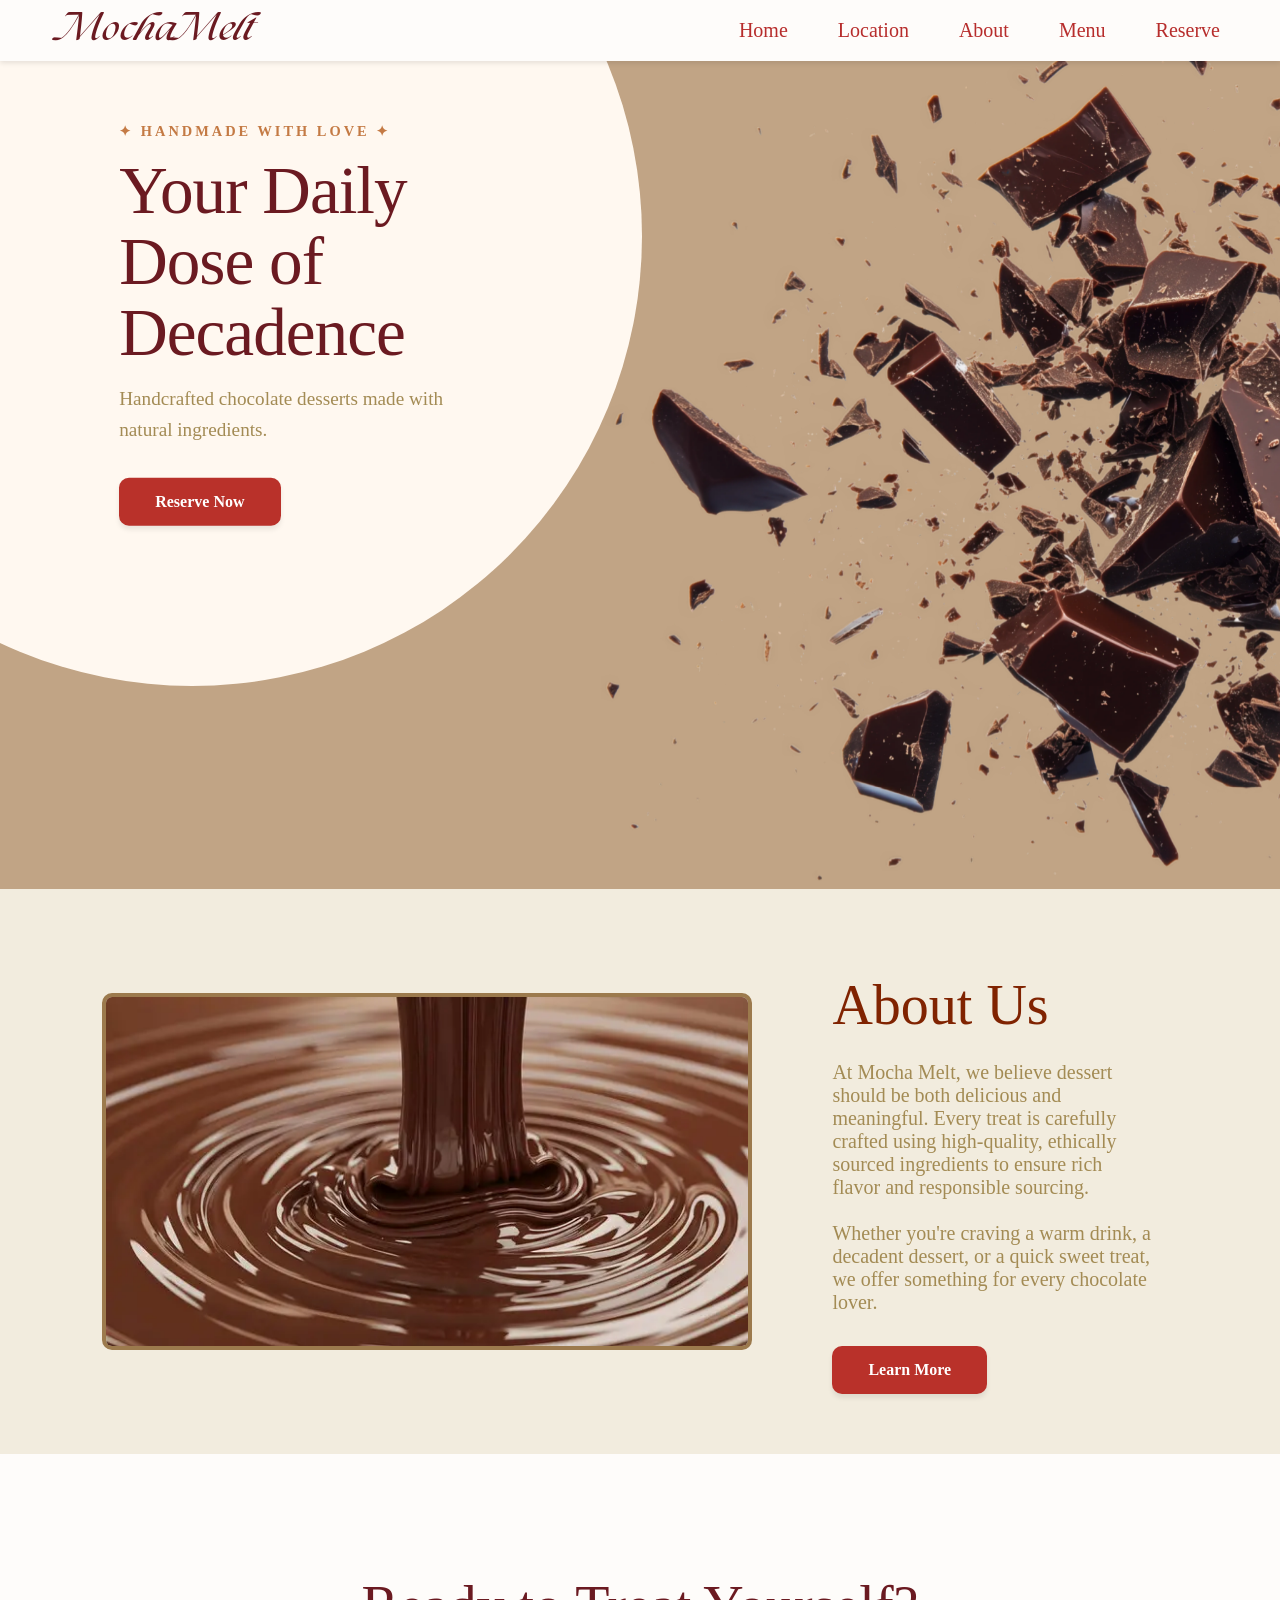
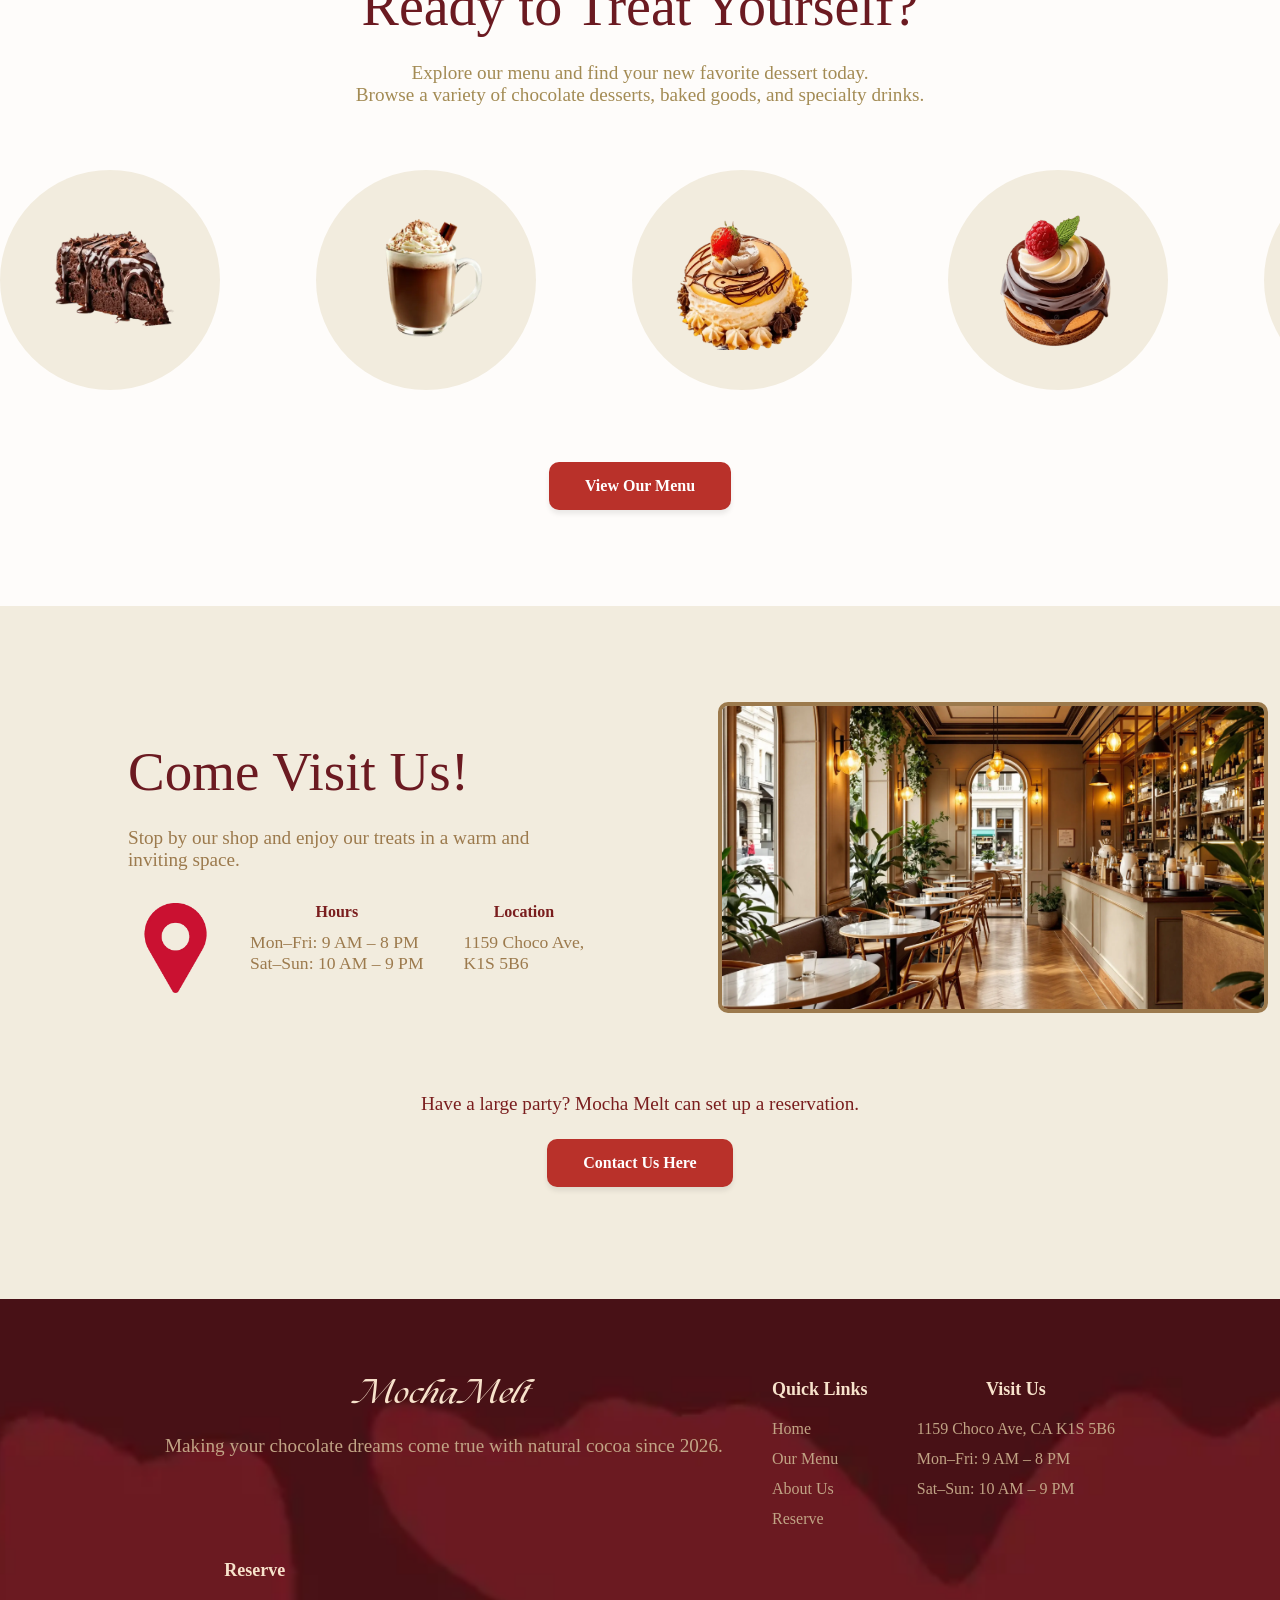
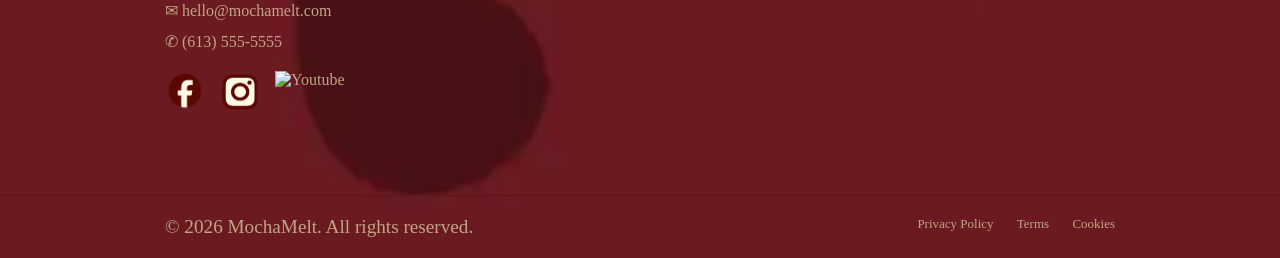
==== commit 07129287: "update" ====
--- a/index.html
+++ b/index.html
@@ -39,6 +39,7 @@
 
 <main>
   <!-- Hero Section (home) -->
+   <!-- ChatGPT used for CSS -->
   <section id="home" class="hero">
     <div class="hero-bg"></div>
     <div class="container">
@@ -48,7 +49,7 @@
         <p class="hero-desc">
           Handcrafted chocolate desserts made with natural ingredients.
         </p>
-        <a href="menu.html" class="home-button" id="viewMenu">View Our Menu</a>
+        <a href="contacts.html" class="home-button" id="viewMenu">Reserve Now</a>
       </div>
     </div>
   </section>
@@ -243,7 +244,7 @@
           <div class="socials">
               <a href="#"><img src="Assets/facebook.webp" alt="Facebook"></a>
               <a href="#"><img src="Assets/insta.webp" alt="Instagram"></a>
-              <a href="#"><img src="Assets/Youtube.webp" alt="Youtube"></a>
+              <a href="#"><img src="Assets/youtube.webp" alt="Youtube"></a>
           </div>
       </div>
   </div>    
--- a/style.css
+++ b/style.css
@@ -794,7 +794,7 @@
 }
 /* Icon: Adds the '+' sign before the label text, what it looks before being cliked/checked */
 label::before{
-    content: url('Assets/Plus-sign.webp');
+    content: url('Assets/Plus-sign.png');
     margin-right: 10px;
 }
 /* Functional: Hides the actual radio button circles so they don't clutter the design */
@@ -821,7 +821,7 @@
 }
 /* Icon Change: Swaps the '+' for '---' when the section is active/open */
 .Treats-accordion input[type='radio']:checked + label::before{
-    content: url('Assets/minus-sign.webp');
+    content: url('Assets/minus-sign.png');
     color: #080300;        
 }
 
@@ -980,7 +980,7 @@
 }
 /* Icon: Adds the '+' sign before the label text */
 label::before{ content:
-     url('Assets/Plus-sign.webp');
+     url('Assets/Plus-sign.png');
     margin-right: 10px;
 }
 input[type="radio"]{
@@ -1006,7 +1006,7 @@
 }
 /* sSwaps the '+' for '---' when the section is active/open */
 .Frequent-QNA input[type='radio']:checked + label::before{
-    content: url('Assets/minus-sign.webp');
+    content: url('Assets/minus-sign.png');
     color: #c84d00;        
 }
 
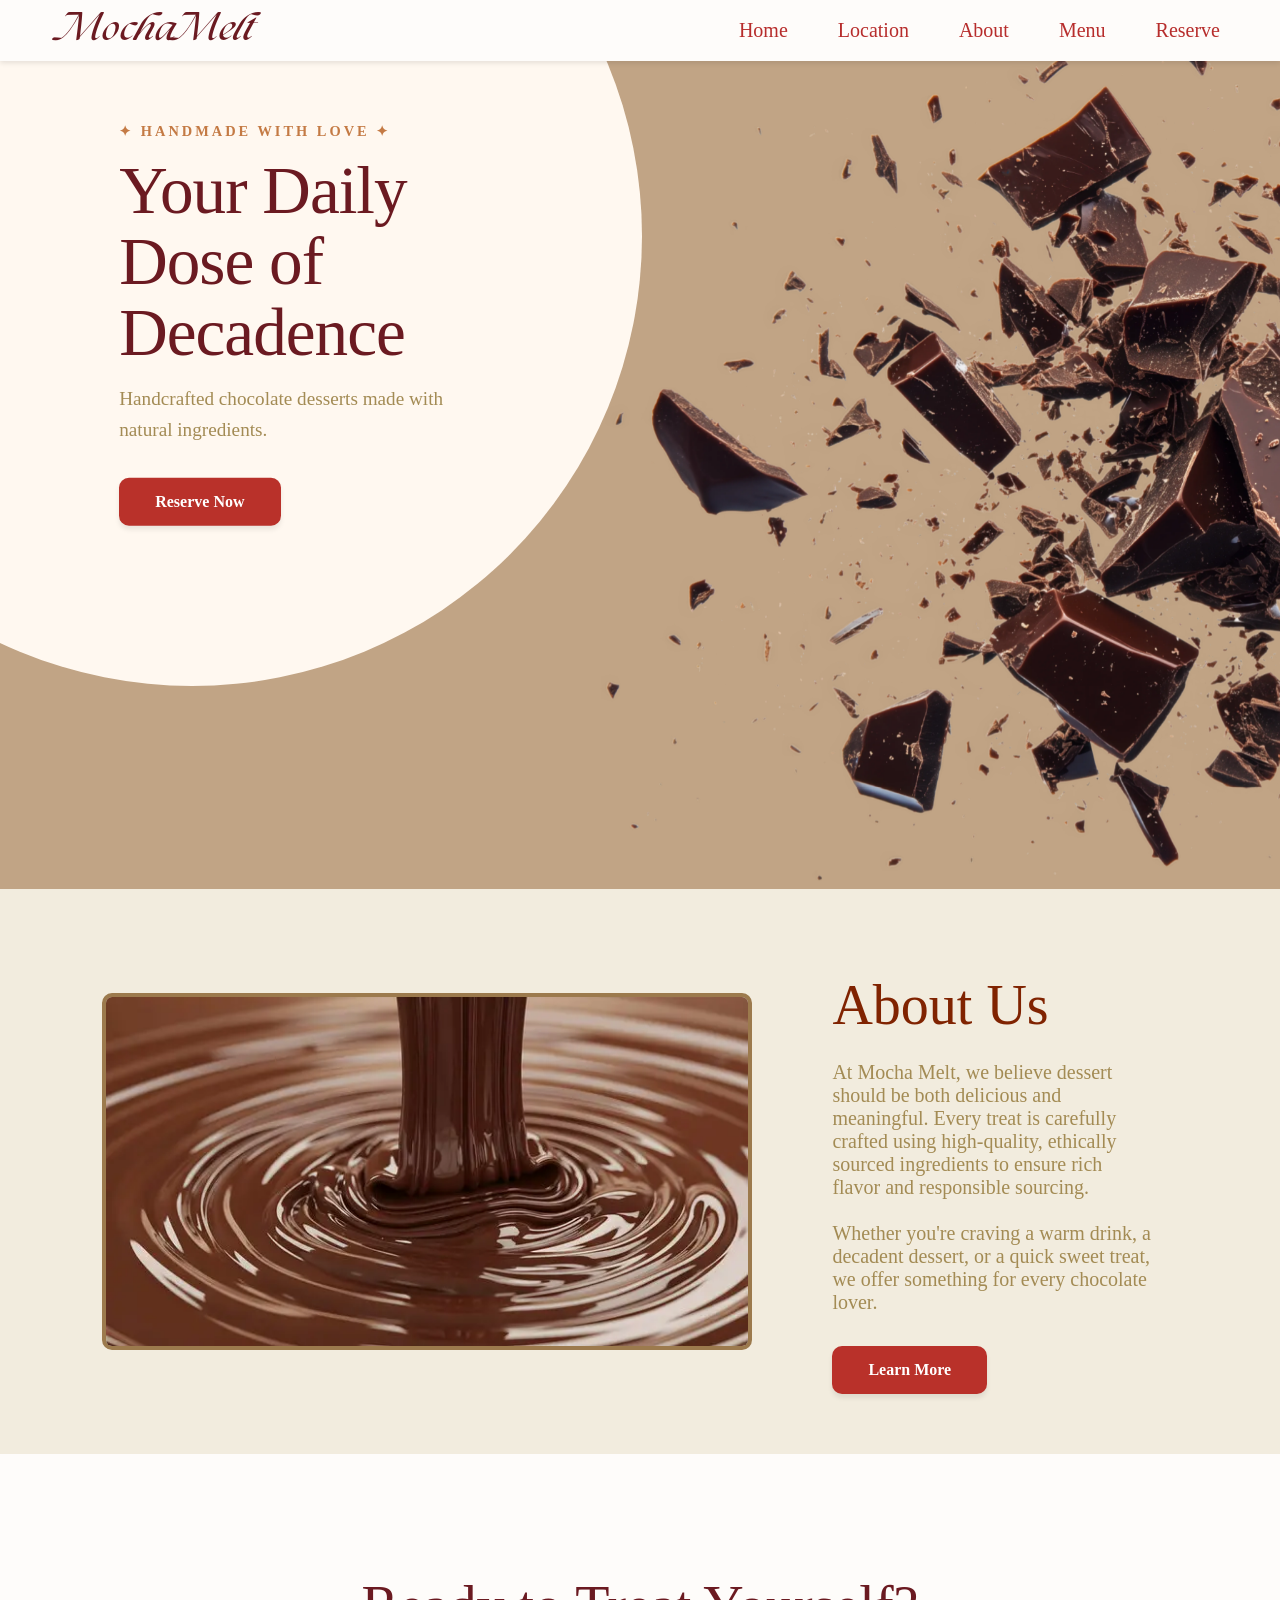
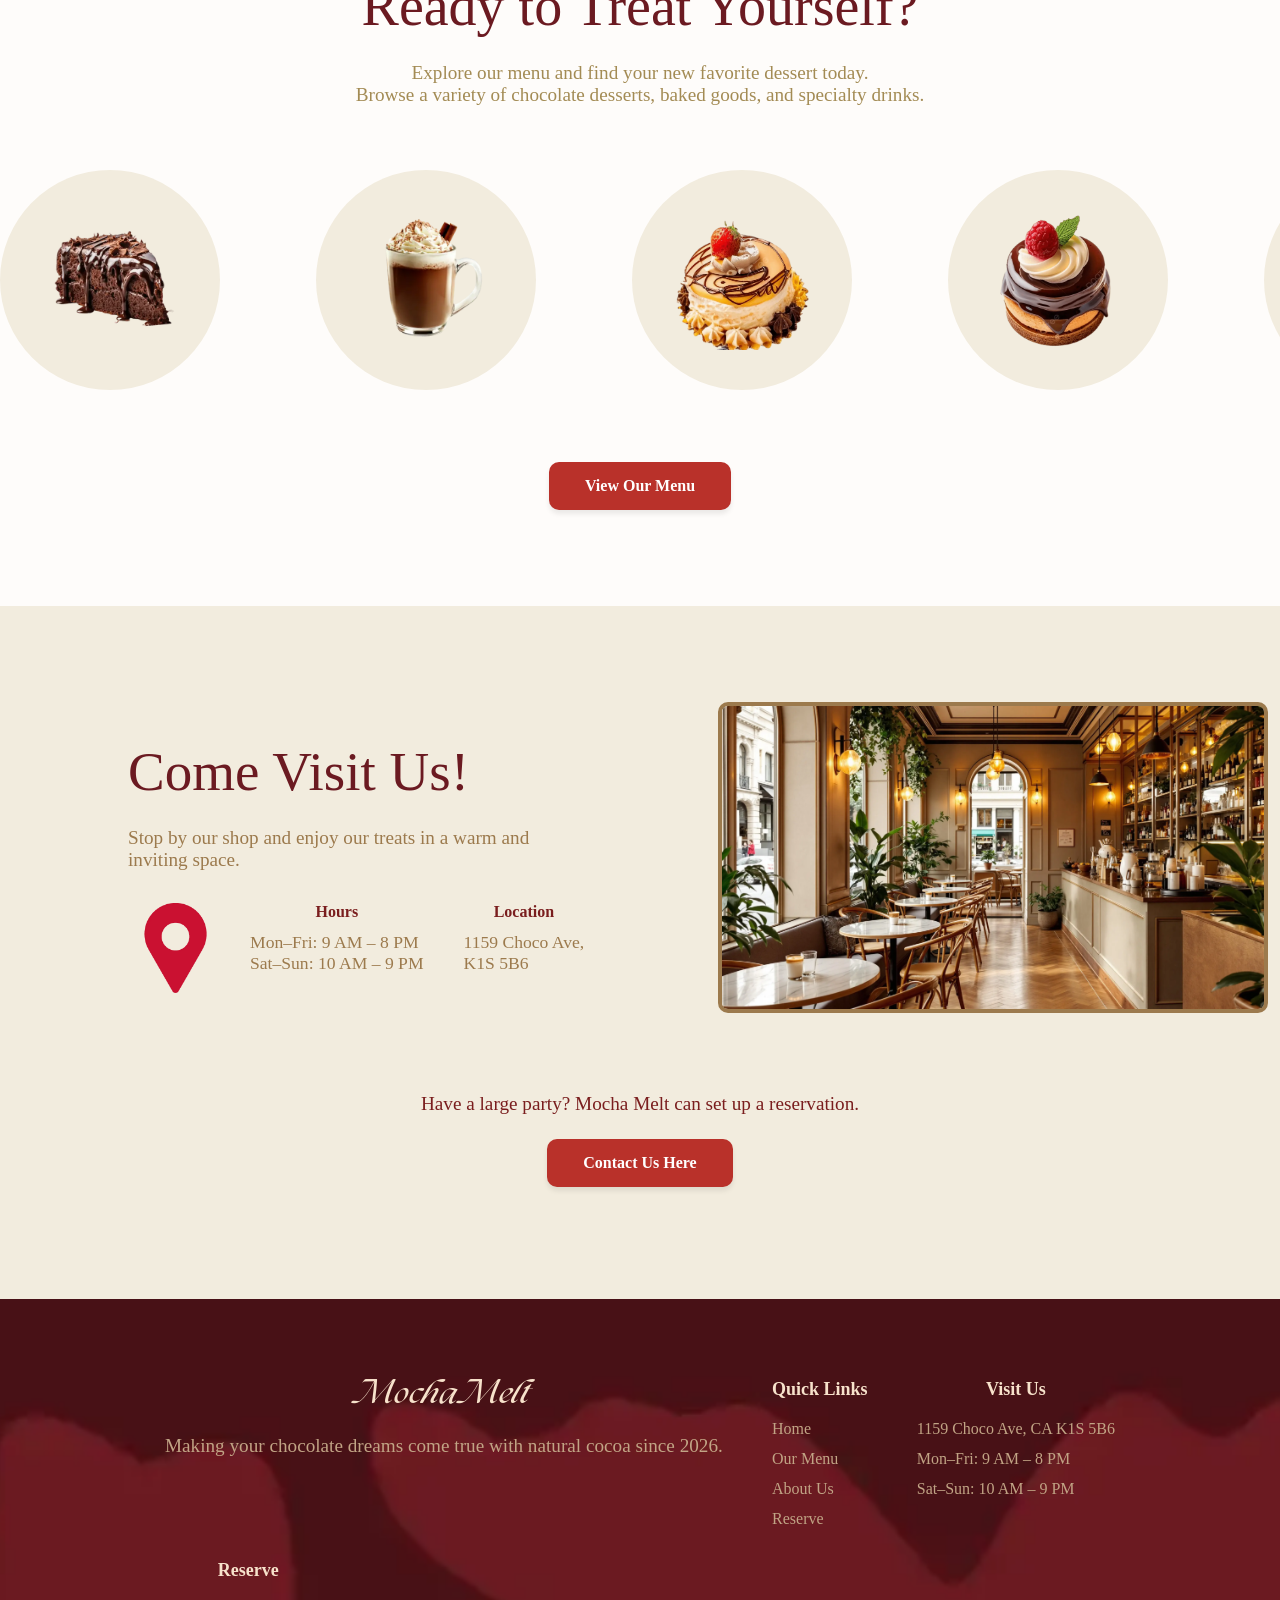
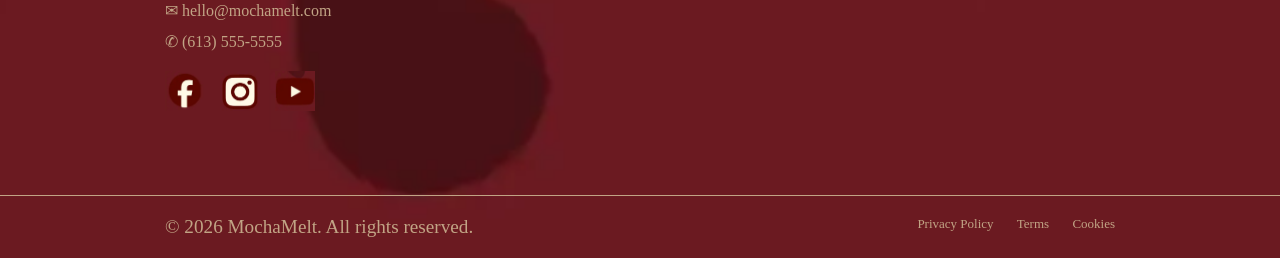
==== commit b6f61848: "Merge branch 'main' of https://github.com/EricaD07/Mocha-Melt" ====
--- a/index.html
+++ b/index.html
@@ -244,7 +244,7 @@
           <div class="socials">
               <a href="#"><img src="Assets/facebook.webp" alt="Facebook"></a>
               <a href="#"><img src="Assets/insta.webp" alt="Instagram"></a>
-              <a href="#"><img src="Assets/youtube.webp" alt="Youtube"></a>
+              <a href="#"><img src="Assets/Youtube.webp" alt="Youtube"></a>
           </div>
       </div>
   </div>    
--- a/style.css
+++ b/style.css
@@ -249,7 +249,7 @@
 
 /* BOTTOM SECTION */
 .footer-bottom {
-    border-top: 1px solid #651010;
+    border-top: 1px solid #c1a485;
     display: flex;
     justify-content: space-between;
     padding: 20px 165px;
@@ -299,7 +299,7 @@
 
 /*---------------------------------- HOME PAGE ---------------------------------*/
 
-/* ===== HERO SECTION – circle centered on text ===== */
+/* ===== HERO SECTION – circle centered on text - AI assisted ==== */
 .hero {
     background: linear-gradient(107deg, #F9EFE2 0%, #FCF5EA 100%);
     padding: 4rem 0 5rem 0;
@@ -794,7 +794,7 @@
 }
 /* Icon: Adds the '+' sign before the label text, what it looks before being cliked/checked */
 label::before{
-    content: url('Assets/Plus-sign.png');
+    content: url('Assets/Plus-sign.webp');
     margin-right: 10px;
 }
 /* Functional: Hides the actual radio button circles so they don't clutter the design */
@@ -821,7 +821,7 @@
 }
 /* Icon Change: Swaps the '+' for '---' when the section is active/open */
 .Treats-accordion input[type='radio']:checked + label::before{
-    content: url('Assets/minus-sign.png');
+    content: url('Assets/minus-sign.webp');
     color: #080300;        
 }
 
@@ -980,7 +980,7 @@
 }
 /* Icon: Adds the '+' sign before the label text */
 label::before{ content:
-     url('Assets/Plus-sign.png');
+     url('Assets/Plus-sign.webp');
     margin-right: 10px;
 }
 input[type="radio"]{
@@ -1006,7 +1006,7 @@
 }
 /* sSwaps the '+' for '---' when the section is active/open */
 .Frequent-QNA input[type='radio']:checked + label::before{
-    content: url('Assets/minus-sign.png');
+    content: url('Assets/minus-sign.webp');
     color: #c84d00;        
 }
 
@@ -1444,7 +1444,7 @@
         justify-content: center;
     }
     
-.visit-grid {
+    .visit-grid {
         grid-template-columns: 1fr;
         gap: 3rem;
         margin-left: 0; 
@@ -1503,10 +1503,14 @@
     }
 
     .Values-grid {
-        grid-template-columns: 1fr;
-        gap: 40px;
-    }
-
+        grid-template-columns: 1fr !important;
+        gap: 50px;
+    }
+
+    .Treats-header p {
+        margin-bottom: 60px;
+        padding: 0 15px;
+    }
     .Story-section {
         flex-direction: column;
         align-items: center;
@@ -1514,12 +1518,13 @@
         padding: 40px 20px;
         gap: 30px;
     }
-
     .story-image-container img {
         width: 100%;
         max-width: 350px;
     }
-
+    .accordion-container {
+        padding-top: 20px;
+    }
     @keyframes appear {
         from { 
             opacity: 0;
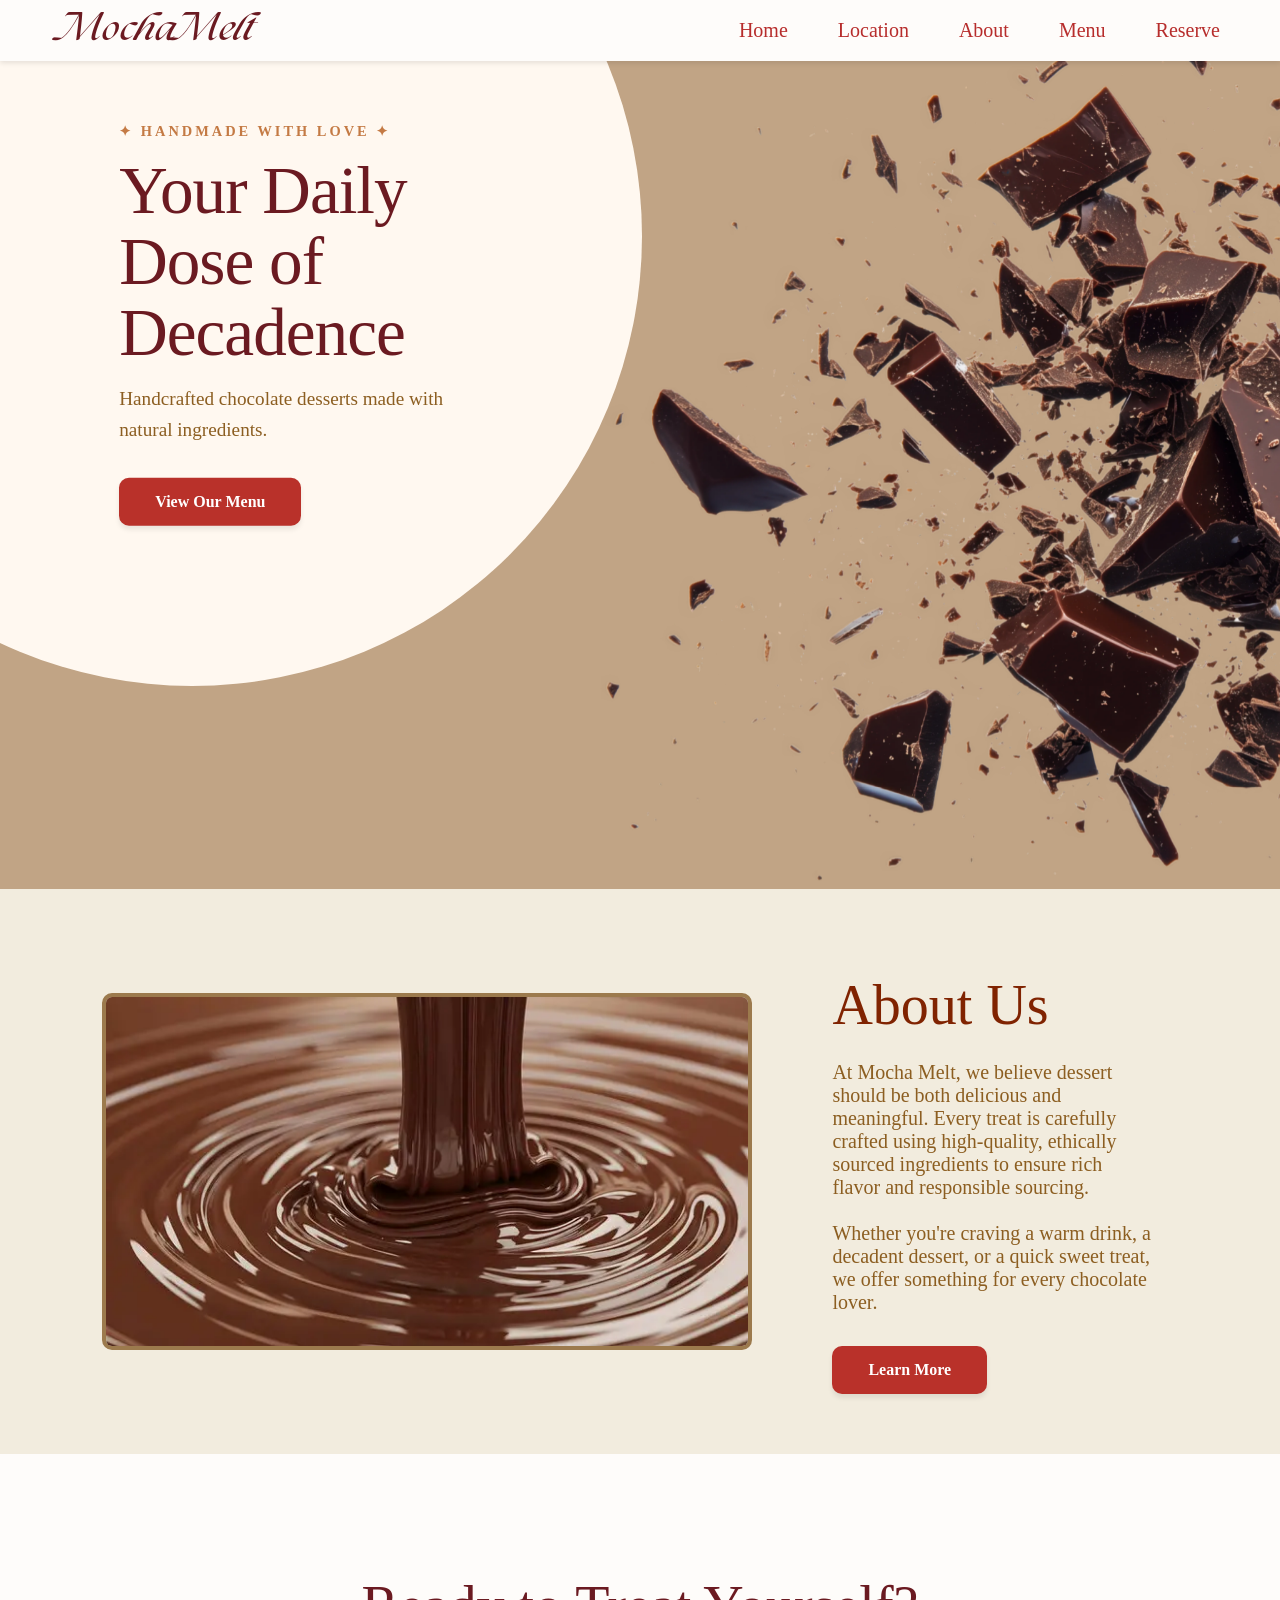
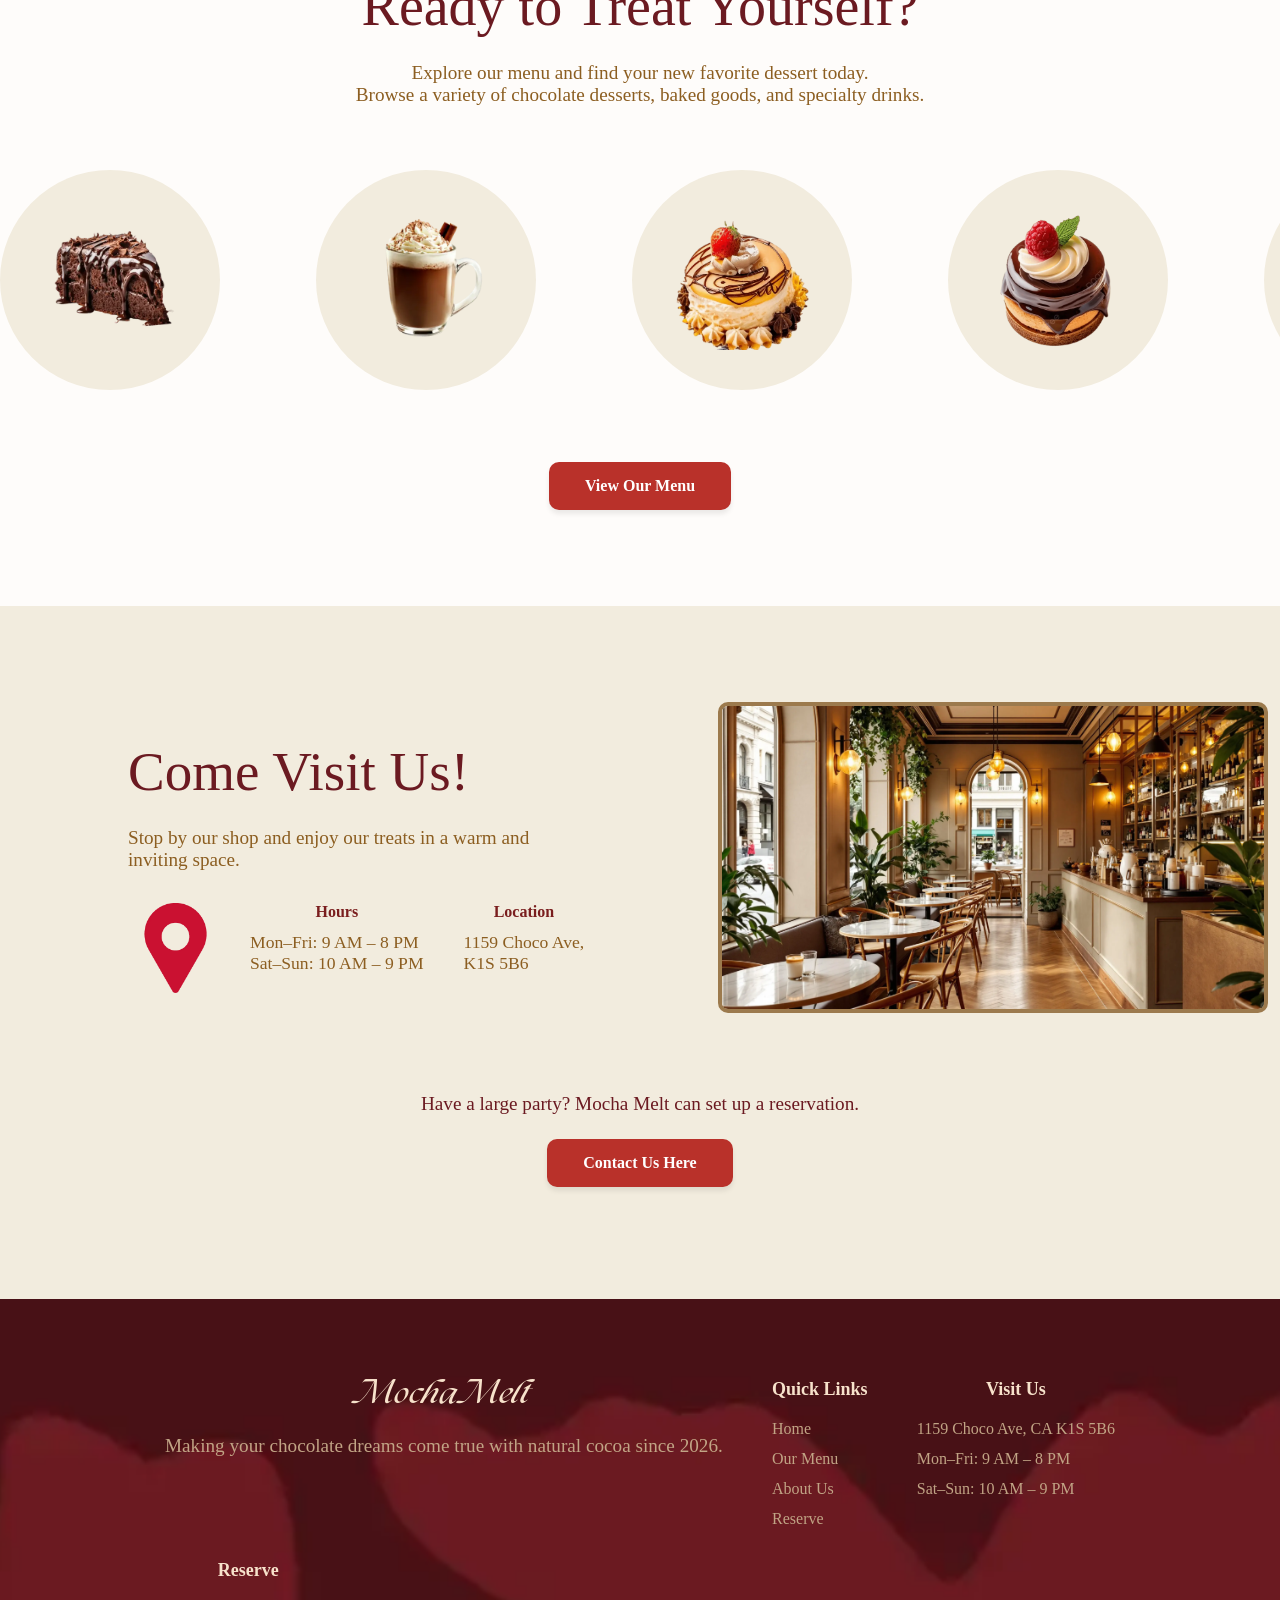
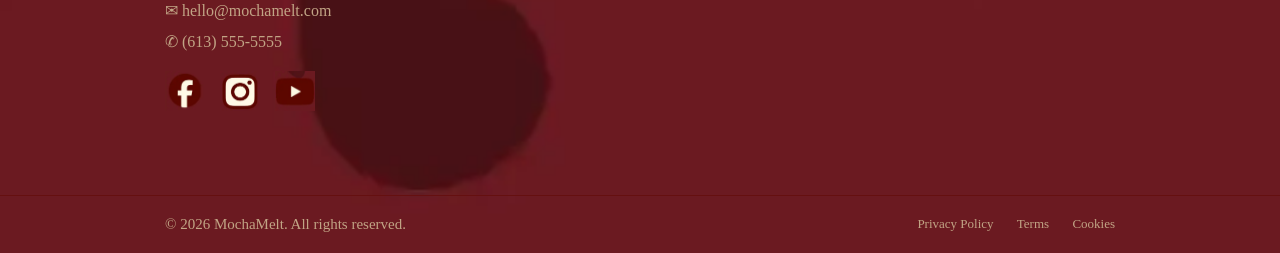
==== commit 1a93702e: "Presentation feedback implemented" ====
--- a/index.html
+++ b/index.html
@@ -39,7 +39,6 @@
 
 <main>
   <!-- Hero Section (home) -->
-   <!-- ChatGPT used for CSS -->
   <section id="home" class="hero">
     <div class="hero-bg"></div>
     <div class="container">
@@ -49,7 +48,7 @@
         <p class="hero-desc">
           Handcrafted chocolate desserts made with natural ingredients.
         </p>
-        <a href="contacts.html" class="home-button" id="viewMenu">Reserve Now</a>
+        <a href="menu.html" class="home-button" id="viewMenu">View Our Menu</a>
       </div>
     </div>
   </section>
@@ -84,67 +83,67 @@
 
         <div class="home-menucard">
           <div class="homeMenuCircle">
-            <img src="Assets/cake1.webp" alt="Chocolate Cakes"loading="lazy">
-          </div>
-        </div>
-
-        <div class="home-menucard">
-          <div class="homeMenuCircle">
-            <img src="Assets/drink1.webp" alt="Chocolate Drinks"loading="lazy">
-          </div>
-        </div>
-
-        <div class="home-menucard">
-          <div class="homeMenuCircle">
-            <img src="Assets/cake3.webp" alt="Chocolate Cakes"loading="lazy">
+            <img src="Assets/cake1.webp" alt="Triple Chocolate Fudge"loading="lazy">
+          </div>
+        </div>
+
+        <div class="home-menucard">
+          <div class="homeMenuCircle">
+            <img src="Assets/drink1.webp" alt="Cinnamon Hot Chocolate"loading="lazy">
+          </div>
+        </div>
+
+        <div class="home-menucard">
+          <div class="homeMenuCircle">
+            <img src="Assets/cake3.webp" alt="Berry Chocolate Cheesecake"loading="lazy">
           </div>
         </div>                 
 
         <div class="home-menucard">
           <div class="homeMenuCircle">
-            <img src="Assets/cake2.webp" alt="Chocolate Pastries"loading="lazy">
-          </div>
-        </div>
-
-        <div class="home-menucard">
-          <div class="homeMenuCircle">
-            <img src="Assets/drink2.webp" alt="Chocolate Drinks"loading="lazy">
-          </div>
-        </div>
-
-        <div class="home-menucard">
-          <div class="homeMenuCircle">
-            <img src="Assets/cake4.webp" alt="Chocolate Cakes"loading="lazy">
+            <img src="Assets/cake2.webp" alt="Raspberry Choco Cake"loading="lazy">
+          </div>
+        </div>
+
+        <div class="home-menucard">
+          <div class="homeMenuCircle">
+            <img src="Assets/drink2.webp" alt="Mocha Latte Supreme"loading="lazy">
+          </div>
+        </div>
+
+        <div class="home-menucard">
+          <div class="homeMenuCircle">
+            <img src="Assets/cake4.webp" alt="Chocolate Layer Dream"loading="lazy">
           </div>
         </div> 
 
         <div class="home-menucard">
           <div class="homeMenuCircle">
-            <img src="Assets/drink3.webp" alt="Chocolate Drinks"loading="lazy">
-          </div>
-        </div>
-
-        <div class="home-menucard">
-          <div class="homeMenuCircle">
-            <img src="Assets/cake8.webp" alt="Chocolate Cakes"loading="lazy">
+            <img src="Assets/drink3.webp" alt="Iced Chocolate Shake"loading="lazy">
+          </div>
+        </div>
+
+        <div class="home-menucard">
+          <div class="homeMenuCircle">
+            <img src="Assets/cake8.webp" alt="Blackberry Cocoa Cream Donut"loading="lazy">
           </div>
         </div> 
         
         <div class="home-menucard">
           <div class="homeMenuCircle">
-            <img src="Assets/drink1.webp" alt="Chocolate Drinks"loading="lazy">
-          </div>
-        </div>
-
-        <div class="home-menucard">
-          <div class="homeMenuCircle">
-            <img src="Assets/cake6.webp" alt="Chocolate Cakes"loading="lazy">
+            <img src="Assets/drink4.webp" alt="Chocolate Cookie Frappe"loading="lazy">
+          </div>
+        </div>
+
+        <div class="home-menucard">
+          <div class="homeMenuCircle">
+            <img src="Assets/cake6.webp" alt="Chocolate Berry Delight"loading="lazy">
           </div>
         </div>
         
         <div class="home-menucard">
           <div class="homeMenuCircle">
-            <img src="Assets/cake7.webp" alt="Chocolate Cakes"loading="lazy">
+            <img src="Assets/cake7.webp" alt="Caramel Glaze Tart"loading="lazy">
           </div>
         </div> 
       </div>
--- a/style.css
+++ b/style.css
@@ -122,7 +122,7 @@
     align-items: flex-end; /*AI-Assisted: how to push the circle down */
 }
 .circle p {
-    color: #a38b54;
+    color: #9a7c39;
     max-width: 500px;
     margin: 0 auto;
     font-style: italic;
@@ -249,7 +249,7 @@
 
 /* BOTTOM SECTION */
 .footer-bottom {
-    border-top: 1px solid #c1a485;
+    border-top: 1px solid #651010;
     display: flex;
     justify-content: space-between;
     padding: 20px 165px;
@@ -262,6 +262,9 @@
 }
 .footer-bottom a:hover {
     color: #f7e2cb;
+}
+.footer-bottom p{
+    font-size: 15px;
 }
 
 /*---------------------------------- Back to Top button ---------------------------------*/
@@ -299,7 +302,7 @@
 
 /*---------------------------------- HOME PAGE ---------------------------------*/
 
-/* ===== HERO SECTION – circle centered on text - AI assisted ==== */
+/* ===== HERO SECTION – circle centered on text ===== */
 .hero {
     background: linear-gradient(107deg, #F9EFE2 0%, #FCF5EA 100%);
     padding: 4rem 0 5rem 0;
@@ -395,7 +398,7 @@
 }
 .hero-desc {
     font-size: 1.2rem;
-    color: #a38b54;
+    color: #8c5e21;
     margin-bottom: 2rem;
     max-width: 500px;
 }
@@ -473,7 +476,7 @@
 .about-text p {
     font-size: 1.25rem;
     margin-bottom: 2rem;
-    color: #a38b54;
+    color: #8c5e21;
     font-family: "Jost";
 }
   
@@ -497,7 +500,7 @@
 }
 
 .section-header p {
-    color: #a38b54;
+    color: #8c5e21;
     max-width: 700px;
     margin: 0 auto 4rem;
 }
@@ -587,7 +590,7 @@
 }
   
 .visit-desc {
-    color: #9C7A4D;
+    color: #8c5e21;
     margin-bottom: 2rem;
     max-width: 420px;
 }
@@ -616,7 +619,7 @@
   
 .visit-text p {
     font-size: 1.1rem;
-    color: #9C7A4D;
+    color: #8c5e21;
 }
   
 .visit-right img {
@@ -640,7 +643,7 @@
   
 .visit-cta p {
     font-size: 1.2rem;
-    color: #7A1E1E;
+    color: #6b1a21;
     margin-bottom: 1.5rem;
 }
   
@@ -684,7 +687,7 @@
 .Story-section p {
     display:flex;
     margin-top: 25px;
-    color:#a38b54;
+    color:#8c5e21;
     text-align: justify;
     max-width: 700px;
 }
@@ -716,7 +719,7 @@
     margin-bottom: 10px;
 }
 .Treats-header p {
-    color:#a38b54;
+    color:#8c5e21;
     margin: 0 auto 5px auto;
     max-width: 1100px;
     text-align: center;
@@ -861,7 +864,7 @@
 }
 
 .Values-header p {
-    color:#a38b54;
+    color:#8c5e21;
     text-align: center;
     max-width: 970px;
     margin-bottom: 15px;
@@ -883,7 +886,7 @@
     margin-top: 12px;
     max-width: 800px;  
     font-size: 17px;
-    color: #a8836b;
+    color: #8c5e21;
     line-height: 22px;
 }
 /*Individual Items: Center the icon and text inside each box */
@@ -943,7 +946,7 @@
     text-align: center;
 }
 .questions-header p {
-    color:#a38b54;
+    color:#8c5e21;
     text-align: center;
     max-width: 800px;
     margin: 0 auto 15px auto; 
@@ -1050,6 +1053,7 @@
 }
 .Menu-text a:hover{
     color: #651010;
+    transform: scale(1.05);
 }
 
 .JS-Menu-controls {
@@ -1126,6 +1130,7 @@
     gap: 30px;
     justify-content: center;
     margin-top: 30px;
+    margin-bottom: 100px;
 }
 
 .menu-card {
@@ -1139,9 +1144,12 @@
     flex-direction: column;
     height: 100%;
     margin: 0 auto;
+    transition: 0.3s;
 }
 .menu-card:hover{
-    box-shadow: 0px 15px 25px rgba(144, 80, 67, 0.25);
+    box-shadow: 0px 5px 10px rgba(118, 53, 0, 0.64);    
+    transform: scale(1.02);
+    transition: transform 0.3s ease;
 }
 .menu-card img {
     width: 100%;
@@ -1152,6 +1160,7 @@
     margin-bottom: 16px;
 }
 
+
 /* -------- INFO -------- */
 .content {
     flex-grow: 1;
@@ -1203,40 +1212,43 @@
 }
 
 /* -------- BUTTON -------- */
-.button {
-    margin-top: auto;
+.button-container {
+    display: flex;
+    justify-content: center;
+    margin-top: 20px;
     width: 100%;
-    padding: 10px;
-    border: solid 2px #cda258;
+}
+.Menu-text-secondary h3{
+    font-size: 2.5rem;
+}
+.Menu-text-secondary p{
+    font-size: 1.2rem;
+    text-align: center;
+    font-style: italic;
+    color: #8c5e21;
+}
+ a.menu-button {
+    display: inline-block;
+    width: auto;  
+    min-width: 280px;
+    padding: 12px 20px;
+    background-color: #b72d2c;
+    color: #fdfbf4;
+    text-decoration: none; 
+    
     border-radius: 30px;
-    color: #b72d2c;
-    background-color: #fdfbf4;
-
     font-family: 'Jost';
-    font-size: 16px;
     font-weight: 500;
-
-    cursor: pointer;
-    transition: 0.3s;
-    display: flex;
-    justify-content: center;
-    align-items: center;
-}
-
-.button:hover {
-    background-color: #fdfbf4;
-    transform: scale(0.9);
-    border: solid 2px #98562a;
-}
-
-
-
-
-
-
-
-
-
+    text-align: center;
+    transition: all 0.3s ease;
+}
+
+a.menu-button:hover {
+    background-color: #7A1E1E;
+    color: #fdfbf4;
+    transform: scale(0.95);
+    border-color: #98562a;
+}
 
 
 
@@ -1270,7 +1282,7 @@
 }
 .form-card p {
     margin-bottom: 20px;
-    color: #a38b54;
+    color: #8c5e21;
 }
 
 
@@ -1305,18 +1317,19 @@
 }
 
 
-button {
+#contactForm button {
     margin-top: 30px;
     padding: 12px;
     border: none;
     background: #7b2b2b;
     color: white;
     font-family: 'Jost';
-    font-size: 14px;
-    font-weight: bold;
-    border-radius: 4px;
+    font-size: 15px;
+    font-weight: 400;
+    border-radius: 30px;
     cursor: pointer;
-    width: 130px;
+    width: 200px;
+
     display: block;
     margin-left: auto;
     margin-right: auto;
@@ -1324,8 +1337,8 @@
     transition: ease-in 0.1s;
 }
 
-button:hover {
-    background: #5c1f1f;
+#contactForm button:hover {
+    background: #b72d2c;
     transform: scale(0.9);
 }
 
@@ -1339,7 +1352,14 @@
     color: #6b1a21;
     text-align: center;
 }
-
+.error-message {
+    color: #b72d2c; 
+    font-size: 12px;
+    font-family: 'Jost';
+    display: block;
+    margin-top: 5px;
+    min-height: 15px;
+}
 
 
 /*---------------------------------- RESPONSIVENESS ---------------------------------*/
@@ -1369,6 +1389,8 @@
         text-align: center;
         transition: 0.3s;
         background-color: #fefcfa; 
+        box-shadow: 0 15px 20px rgba(0, 0, 0, 0.1);
+        border-top: 1.5px solid #b72d2c;    
     }
 
     .nav-item{
@@ -1576,7 +1598,8 @@
         grid-template-columns: 1fr;
         gap: 20px;
         max-width: 300px;
-        margin: 0 auto; 
+        margin: 0 auto;
+        margin-bottom: 50px;
     }
 
     /* ------------ Contact/Reserve Page ------------ */
@@ -1589,9 +1612,13 @@
         padding: 25px 20px;
     }
 
-    button {
-        width: 100%;
-    }
+    #contactForm button {
+        width: 190px;
+    }
+    .form-card p {
+        font-size: 1rem;
+    }
+
 
     /* ------ Footer ----- */
     .footer-top {
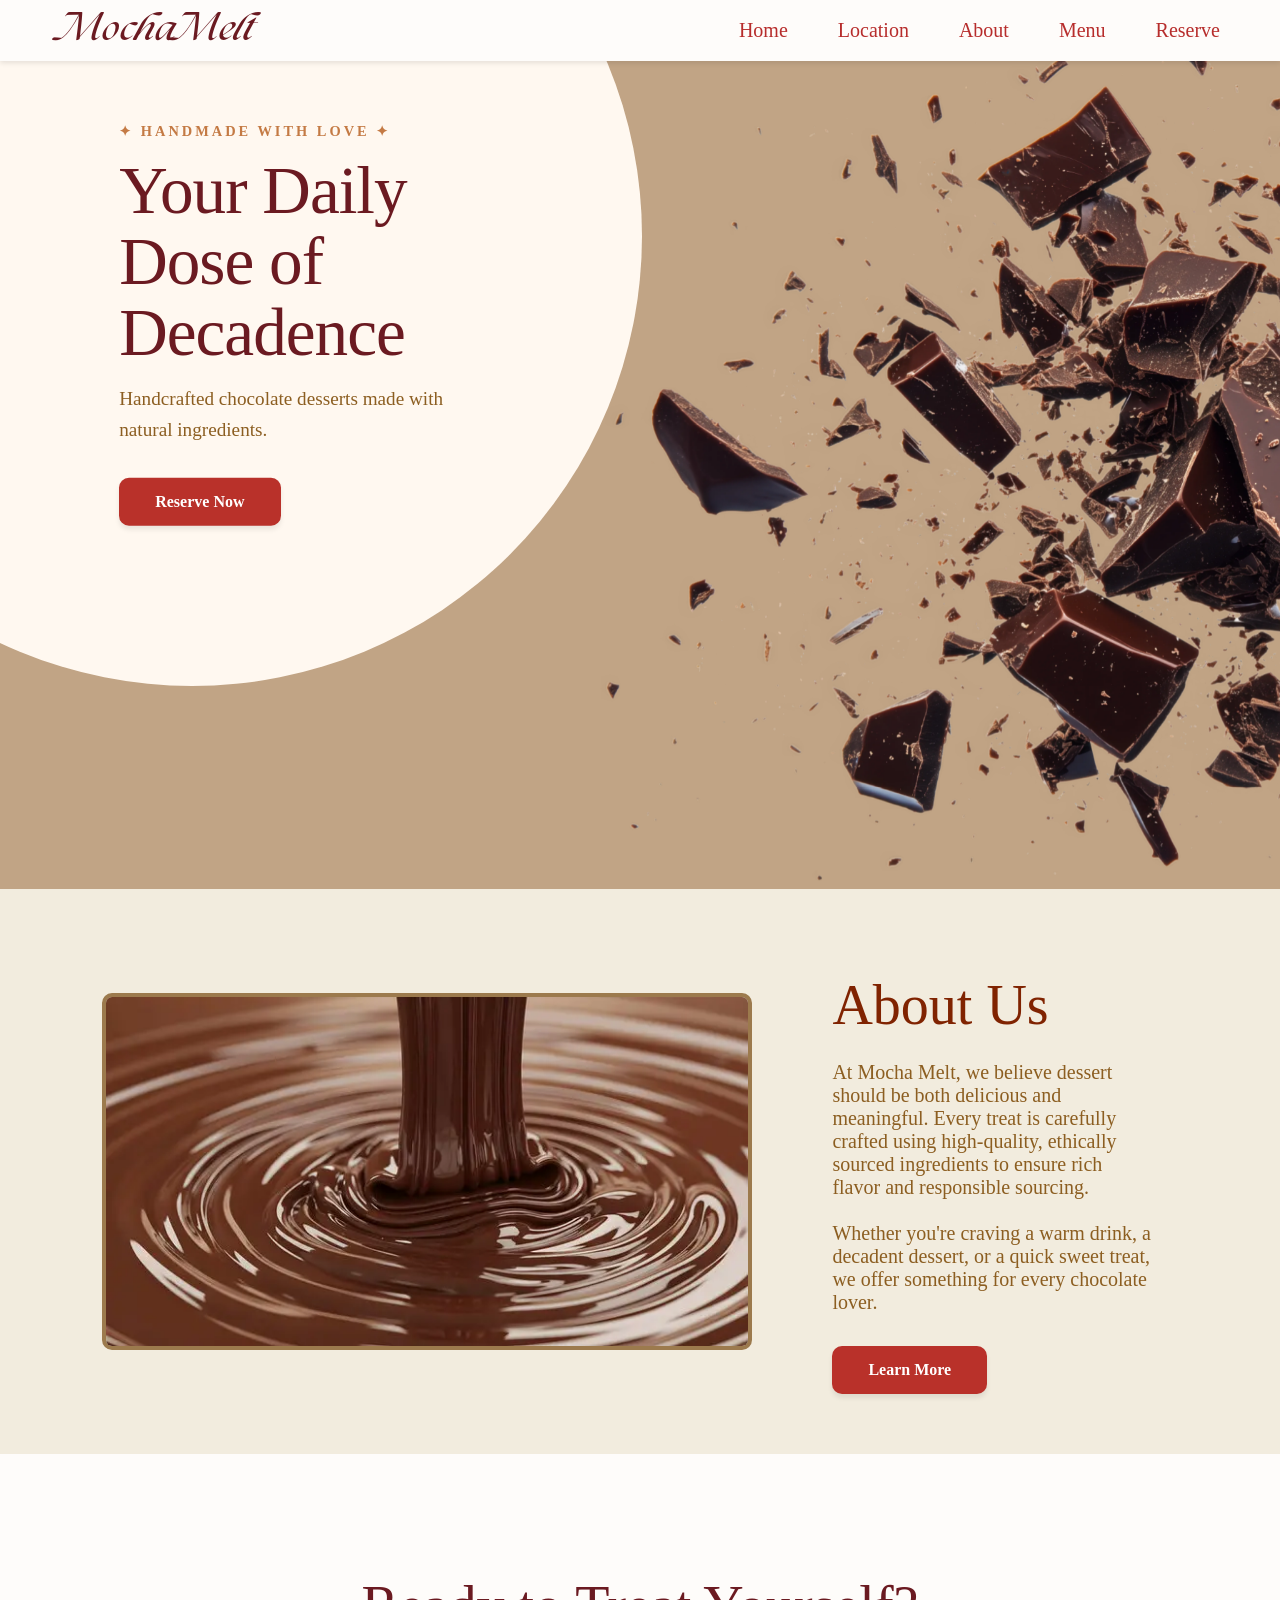
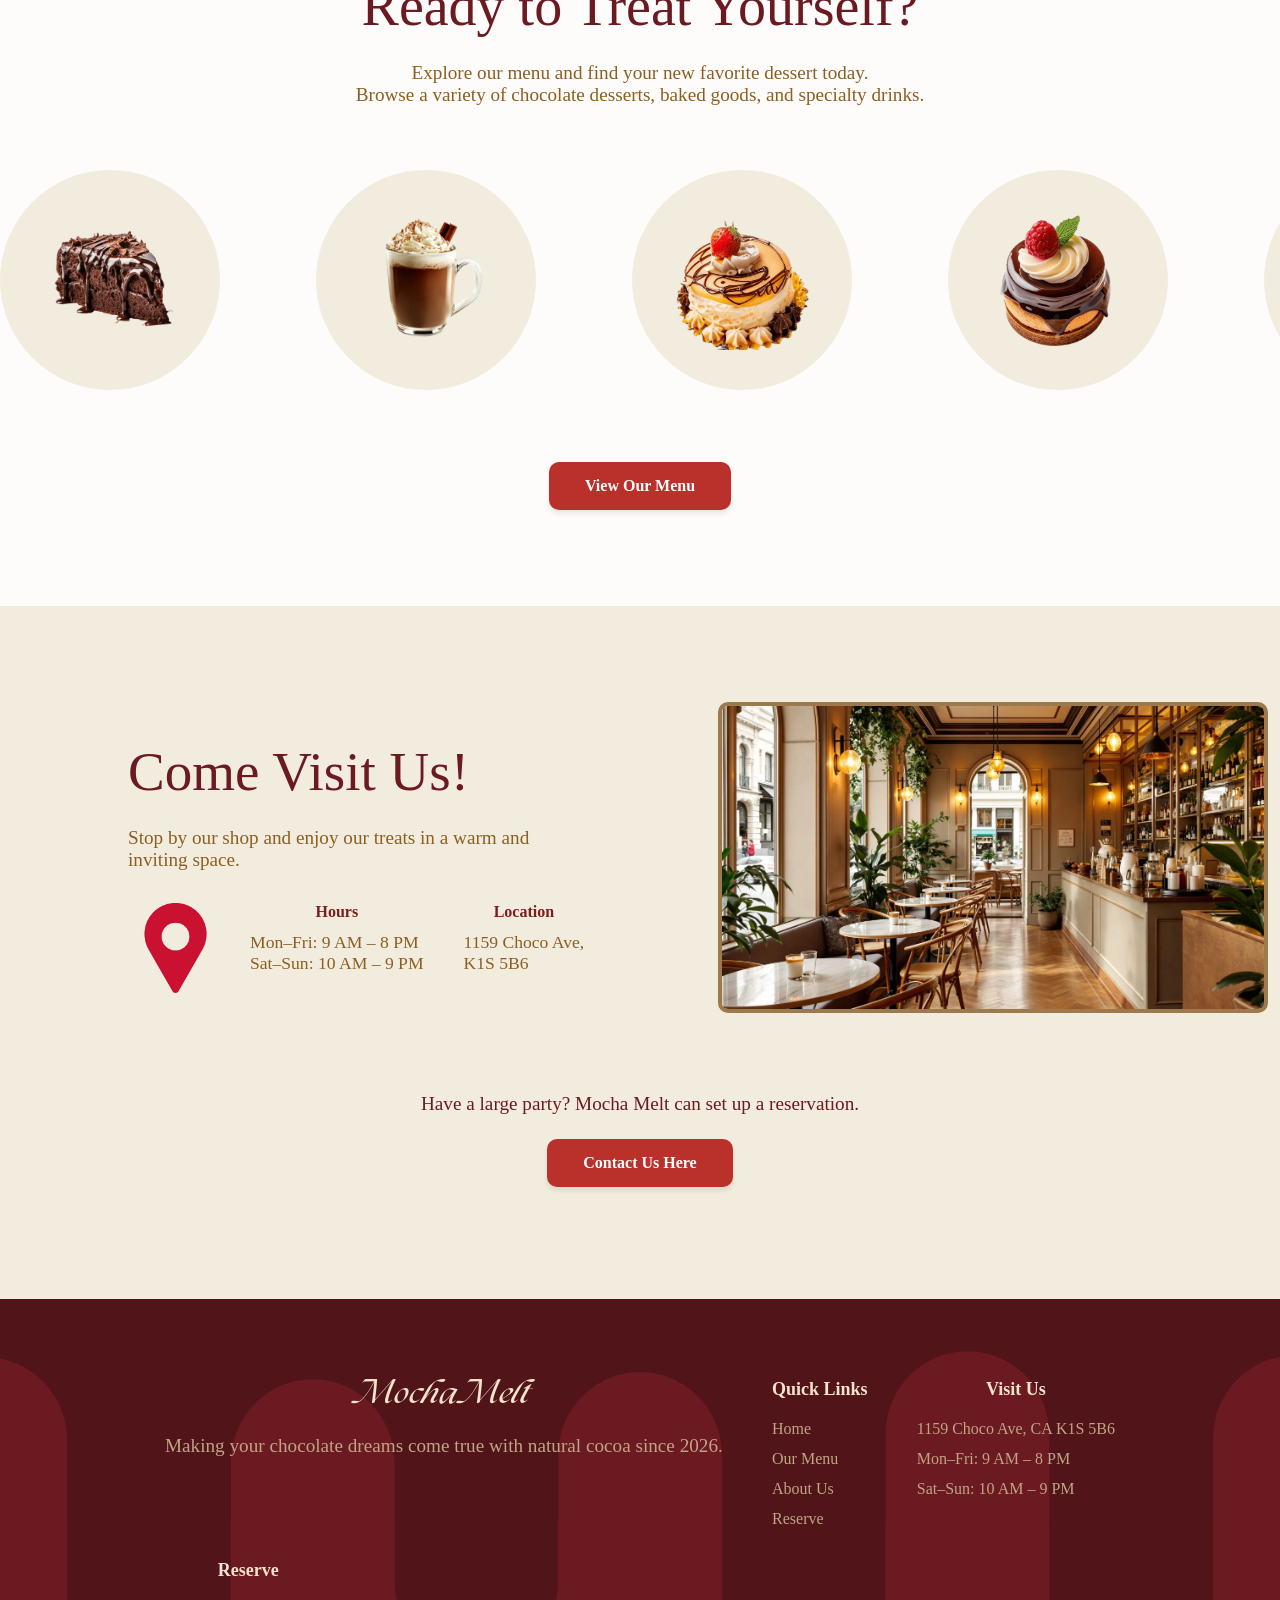
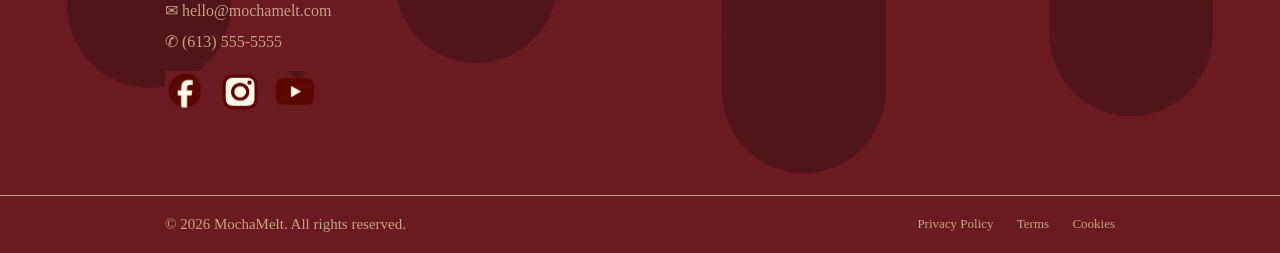
==== commit 1687b418: "Merge branch 'main' of https://github.com/EricaD07/Mocha-Melt" ====
--- a/index.html
+++ b/index.html
@@ -39,6 +39,7 @@
 
 <main>
   <!-- Hero Section (home) -->
+   <!-- ChatGPT used for CSS -->
   <section id="home" class="hero">
     <div class="hero-bg"></div>
     <div class="container">
@@ -48,7 +49,7 @@
         <p class="hero-desc">
           Handcrafted chocolate desserts made with natural ingredients.
         </p>
-        <a href="menu.html" class="home-button" id="viewMenu">View Our Menu</a>
+        <a href="contacts.html" class="home-button" id="viewMenu">Reserve Now</a>
       </div>
     </div>
   </section>
--- a/style.css
+++ b/style.css
@@ -186,7 +186,7 @@
 
 /*---------------------------------- FOOTER ---------------------------------*/
 .footer {
-    background-image: url("Assets/Footerbg.webp"); 
+    background-image: url("Assets/Footer.svg"); 
     background-size: cover;
     background-position: center;
     color: #c1a485;
@@ -249,7 +249,7 @@
 
 /* BOTTOM SECTION */
 .footer-bottom {
-    border-top: 1px solid #651010;
+    border-top: 1px solid #c1a485;
     display: flex;
     justify-content: space-between;
     padding: 20px 165px;
@@ -302,7 +302,7 @@
 
 /*---------------------------------- HOME PAGE ---------------------------------*/
 
-/* ===== HERO SECTION – circle centered on text ===== */
+/* ===== HERO SECTION – circle centered on text - AI assisted ==== */
 .hero {
     background: linear-gradient(107deg, #F9EFE2 0%, #FCF5EA 100%);
     padding: 4rem 0 5rem 0;
@@ -1737,4 +1737,10 @@
         padding: 20px 60px;
     }
     
-}
+    .footer-top{
+        background-color:#511419;
+    }
+    .footer-bottom{
+        background-color:#511419;
+    }
+}
